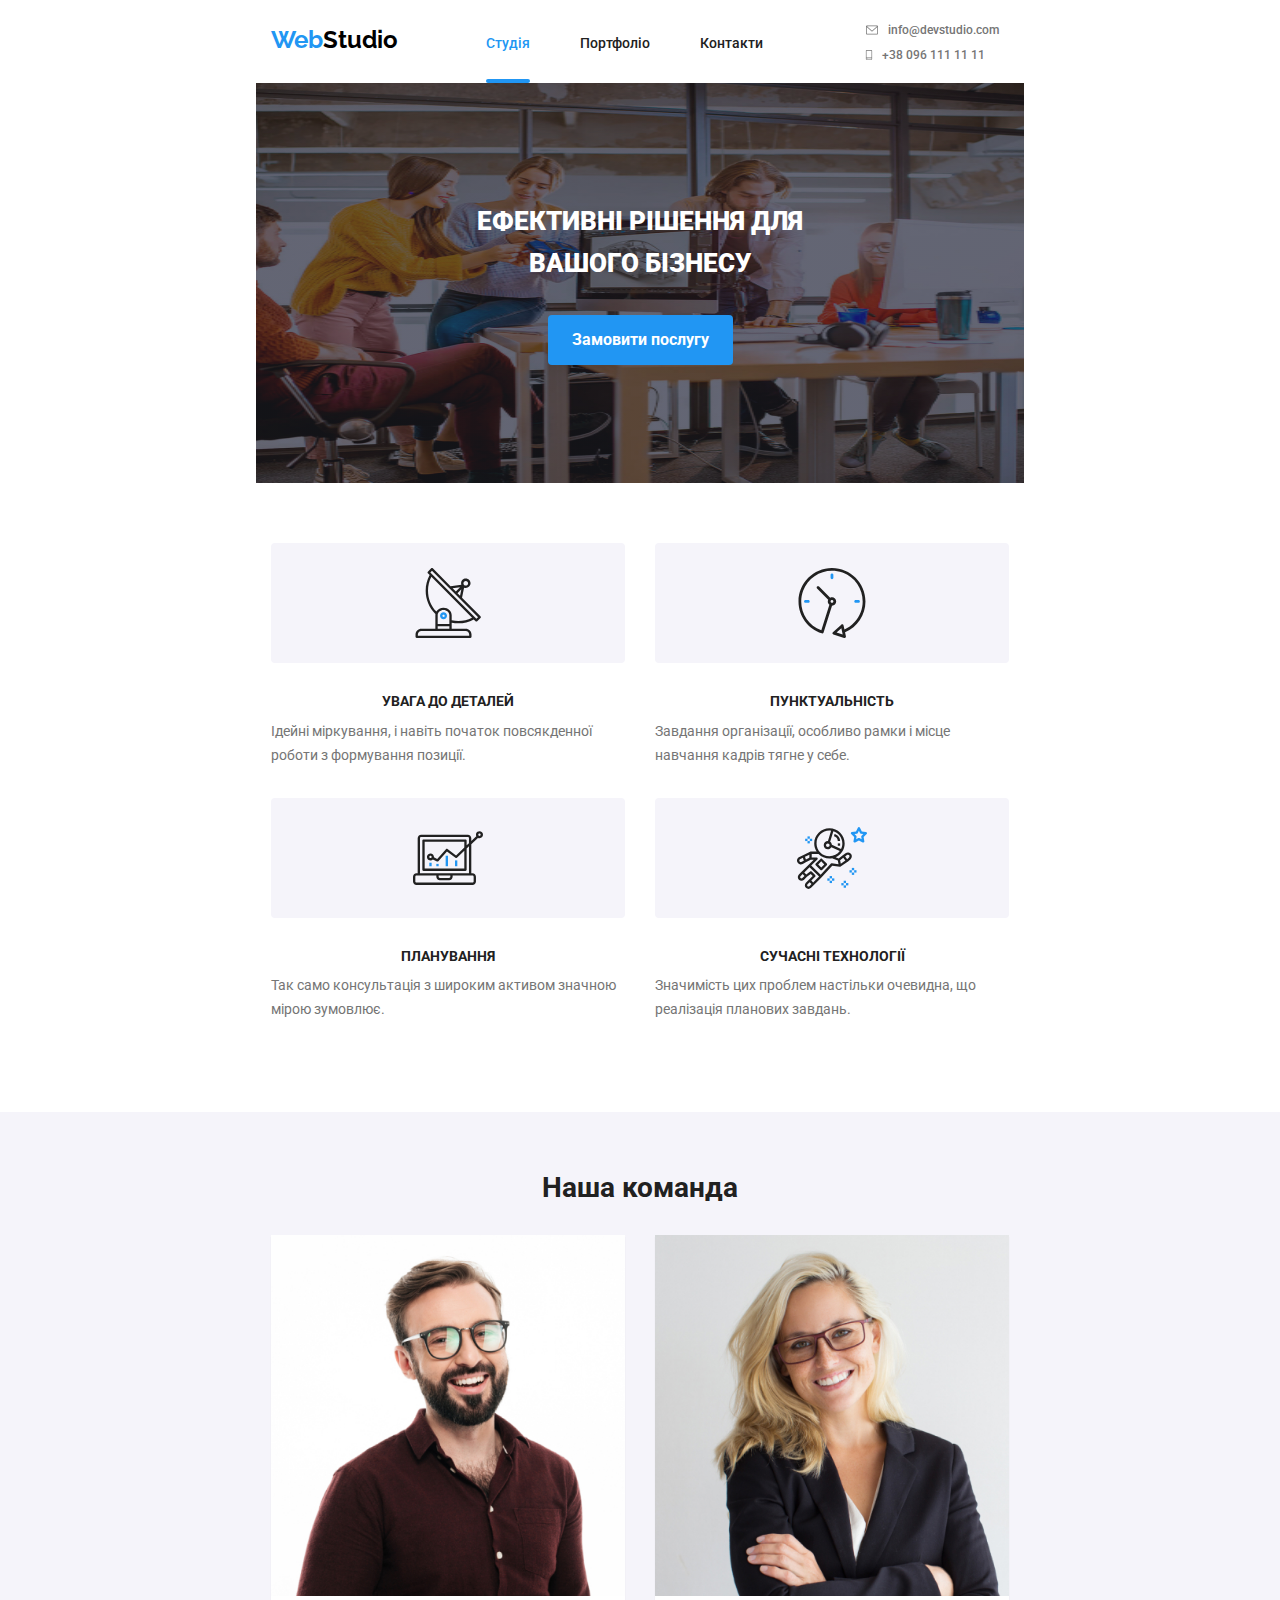
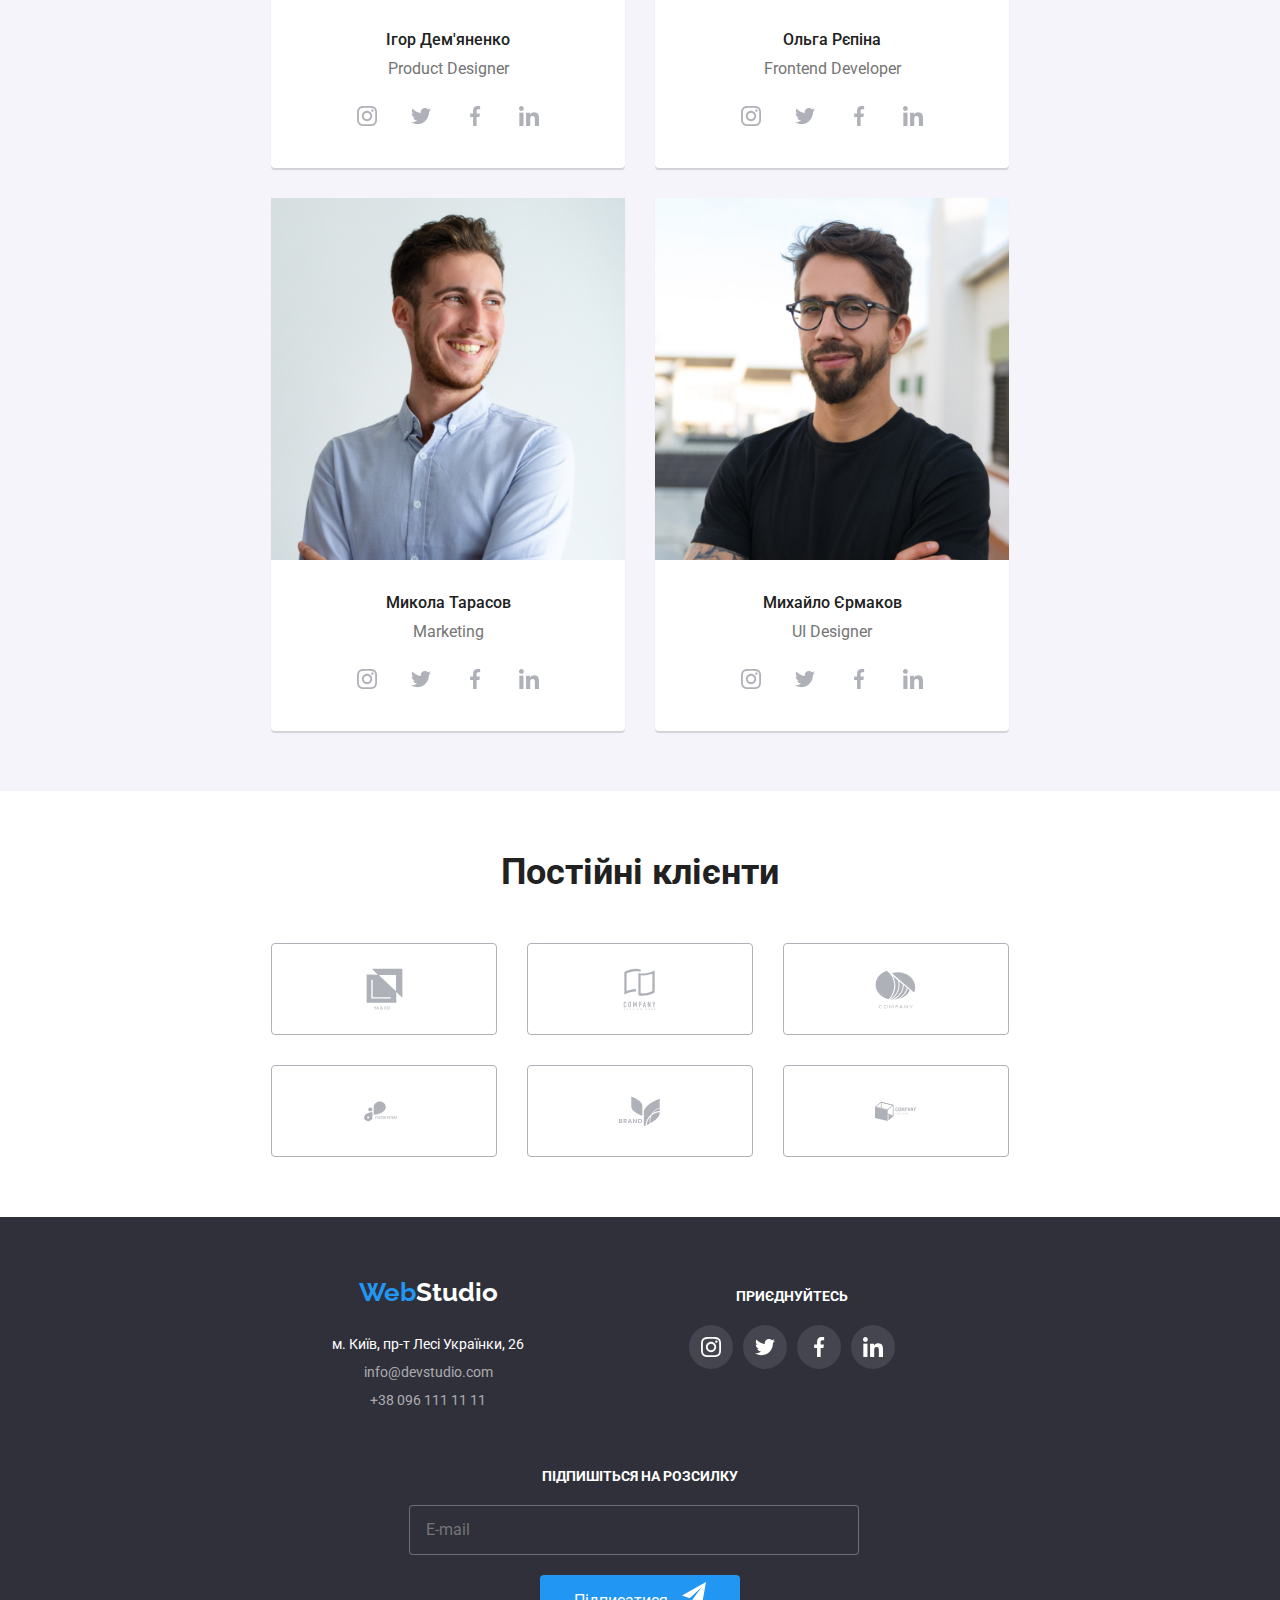
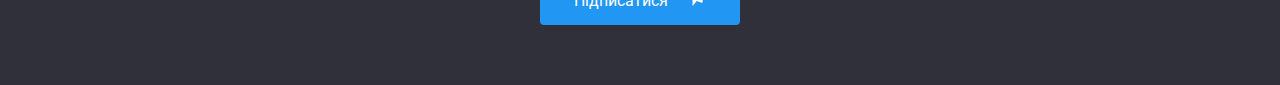
==== index.html @ 212a0424 "draft5" ====
<!DOCTYPE html>
<html lang="uk">
<head>
    <meta charset="UTF-8">
    <meta name="viewport" content="width=device-width, initial-scale=1.0">
    <title>Document</title>
    <link rel="preconnect" href="https://fonts.googleapis.com">
    <link rel="preconnect" href="https://fonts.gstatic.com" crossorigin>
    <link href="https://fonts.googleapis.com/css2?family=Raleway:wght@700&family=Roboto:wght@400;500;700;900&display=swap" rel="stylesheet">
    <link rel="stylesheet" href="https://cdnjs.cloudflare.com/ajax/libs/modern-normalize/2.0.0/modern-normalize.min.css">
    <link rel="stylesheet" href="./css/main.min.css">
</head>
<body>
    <header>
        <div class="container aside">
            <a href="" class="logo"><span class="logo__web">Web</span>Studio</a>
            
            <div class="menu-container is-open" data-menu>
                <nav>
                    <ul class="nav list">
                        <li class="nav__item">
                            <a href="" class="nav__link nav__link--current">Студія</a>
                        </li>
                        <li class="nav__item">
                            <a href="./portfolio.html" class="nav__link">Портфоліо</a>
                        </li>
                        <li class="nav__item">
                            <a href="" class="nav__link">Контакти</a>
                        </li>
                    </ul>
                    </nav>
                    <ul class="contact list">
                        <li class="contact__item">
                            <a href="mailto:info@devstudio.com" class="contact__link">
                                <svg class="contact__link-icon" width="16px" height="12px" >
                                    <use href="./images/symbol-defs.svg#icon-envelope"></use>
                                </svg>
                                info@devstudio.com
                            </a>
                        </li>
                        <li class="contact__item">
                            <a href="tel:+380961111111" class="contact__tel">
                                <svg class="contact__tel-icon" width="10px" height="16px">
                                    <use href="./images/symbol-defs.svg#icon-smartphone"></use>
                                </svg>
                                +38 096 111 11 11
                            </a>
                        </li>
                    </ul>

                    <ul class="nav-social list">
                        <li class="nav-social__item">
                            <a class="nav-social__link" href="">Instagram</a>
                        </li>
                        <li class="nav-social__item">
                            <a class="nav-social__link" href="">Twitter</a>
                        </li>
                        <li class="nav-social__item">
                            <a class="nav-social__link" href="">Facebook</a>
                        </li>
                        <li class="nav-social__item">
                            <a class="nav-social__link" href="">LinkedIn</a>
                        </li>
                    </ul>
            </div>

            <button type="button" class="menu-button is-open" data-menu-button>
                <svg  
                    width="40px" 
                    height="40px"
                    aria-label="Переключатель меню"
                    aria-expanded="false">
                    <use class="icon-menu" href="./images/mobile.svg#icon-menu_mob"></use>
                    <use class="icon-cross" href="./images/mobile.svg#icon-close_mob"></use>
                </svg>
            </button>
            
        </div>
        
    </header>
        
    <main>
        <section class="main ">
            <div class="container">
                <h1 class="main__banner">ЕФЕКТИВНІ РІШЕННЯ ДЛЯ ВАШОГО БІЗНЕСУ</h1>
                <button data-modal-open type="button" class="main__btn">Замовити послугу</button>
            </div>
            
        </section>

        <section class="section">
            <div class="container">
                <h2 class="visually-hidden">Особливості</h2>
                <ul class="feature list icon-list">
                    <li class="feature__item feature__item--size">
                        <div class="feature__icon-bg">
                            <svg  width="70px" height="70px">
                                <use href="./images/symbol-defs.svg#icon-internet"></use>
                            </svg>
                        </div>
                        <h3 class="feature__subtitle">УВАГА ДО ДЕТАЛЕЙ</h3>
                        <p>Ідейні міркування, і навіть початок повсякденної роботи з формування позиції.</p>
                    </li>
                    <li class="feature__item feature__item--size">
                        <div class="feature__icon-bg">
                            <svg width="70px" height="70px">
                                <use href="./images/symbol-defs.svg#icon-clock"></use>
                            </svg>
                        </div>
                        <h3 class="feature__subtitle">ПУНКТУАЛЬНІСТЬ</h3>
                        <p>Завдання організації, особливо рамки і місце навчання кадрів тягне у себе.</p>
                    </li>
                    <li class="feature__item feature__item--size">
                        <div class="feature__icon-bg">
                            <svg width="70px" height="70px">
                                <use href="./images/symbol-defs.svg#icon-diagram"></use>
                            </svg>
                        </div>
                        <h3 class="feature__subtitle">ПЛАНУВАННЯ</h3>
                        <p>Так само консультація з широким активом значною мірою зумовлює.</p>
                    </li>
                    <li class="feature__item feature__item--size">
                        <div class="feature__icon-bg">
                            <svg width="70px" height="70px">
                                <use href="./images/symbol-defs.svg#icon-astronaut"></use>
                            </svg>
                        </div>
                        <h3 class="feature__subtitle">СУЧАСНІ ТЕХНОЛОГІЇ</h3>
                        <p>Значимість цих проблем настільки очевидна, що реалізація планових завдань.</p>
                    </li>
                </ul>
            </div>
            
        </section>

        <section class="section works">
            <div class="container">
                <h2 class="works__title">Чим ми займаємося</h2>
                <ul class="works-card list">
                    <li class="works-card__item">
                        <img src="./images/imgbox1.jpg" alt="Програмування" width="370" height="294">
                        <p class="works-card__description">ДЕСКТОПНІ ДОДАТКИ</p>
                    </li>
                    <li class="works-card__item">
                        <img src="./images/imgbox2.jpg" alt="Розпробка мобільних додатків" width="370" height="294">
                        <p class="works-card__description">МОБІЛЬНІ ДОДАТКИ</p>
                    </li>
                    <li class="works-card__item">
                        <img src="./images/imgbox3.jpg" alt="Дизайн" width="370" height="294">
                        <p class="works-card__description">ДИЗАЙНЕРСЬКІ РІШЕННЯ</p>
                    </li>
                </ul>
            </div>
            
        </section>

        <section class="team section">
            <div class="container">
                <h2 class="team__title">Наша команда</h2>
                <ul class="team-card list">
                    <li class="team-card__item">
                        <img 
                        srcset="./images/product-designer.jpg 1x, ./images/product-designer@2x.jpg 2x"
                        src="./images/product-designer.jpg" alt="Product Designer" >
                        <div class="person-descriptions">
                            <h3 class="person-descriptions__subtitle">Ігор Дем'яненко</h3>
                            <p>Product Designer</p>
                            <ul class="social list">
                                <li class="social__item">
                                    <a href="" class="social__link">
                                    <svg class="social__el" width="20px" height="20px">
                                        <use href="./images/symbol-defs.svg#icon-instagram"></use>
                                    </svg>
                                    </a>
                                </li>
                                <li class="social__item">
                                    <a href="" class="social__link">
                                    <svg class="social__el" width="20px" height="20px">
                                        <use href="./images/symbol-defs.svg#icon-twitter"></use>
                                    </svg>
                                    </a>
                                </li>
                                <li class="social__item">
                                    <a href="" class="social__link">
                                    <svg class="social__el" width="20px" height="20px">
                                        <use href="./images/symbol-defs.svg#icon-facebook"></use>
                                    </svg>
                                    </a>
                                </li>
                                <li class="social__item">
                                    <a href="" class="social__link">
                                    <svg class="social__el" width="20px" height="20px">
                                        <use href="./images/symbol-defs.svg#icon-linkedin"></use>
                                    </svg>
                                    </a>
                                </li>
                            </ul>      
                        </div>
                    </li>
                    <li class="team-card__item">
                        <img 
                            srcset="./images/frontend-developer.jpg 1x, ./images/frontend-developer@2x.jpg 2x" 
                            src="./images/frontend-developer.jpg" alt="Frontend Developer" >
                        <div class="person-descriptions">
                            <h3 class="person-descriptions__subtitle">Ольга Рєпіна</h3>
                            <p>Frontend Developer</p>
                            <ul class="social">
                                <li class="social__item">
                                    <a href="" class="social__link">
                                    <svg class="social__el" width="20px" height="20px">
                                        <use href="./images/symbol-defs.svg#icon-instagram"></use>
                                    </svg>
                                    </a>
                                </li>
                                <li class="social__item">
                                    <a href="" class="social__link">
                                    <svg class="social__el" width="20px" height="20px">
                                        <use href="./images/symbol-defs.svg#icon-twitter"></use>
                                    </svg>
                                    </a>
                                </li>
                                <li class="social__item">
                                    <a href="" class="social__link">
                                    <svg class="social__el" width="20px" height="20px">
                                        <use href="./images/symbol-defs.svg#icon-facebook"></use>
                                    </svg>
                                    </a>
                                </li>
                                <li class="social__item">
                                    <a href="" class="social__link">
                                    <svg class="social__el" width="20px" height="20px">
                                        <use href="./images/symbol-defs.svg#icon-linkedin"></use>
                                    </svg>
                                    </a>
                                </li>
                            </ul>
                        </div>
                    </li>
                    <li class="team-card__item">
                        <img 
                            srcset="./images/marketing.jpg 1x, ./images/marketing@2x.jpg 2x"
                            src="./images/marketing.jpg" alt="Marketing" ">
                        <div class="person-descriptions">
                            <h3 class="person-descriptions__subtitle">Микола Тарасов</h3>
                            <p>Marketing</p>
                            <ul class="social">
                                <li class="social__item">
                                    <a href="" class="social__link">
                                    <svg class="social__el" width="20px" height="20px">
                                        <use href="./images/symbol-defs.svg#icon-instagram"></use>
                                    </svg>
                                    </a>
                                </li>
                                <li class="social__item">
                                    <a href="" class="social__link">
                                    <svg class="social__el" width="20px" height="20px">
                                        <use href="./images/symbol-defs.svg#icon-twitter"></use>
                                    </svg>
                                    </a>
                                </li>
                                <li class="social__item">
                                    <a href="" class="social__link">
                                    <svg class="social__el" width="20px" height="20px">
                                        <use href="./images/symbol-defs.svg#icon-facebook"></use>
                                    </svg>
                                    </a>
                                </li>
                                <li class="social__item">
                                    <a href="" class="social__link">
                                    <svg class="social__el" width="20px" height="20px">
                                        <use href="./images/symbol-defs.svg#icon-linkedin"></use>
                                    </svg>
                                    </a>
                                </li>
                            </ul>
                        </div>
                    </li>
                    <li class="team-card__item">
                        <img 
                            srcset="./images/ui-designer.jpg 1x, ./images/ui-designer@2x.jpg 2x"
                            src="./images/ui-designer.jpg" alt="UI Designer" >
                        <div class="person-descriptions">
                            <h3 class="person-descriptions__subtitle">Михайло Єрмаков</h3>
                            <p>UI Designer</p>
                            <ul class="social">
                                <li class="social__item">
                                    <a href="" class="social__link">
                                    <svg class="social__el" width="20px" height="20px">
                                        <use href="./images/symbol-defs.svg#icon-instagram"></use>
                                    </svg>
                                    </a>
                                </li>
                                <li class="social__item">
                                    <a href="" class="social__link">
                                    <svg class="social__el" width="20px" height="20px">
                                        <use href="./images/symbol-defs.svg#icon-twitter"></use>
                                    </svg>
                                    </a>
                                </li>
                                <li class="social__item">
                                    <a href="" class="social__link">
                                    <svg class="social__el" width="20px" height="20px">
                                        <use href="./images/symbol-defs.svg#icon-facebook"></use>
                                    </svg>
                                    </a>
                                </li>
                                <li class="social__item">
                                    <a href="" class="social__link">
                                    <svg class="social__el" width="20px" height="20px">
                                        <use href="./images/symbol-defs.svg#icon-linkedin"></use>
                                    </svg>
                                    </a>
                                </li>
                            </ul>
                        </div>
                    </li>
                </ul>
            </div>
            
        </section>

        <section class="section wrap">
            <div class="container">
                <h2 class="section__title">Постійні клієнти</h2>
                <ul class="client list">
                    <li class="client__item">
                        <a href="" class="client__link">
                            <svg class="client__el" width="41px" height="46.7px">
                                <use href="./images/symbol-defs.svg#icon-yaco"></use>
                            </svg> 
                        </a>
                    </li>
                    <li class="client__item">
                        <a href="" class="client__link">
                            <svg class="client__el" width="41px" height="46.7px">
                                <use href="./images/symbol-defs.svg#icon-tagline"></use>
                            </svg> 
                        </a>
                    </li>
                    <li class="client__item">
                        <a href="" class="client__link">
                            <svg class="client__el" width="41px" height="46.7px">
                                <use href="./images/symbol-defs.svg#icon-company"></use>
                            </svg> 
                        </a>
                    </li>
                    <li class="client__item">
                        <a href="" class="client__link">
                            <svg class="client__el" width="41px" height="46.7px">
                                <use href="./images/symbol-defs.svg#icon-fosterpeters"></use>
                            </svg> 
                        </a>
                    </li>
                    <li class="client__item">
                        <a href="" class="client__link">
                            <svg class="client__el" width="41px" height="46.7px">
                                <use href="./images/symbol-defs.svg#icon-brand"></use>
                            </svg> 
                        </a>
                    </li>
                    <li class="client__item">
                        <a href="" class="client__link">
                            <svg class="client__el" width="41px" height="46.7px">
                                <use href="./images/symbol-defs.svg#icon-tagline2"></use>
                            </svg> 
                        </a>
                    </li>
                </ul>
            </div>
        </section>
    </main>

    <footer>
        <div class="footer container">
            <div class="wrap">
                <div class="info">
                    <a href="" class="info__logo"><span class="info__web">Web</span>Studio</a>
                    <address class="info__address">
                        м. Київ, пр-т Лесі Українки, 26
                        <ul class="footer-list list">
                            <li class="footer-list__item"><a href="mailto:info@devstudio.com" class="footer-list__link">info@devstudio.com</a></li>
                            <li class="footer-list__item"><a href="tel:+380961111111" class="footer-list__tel">+38 096 111 11 11</a></li>
                        </ul>
                    </address>
                </div>
               
                <div class="communication">
                    <h2 class="communication__title">ПРИЄДНУЙТЕСЬ</h2>
                    <ul class="communication-list list">
                        <li class="communication-list__item">
                            <a href="" class="communication-list__link">
                                <svg class="communication-list__el" width="20px" height="20px">
                                    <use href="./images/symbol-defs.svg#icon-instagram"></use>
                                </svg>
                            </a>
                        </li>
                        <li class="communication-list__item">
                            <a href="" class="communication-list__link">
                                <svg class="social-el" width="20px" height="20px">
                                    <use href="./images/symbol-defs.svg#icon-twitter"></use>
                                </svg>
                            </a>
                        </li>
                        <li class="communication-list__item">
                            <a href="" class="communication-list__link">
                            <svg class="communication-list__el" width="20px" height="20px">
                                <use href="./images/symbol-defs.svg#icon-facebook"></use>
                            </svg>
                            </a>
                        </li>
                        <li class="communication-list__item">
                            <a href="" class="communication-list__link">
                                <svg class="communication-list__el" width="20px" height="20px">
                                    <use href="./images/symbol-defs.svg#icon-linkedin"></use>
                                </svg>
                            </a>
                        </li>
                           
                    </ul>
                </div>
            </div>
            
            <div class="sub">
                <h2 class="sub__title">ПІДПИШІТЬСЯ НА РОЗСИЛКУ</h2>
                <form class="form">               
                    <input class="form__text" type="email" name="mail" placeholder="E-mail">
                           
                    <button class="form__btn" type="submit">
                        Підписатися
                        <svg class="form__el" width="24px" height="24px">
                            <use href="./images/icons form.svg#icon-send"></use>
                        </svg>
                    </button>
                </form>
            </div>
        </div>
        

    </footer>
    
    <div class="backdrop is-hidden" data-modal>
        <div class="modal">
            <button class="close-btn" data-modal-close>
                <svg class="close-btn__icon" width="18px" height="18px">
                    <use href="./images/icon.svg#icon-close-black"></use>
                </svg>               
            </button>
            <h2 class="modal__title">Залиште свої дані, ми вам передзвонимо</h2>
            <form class="form-bg">
                <div class="form-el">
                    <label for="name">Ім'я</label>
                    <input class="form-el__content" type="text" name="use-name" id="name">    
                        <svg class="form-el__icon" width="18px" height="18px">
                            <use href="./images/icon.svg#icon-person-black"></use>
                        </svg>
                </div>
                <div class="form-el">
                    <label for="phone">Телефон</label>
                    <input class="form-el__content" type="text" name="user-tel" id="phone">
                        <svg class="form-el__icon" width="18px" height="18px">
                            <use href="./images/icon.svg#icon-phone-black"></use>
                        </svg>
                </div>
                <div class="form-el">
                    <label for="mail">Пошта</label>
                    <input class="form-el__content" type="email" name="user-mail" id="mail">
                        <svg class="form-el__icon" width="18px" height="18px">
                            <use href="./images/icon.svg#icon-email-black"></use>
                        </svg>
                </div>
                <div class="form-el form-el--size">
                    <label>Коментар</label>
                    <textarea class="form-el__area" name="comment" cols="30" rows="10" placeholder="Введіть текст"></textarea>                    
                </div>
                <div class="form-box">
                    <label class="label">
                        <input class="label__checkbox" type="checkbox" name="user-mail">
                        <span class="label__check-icon"></span>
                        Погоджуюся з розсилкою та приймаю <span><a href="" class="label__check-link">Умови договору</a></span>
                    </label>
                </div>
                <button class="send-btn" type="submit">Відправити</button>

            </form>

        </div>
    </div>

    <script src="./js/modal.js"></script>
    <script src="./js/mobile-menu.js"></script>
</body>
</html>
---- css/main.min.css ----
.communication-list__link,.client__link,.social__link,.form-el__icon,.form-el__content,.close-btn,.modal,.backdrop{transition-duration:250ms;transition-timing-function:cubic-bezier(0.4, 0, 0.2, 1)}body{background-color:#fff;color:#757575;font-family:"Roboto",sans-serif}.container{width:450px;margin-left:auto;margin-right:auto}@media screen and (min-width: 768px){.container{width:738px;margin-left:auto;margin-right:auto}}.list{padding:0;margin:0;list-style:none}.visually-hidden{position:absolute;width:1px;height:1px;margin:-1px;border:0;padding:0;white-space:nowrap;-webkit-clip-path:inset(100%);clip-path:inset(100%);clip:rect(0 0 0 0);overflow:hidden}.section{padding-top:60px;padding-bottom:60px}img{max-width:100%;max-height:100%}header{position:relative}header .container{display:flex}.logo{margin-top:16px;margin-bottom:16px;color:#000;font-family:"Raleway",sans-serif;font-size:24px;line-height:1.17;font-weight:700;text-decoration:none}@media screen and (min-width: 768px){.logo{margin:26px 88px 26px 0}}.logo__web{color:#2196f3}@media screen and (max-width: 767px){.menu-container{display:none;position:absolute;top:0;left:0;width:480px}.menu-container.is-open{display:flex;flex-direction:column;padding-top:48px;padding-bottom:48px;padding-left:40px;background-color:#fff}.menu-button{display:inline-flex;margin-top:10px;margin-bottom:10px;margin-left:auto;padding:0;border:none;background-color:rgba(0,0,0,0)}.menu-button .icon-cross{display:none}.menu-button.is-open .icon-cross{display:block}.menu-button.is-open .icon-menu{display:none}.nav__link{font-size:40px;line-height:1.17;color:#212121;text-decoration:none}.nav__item:not(:last-child){margin-bottom:32px}.nav__link:focus,.nav__link:hover{color:#2196f3}.nav{margin-bottom:306px}.contact{display:flex;flex-direction:column-reverse;margin-bottom:64px}.contact__item:last-child{margin-bottom:32px}.contact__tel{margin-bottom:32px;color:#2196f3;font-size:34px;line-height:1.17;font-weight:500;text-decoration:none;transition-property:color}.contact__link{color:#757575;font-size:24px;line-height:1.17;font-weight:500;text-decoration:none;transition-property:color}.contact__link:focus,.contact__link:hover,.contact__tel:focus,.contact__tel:hover{color:#2196f3}.contact__tel-icon,.contact__link-icon{display:none}.nav__link--current{color:#2196f3}.nav-social{display:flex}.nav-social__item{border-right:1px solid rgba(33,33,33,.2);margin-right:10px}.nav-social__item:last-child{border-right:none}.nav-social__item:not(:last-child)::after{content:"";margin-right:10px}.nav-social__link{text-decoration:none;font-size:18px;line-height:1.22;font-weight:500;color:#2196f3}}@media screen and (min-width: 768px){header .container{align-items:baseline}.menu-button{display:none}.nav-social{display:none}.menu-container{display:flex;align-items:center}.nav{display:flex;margin-right:101px;font-size:14px;line-height:1.17;font-weight:500}.nav__item:not(:last-child){margin-right:50px}.nav__item{position:relative}.nav__link{display:block;padding-top:32px;padding-bottom:32px;color:#212121;text-decoration:none}.nav__link:focus,.nav__link:hover{color:#2196f3}.contact{display:flex;flex-direction:column;margin-right:0}.contact__item:not(:last-child){margin-bottom:10px}.contact__link,.contact__tel{display:flex;align-items:center;color:#757575;font-size:12px;line-height:1.17;font-weight:500;text-decoration:none}.contact__link:focus,.contact__link:hover,.contact__tel:focus,.contact__tel:hover{color:#2196f3}.contact__tel-icon{margin-right:8px;fill:currentColor}.contact__link-icon{margin-right:8px;fill:currentColor}.nav__link--current{color:#2196f3}.nav__link--current::after{content:"";position:absolute;bottom:0;display:block;width:100%;height:4px;border-radius:2px;background-color:#2196f3}}@media screen and (min-width: 480px){.main{max-width:480px;height:400px;margin-left:auto;margin-right:auto;padding-top:118px;padding-bottom:118px;background-color:#c4c4c4;background-image:linear-gradient(to right, rgba(47, 48, 58, 0.4), rgba(47, 48, 58, 0.4)),url(../images/Header.jpg);background-size:480px 400px}}@media screen and (min-width: 480px)and (min-device-pixel-ratio: 2),screen and (min-width: 480px)and (-webkit-min-device-pixel-ratio: 2),screen and (min-width: 480px)and (min-resolution: 192dpi),screen and (min-width: 480px)and (min-resolution: 2dppx){.main .box{background-image:url("Header@2x.jpg")}}@media screen and (min-width: 768px){.main{max-width:768px;height:400px;margin-left:auto;margin-right:auto;padding-top:118px;padding-bottom:118px;background-color:#c4c4c4;background-image:linear-gradient(to right, rgba(47, 48, 58, 0.4), rgba(47, 48, 58, 0.4)),url(../images/Header.jpg);background-size:768px 400px}}@media screen and (min-width: 768px)and (min-device-pixel-ratio: 2),screen and (min-width: 768px)and (-webkit-min-device-pixel-ratio: 2),screen and (min-width: 768px)and (min-resolution: 192dpi),screen and (min-width: 768px)and (min-resolution: 2dppx){.main .box{background-image:url("Header@2x.jpg")}}.main__banner{width:360px;margin-top:0;margin-bottom:0;margin-left:auto;margin-right:auto;text-align:center;color:#fff;font-size:26px;line-height:1.61;font-weight:900}.main__btn{display:block;margin-top:30px;margin-left:auto;margin-right:auto;padding:10px 24px;border-radius:4px;border:none;background-color:#2196f3;color:#fff;font-size:16px;line-height:1.87;font-weight:700;cursor:pointer}.backdrop{position:fixed;top:0;left:0;transition-property:opacity,visibility;width:100%;height:100%;background-color:rgba(0,0,0,.2)}.is-hidden{opacity:0;pointer-events:none;visibility:hidden}.modal{position:absolute;top:50%;left:50%;width:528px;height:581px;border-radius:4px;padding:40px;background-color:#fff;box-shadow:0px 2px 1px 0px rgba(0,0,0,.2);transition-property:transform;transform:translate(-50%, -50%) scale(1)}.backdrop.is-hidden .modal{transform:scale(0.2)}.close-btn{position:absolute;top:8px;right:8px;display:flex;padding:6px;border:1px solid rgba(0,0,0,.1);border-radius:50%;background-color:#fff;transition-property:fill;cursor:pointer}.close-btn:hover,.close-btn:focus{fill:#2196f3}.modal__title{display:flex;justify-content:center;margin-top:0;margin-bottom:12px;font-size:20px;line-height:1.17;color:#212121}.form-el{position:relative}.form-el label{display:block;margin-bottom:4px;font-size:12px;line-height:1.17}.form-el:not(:first-child){margin-top:10px}.form-el__content{width:448px;height:40px;border:1px solid rgba(33,33,33,.2);border-radius:4px;margin:0;padding-top:12px;padding-bottom:12px;padding-left:42px;outline:none;cursor:pointer;transition-property:border-color}.form-el__content:focus{border-color:#2196f3}.form-el__content:focus+.form-el_icon{border-color:#2196f3}.form-el__icon{position:absolute;top:50%;left:12px;transition-property:fill}.form-el--size{height:138px}.form-el__area{width:448px;height:120px;resize:none;border:1px solid rgba(33,33,33,.2);border-radius:4px;outline:none;margin:0;padding:12px 16px}.form-el__area::-moz-placeholder{font-size:12px;line-height:1.17}.form-el__area::placeholder{font-size:12px;line-height:1.17}.form-el__area:focus{border-color:#2196f3}.form-box{margin:20px 12px 0 13px}.label{display:flex;align-items:center;font-size:14px;font-weight:400;line-height:1.71}.label__checkbox{-webkit-appearance:none;-moz-appearance:none;appearance:none;position:absolute}.label__checkbox:focus+.label__check-icon{border:2px solid #2196f3}.label__check-icon{display:inline-block;width:16px;height:15px;margin-right:4px;border:2px solid #212121;border-radius:2px}.label__check-icon:focus{border:2px solid #2196f3}.label__checkbox:checked+.label__check-icon{border-color:rgba(0,0,0,0);background-color:#2196f3;background-image:url("../images/SVG/icon check.svg");background-size:contain;background-origin:border-box}.label__check-link{margin-left:4px;color:#2196f3}.send-btn{display:block;width:200px;height:50px;border-color:rgba(0,0,0,0);border-radius:4px;margin-top:30px;margin-left:auto;margin-right:auto;padding:0;background-color:#2196f3;color:#fff;cursor:pointer;font-size:16px;font-weight:700;line-height:1.86;box-shadow:0px 4px 4px 0px rgba(0,0,0,.15)}@media screen and (min-width: 480px){.feature__item--size{width:450px}}@media screen and (min-width: 768px){.feature__item--size{width:354px}}.feature__item:not(:last-child){margin-bottom:30px}@media screen and (min-width: 768px){.feature{display:flex;flex-wrap:wrap}}@media screen and (min-width: 768px){.feature__item:nth-child(2n+1){margin-right:30px}}.feature__icon-bg{display:flex;height:120px;margin-bottom:30px;justify-content:center;align-items:center;border-radius:4px;background-color:#f5f4fa}.feature__subtitle{margin-top:30px;margin-bottom:0;color:#212121;font-size:14px;line-height:1.17;text-align:center}.feature p{margin-top:10px;margin-bottom:0;font-size:14px;line-height:1.71}.works{display:none}.team{background-color:#f5f4fa}.team__title{margin-top:0;margin-bottom:30px;text-align:center;color:#212121;font-size:28px;line-height:1.17}@media screen and (min-width: 768px){.team-card{display:flex;flex-wrap:wrap}}.team-card__item{border-radius:0 0 4px 4px;background-color:#fff;box-shadow:0px 2px 1px 0px rgba(0,0,0,.14)}@media screen and (min-width: 480px){.team-card__item{width:450px}}@media screen and (min-width: 768px){.team-card__item{width:354px}}.team-card__item:not(:last-child){margin-bottom:30px}.team-card__item:nth-child(2n+1){margin-right:30px}.team-card__item:nth-last-child(2){margin-bottom:0}.person-descriptions{padding-top:30px;padding-bottom:30px}.person-descriptions__subtitle{margin-top:0;margin-bottom:10px;text-align:center;color:#212121;font-size:16px;line-height:1.17;font-weight:500}.team-card p{margin:0 0 16px 0;text-align:center}.social{display:flex;padding:0;justify-content:center;list-style:none}.social__link{display:flex;width:44px;height:44px;justify-content:center;align-items:center;border-radius:50%;fill:#afb1b8;transition-property:border-radius,background-color,fill}.social__link:hover,.social__link:focus{border-radius:50%;background-color:#2196f3;fill:#fff}.social__item:not(:last-child){margin-right:10px}.client{display:flex;flex-wrap:wrap}.section__title{margin-top:0;margin-bottom:50px;margin-left:auto;margin-right:auto;text-align:center;color:#212121;font-size:36px;line-height:1.17}@media screen and (min-width: 480px)and (max-width: 767px){.client__item{width:calc((100% - 30px)/2);margin-right:30px;margin-bottom:30px}.client__item:nth-child(2n){margin-right:0}.client__item:nth-last-child(-n+2){margin-bottom:0}}@media screen and (min-width: 768px){.client__item{width:calc((100% - 60px)/3);margin-right:30px;margin-bottom:30px}.client__item:nth-child(3n){margin-right:0}.client__item:nth-last-child(-n+3){margin-bottom:0}}.client__link{display:flex;justify-content:center;align-items:center;border:1px solid #afb1b8;border-radius:4px;fill:#afb1b8;transition-property:fill,border}.client__link:hover,.client__link:focus{fill:#2196f3;border:1px solid #2196f3}@media screen and (min-width: 480px){.client__link{width:210px;height:92px}}@media screen and (min-width: 768px){.client__link{width:226px;height:92px}}footer{padding-top:60px;padding-bottom:60px;text-align:center;background-color:#2f303a}@media screen and (min-width: 768px){.wrap{display:flex;align-items:baseline}}.info{display:flex;flex-direction:column}@media screen and (min-width: 480px)and (max-width: 768px){.info{margin-left:auto;margin-right:auto}}@media screen and (min-width: 768px){.info{margin-left:61px}}.info__logo{margin-bottom:28px;color:#fff;font-family:"Raleway",sans-serif;font-size:26px;line-height:1.17;font-weight:700;text-decoration:none}.info__web{color:#2196f3}.info__address{margin-bottom:60px;color:#fff;font-size:14px;font-style:normal}.footer-list{margin-top:12px}.footer-list__item:not(:first-child){margin-top:12px}.footer-list__link,.footer-list__tel{color:rgba(255,255,255,.6);font-weight:400;text-decoration:none}@media screen and (min-width: 480px)and (max-width: 768px){.communication{margin-bottom:60px}}@media screen and (min-width: 768px){.communication{margin-left:165px}}.communication__title{margin-top:0;margin-bottom:20px;color:#fff;font-size:14px;font-weight:700;line-height:1.17}.communication-list{display:flex;justify-content:center}.communication-list__item:not(:last-child){margin-right:10px}.communication-list__link{display:flex;width:44px;height:44px;justify-content:center;align-items:center;border-radius:50%;background-color:rgba(255,255,255,.1);fill:#fff;transition-property:background-color}.communication-list__link:hover,.communication-list__link:focus{background-color:#2196f3}.sub{margin-right:0}.sub__title{margin:0 auto 20px auto;color:#fff;font-size:14px;font-weight:700;line-height:1.17}@media screen and (min-width: 768px){.form{display:flex;flex-direction:column;align-items:center}}.form__text{width:358px;height:50px;margin-bottom:20px;border:1px solid rgba(255,255,255,.3);border-radius:4px;margin-right:12px;padding-top:15px;padding-bottom:15px;padding-left:16px;background-color:#2f303a;color:rgba(255,255,255,.6)}.form__text:focus{border-color:#2196f3}@media screen and (min-width: 768px){.form__text{width:450px;height:50px}}.form__btn{width:200px;height:50px;border-radius:4px;padding-left:28px;padding-right:28px;background-color:#2196f3;border-color:rgba(0,0,0,0);cursor:pointer;font-size:16px;line-height:1.88;color:#fff}.form__el{margin-left:10px;fill:#fff}/*# sourceMappingURL=main.min.css.map */
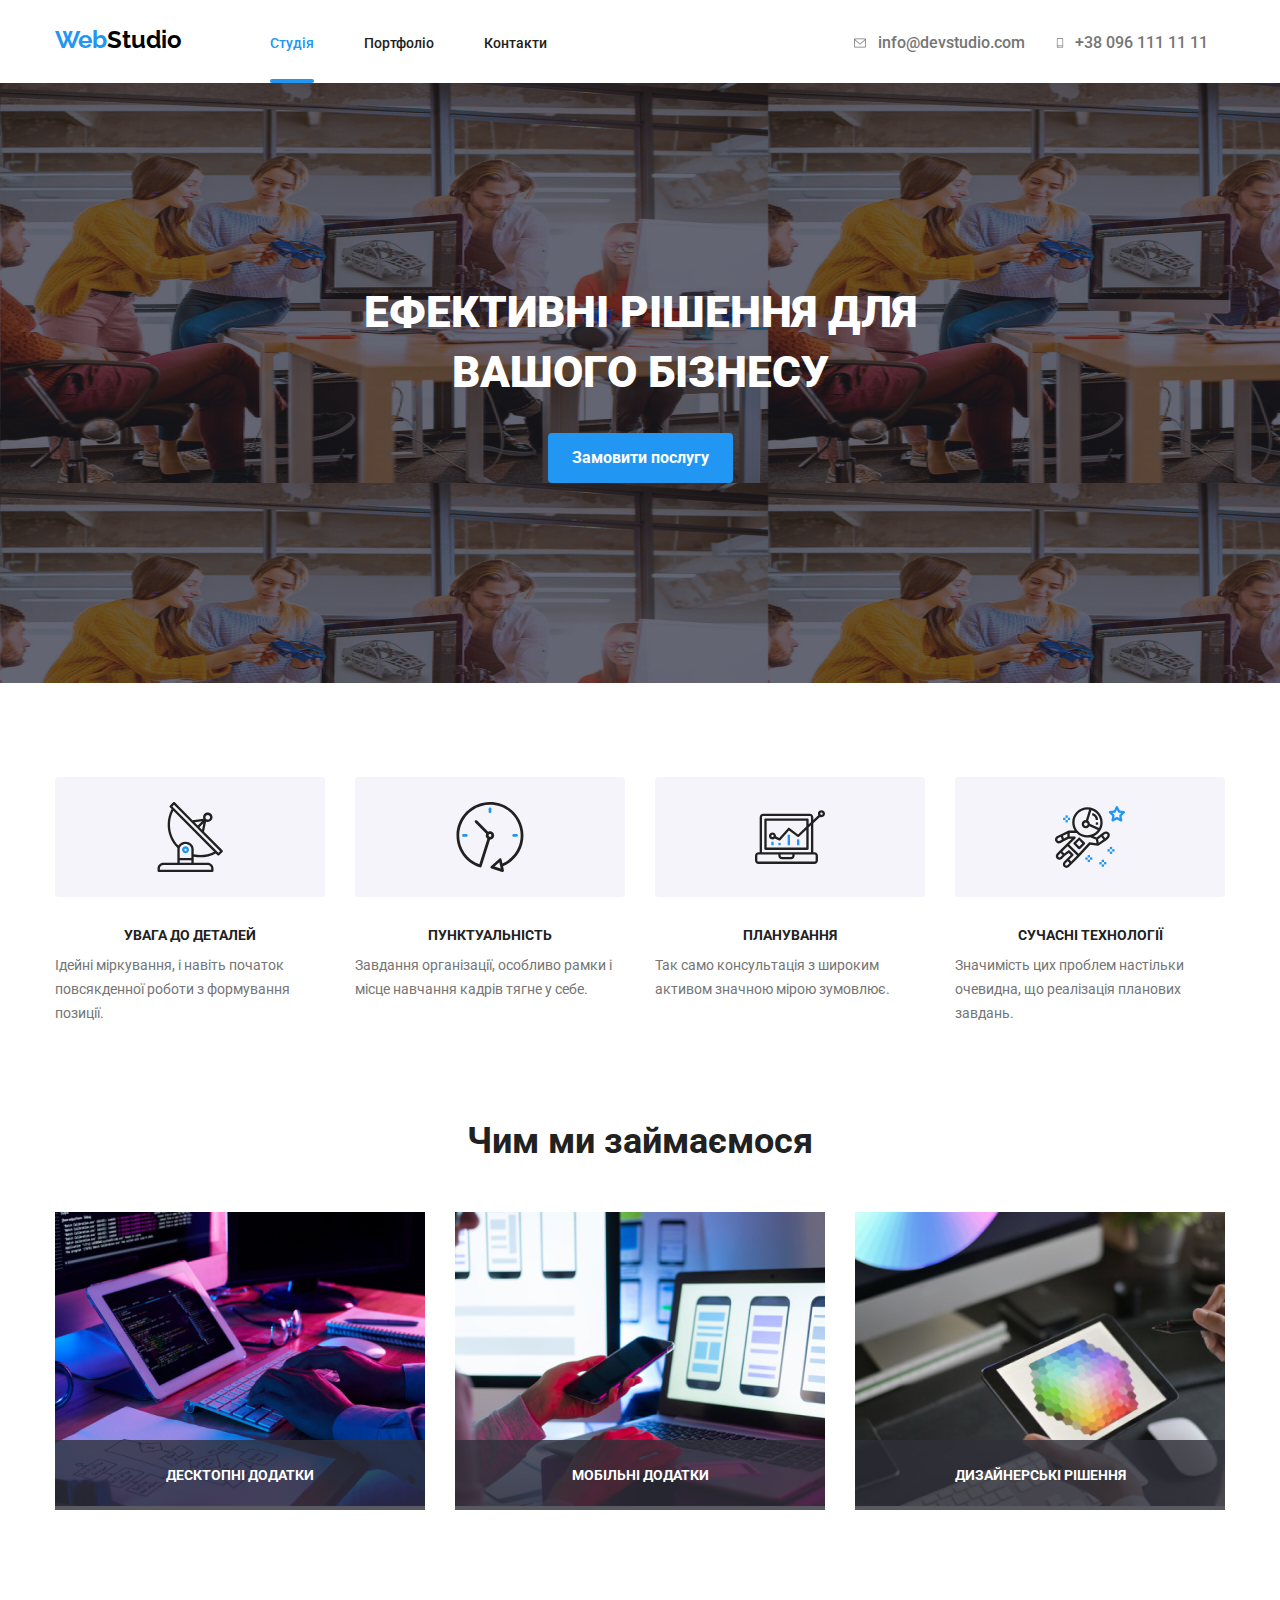
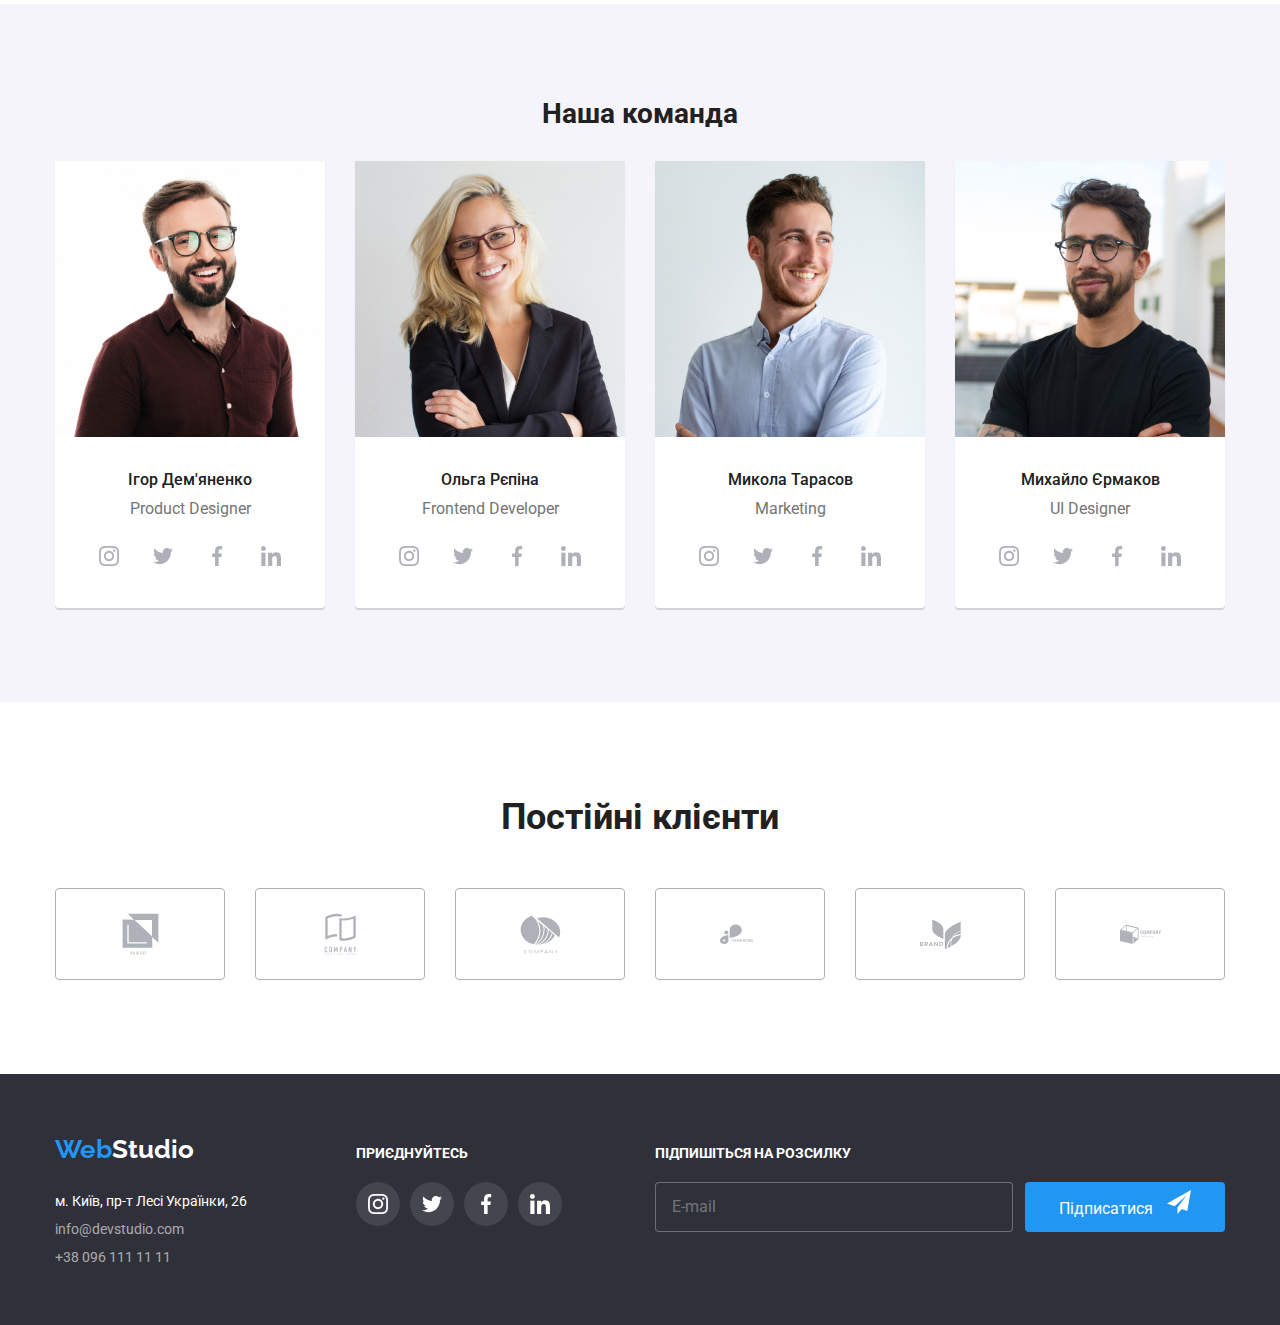
==== commit 04fcdbac: "21/12" ====
--- a/index.html
+++ b/index.html
@@ -62,6 +62,7 @@
                             <a class="nav-social__link" href="">LinkedIn</a>
                         </li>
                     </ul>
+
             </div>
 
             <button type="button" class="menu-button is-open" data-menu-button>
--- a/css/main.min.css
+++ b/css/main.min.css
@@ -1 +1 @@
-.communication-list__link,.client__link,.social__link,.form-el__icon,.form-el__content,.close-btn,.modal,.backdrop{transition-duration:250ms;transition-timing-function:cubic-bezier(0.4, 0, 0.2, 1)}body{background-color:#fff;color:#757575;font-family:"Roboto",sans-serif}.container{width:450px;margin-left:auto;margin-right:auto}@media screen and (min-width: 768px){.container{width:738px;margin-left:auto;margin-right:auto}}.list{padding:0;margin:0;list-style:none}.visually-hidden{position:absolute;width:1px;height:1px;margin:-1px;border:0;padding:0;white-space:nowrap;-webkit-clip-path:inset(100%);clip-path:inset(100%);clip:rect(0 0 0 0);overflow:hidden}.section{padding-top:60px;padding-bottom:60px}img{max-width:100%;max-height:100%}header{position:relative}header .container{display:flex}.logo{margin-top:16px;margin-bottom:16px;color:#000;font-family:"Raleway",sans-serif;font-size:24px;line-height:1.17;font-weight:700;text-decoration:none}@media screen and (min-width: 768px){.logo{margin:26px 88px 26px 0}}.logo__web{color:#2196f3}@media screen and (max-width: 767px){.menu-container{display:none;position:absolute;top:0;left:0;width:480px}.menu-container.is-open{display:flex;flex-direction:column;padding-top:48px;padding-bottom:48px;padding-left:40px;background-color:#fff}.menu-button{display:inline-flex;margin-top:10px;margin-bottom:10px;margin-left:auto;padding:0;border:none;background-color:rgba(0,0,0,0)}.menu-button .icon-cross{display:none}.menu-button.is-open .icon-cross{display:block}.menu-button.is-open .icon-menu{display:none}.nav__link{font-size:40px;line-height:1.17;color:#212121;text-decoration:none}.nav__item:not(:last-child){margin-bottom:32px}.nav__link:focus,.nav__link:hover{color:#2196f3}.nav{margin-bottom:306px}.contact{display:flex;flex-direction:column-reverse;margin-bottom:64px}.contact__item:last-child{margin-bottom:32px}.contact__tel{margin-bottom:32px;color:#2196f3;font-size:34px;line-height:1.17;font-weight:500;text-decoration:none;transition-property:color}.contact__link{color:#757575;font-size:24px;line-height:1.17;font-weight:500;text-decoration:none;transition-property:color}.contact__link:focus,.contact__link:hover,.contact__tel:focus,.contact__tel:hover{color:#2196f3}.contact__tel-icon,.contact__link-icon{display:none}.nav__link--current{color:#2196f3}.nav-social{display:flex}.nav-social__item{border-right:1px solid rgba(33,33,33,.2);margin-right:10px}.nav-social__item:last-child{border-right:none}.nav-social__item:not(:last-child)::after{content:"";margin-right:10px}.nav-social__link{text-decoration:none;font-size:18px;line-height:1.22;font-weight:500;color:#2196f3}}@media screen and (min-width: 768px){header .container{align-items:baseline}.menu-button{display:none}.nav-social{display:none}.menu-container{display:flex;align-items:center}.nav{display:flex;margin-right:101px;font-size:14px;line-height:1.17;font-weight:500}.nav__item:not(:last-child){margin-right:50px}.nav__item{position:relative}.nav__link{display:block;padding-top:32px;padding-bottom:32px;color:#212121;text-decoration:none}.nav__link:focus,.nav__link:hover{color:#2196f3}.contact{display:flex;flex-direction:column;margin-right:0}.contact__item:not(:last-child){margin-bottom:10px}.contact__link,.contact__tel{display:flex;align-items:center;color:#757575;font-size:12px;line-height:1.17;font-weight:500;text-decoration:none}.contact__link:focus,.contact__link:hover,.contact__tel:focus,.contact__tel:hover{color:#2196f3}.contact__tel-icon{margin-right:8px;fill:currentColor}.contact__link-icon{margin-right:8px;fill:currentColor}.nav__link--current{color:#2196f3}.nav__link--current::after{content:"";position:absolute;bottom:0;display:block;width:100%;height:4px;border-radius:2px;background-color:#2196f3}}@media screen and (min-width: 480px){.main{max-width:480px;height:400px;margin-left:auto;margin-right:auto;padding-top:118px;padding-bottom:118px;background-color:#c4c4c4;background-image:linear-gradient(to right, rgba(47, 48, 58, 0.4), rgba(47, 48, 58, 0.4)),url(../images/Header.jpg);background-size:480px 400px}}@media screen and (min-width: 480px)and (min-device-pixel-ratio: 2),screen and (min-width: 480px)and (-webkit-min-device-pixel-ratio: 2),screen and (min-width: 480px)and (min-resolution: 192dpi),screen and (min-width: 480px)and (min-resolution: 2dppx){.main .box{background-image:url("Header@2x.jpg")}}@media screen and (min-width: 768px){.main{max-width:768px;height:400px;margin-left:auto;margin-right:auto;padding-top:118px;padding-bottom:118px;background-color:#c4c4c4;background-image:linear-gradient(to right, rgba(47, 48, 58, 0.4), rgba(47, 48, 58, 0.4)),url(../images/Header.jpg);background-size:768px 400px}}@media screen and (min-width: 768px)and (min-device-pixel-ratio: 2),screen and (min-width: 768px)and (-webkit-min-device-pixel-ratio: 2),screen and (min-width: 768px)and (min-resolution: 192dpi),screen and (min-width: 768px)and (min-resolution: 2dppx){.main .box{background-image:url("Header@2x.jpg")}}.main__banner{width:360px;margin-top:0;margin-bottom:0;margin-left:auto;margin-right:auto;text-align:center;color:#fff;font-size:26px;line-height:1.61;font-weight:900}.main__btn{display:block;margin-top:30px;margin-left:auto;margin-right:auto;padding:10px 24px;border-radius:4px;border:none;background-color:#2196f3;color:#fff;font-size:16px;line-height:1.87;font-weight:700;cursor:pointer}.backdrop{position:fixed;top:0;left:0;transition-property:opacity,visibility;width:100%;height:100%;background-color:rgba(0,0,0,.2)}.is-hidden{opacity:0;pointer-events:none;visibility:hidden}.modal{position:absolute;top:50%;left:50%;width:528px;height:581px;border-radius:4px;padding:40px;background-color:#fff;box-shadow:0px 2px 1px 0px rgba(0,0,0,.2);transition-property:transform;transform:translate(-50%, -50%) scale(1)}.backdrop.is-hidden .modal{transform:scale(0.2)}.close-btn{position:absolute;top:8px;right:8px;display:flex;padding:6px;border:1px solid rgba(0,0,0,.1);border-radius:50%;background-color:#fff;transition-property:fill;cursor:pointer}.close-btn:hover,.close-btn:focus{fill:#2196f3}.modal__title{display:flex;justify-content:center;margin-top:0;margin-bottom:12px;font-size:20px;line-height:1.17;color:#212121}.form-el{position:relative}.form-el label{display:block;margin-bottom:4px;font-size:12px;line-height:1.17}.form-el:not(:first-child){margin-top:10px}.form-el__content{width:448px;height:40px;border:1px solid rgba(33,33,33,.2);border-radius:4px;margin:0;padding-top:12px;padding-bottom:12px;padding-left:42px;outline:none;cursor:pointer;transition-property:border-color}.form-el__content:focus{border-color:#2196f3}.form-el__content:focus+.form-el_icon{border-color:#2196f3}.form-el__icon{position:absolute;top:50%;left:12px;transition-property:fill}.form-el--size{height:138px}.form-el__area{width:448px;height:120px;resize:none;border:1px solid rgba(33,33,33,.2);border-radius:4px;outline:none;margin:0;padding:12px 16px}.form-el__area::-moz-placeholder{font-size:12px;line-height:1.17}.form-el__area::placeholder{font-size:12px;line-height:1.17}.form-el__area:focus{border-color:#2196f3}.form-box{margin:20px 12px 0 13px}.label{display:flex;align-items:center;font-size:14px;font-weight:400;line-height:1.71}.label__checkbox{-webkit-appearance:none;-moz-appearance:none;appearance:none;position:absolute}.label__checkbox:focus+.label__check-icon{border:2px solid #2196f3}.label__check-icon{display:inline-block;width:16px;height:15px;margin-right:4px;border:2px solid #212121;border-radius:2px}.label__check-icon:focus{border:2px solid #2196f3}.label__checkbox:checked+.label__check-icon{border-color:rgba(0,0,0,0);background-color:#2196f3;background-image:url("../images/SVG/icon check.svg");background-size:contain;background-origin:border-box}.label__check-link{margin-left:4px;color:#2196f3}.send-btn{display:block;width:200px;height:50px;border-color:rgba(0,0,0,0);border-radius:4px;margin-top:30px;margin-left:auto;margin-right:auto;padding:0;background-color:#2196f3;color:#fff;cursor:pointer;font-size:16px;font-weight:700;line-height:1.86;box-shadow:0px 4px 4px 0px rgba(0,0,0,.15)}@media screen and (min-width: 480px){.feature__item--size{width:450px}}@media screen and (min-width: 768px){.feature__item--size{width:354px}}.feature__item:not(:last-child){margin-bottom:30px}@media screen and (min-width: 768px){.feature{display:flex;flex-wrap:wrap}}@media screen and (min-width: 768px){.feature__item:nth-child(2n+1){margin-right:30px}}.feature__icon-bg{display:flex;height:120px;margin-bottom:30px;justify-content:center;align-items:center;border-radius:4px;background-color:#f5f4fa}.feature__subtitle{margin-top:30px;margin-bottom:0;color:#212121;font-size:14px;line-height:1.17;text-align:center}.feature p{margin-top:10px;margin-bottom:0;font-size:14px;line-height:1.71}.works{display:none}.team{background-color:#f5f4fa}.team__title{margin-top:0;margin-bottom:30px;text-align:center;color:#212121;font-size:28px;line-height:1.17}@media screen and (min-width: 768px){.team-card{display:flex;flex-wrap:wrap}}.team-card__item{border-radius:0 0 4px 4px;background-color:#fff;box-shadow:0px 2px 1px 0px rgba(0,0,0,.14)}@media screen and (min-width: 480px){.team-card__item{width:450px}}@media screen and (min-width: 768px){.team-card__item{width:354px}}.team-card__item:not(:last-child){margin-bottom:30px}.team-card__item:nth-child(2n+1){margin-right:30px}.team-card__item:nth-last-child(2){margin-bottom:0}.person-descriptions{padding-top:30px;padding-bottom:30px}.person-descriptions__subtitle{margin-top:0;margin-bottom:10px;text-align:center;color:#212121;font-size:16px;line-height:1.17;font-weight:500}.team-card p{margin:0 0 16px 0;text-align:center}.social{display:flex;padding:0;justify-content:center;list-style:none}.social__link{display:flex;width:44px;height:44px;justify-content:center;align-items:center;border-radius:50%;fill:#afb1b8;transition-property:border-radius,background-color,fill}.social__link:hover,.social__link:focus{border-radius:50%;background-color:#2196f3;fill:#fff}.social__item:not(:last-child){margin-right:10px}.client{display:flex;flex-wrap:wrap}.section__title{margin-top:0;margin-bottom:50px;margin-left:auto;margin-right:auto;text-align:center;color:#212121;font-size:36px;line-height:1.17}@media screen and (min-width: 480px)and (max-width: 767px){.client__item{width:calc((100% - 30px)/2);margin-right:30px;margin-bottom:30px}.client__item:nth-child(2n){margin-right:0}.client__item:nth-last-child(-n+2){margin-bottom:0}}@media screen and (min-width: 768px){.client__item{width:calc((100% - 60px)/3);margin-right:30px;margin-bottom:30px}.client__item:nth-child(3n){margin-right:0}.client__item:nth-last-child(-n+3){margin-bottom:0}}.client__link{display:flex;justify-content:center;align-items:center;border:1px solid #afb1b8;border-radius:4px;fill:#afb1b8;transition-property:fill,border}.client__link:hover,.client__link:focus{fill:#2196f3;border:1px solid #2196f3}@media screen and (min-width: 480px){.client__link{width:210px;height:92px}}@media screen and (min-width: 768px){.client__link{width:226px;height:92px}}footer{padding-top:60px;padding-bottom:60px;text-align:center;background-color:#2f303a}@media screen and (min-width: 768px){.wrap{display:flex;align-items:baseline}}.info{display:flex;flex-direction:column}@media screen and (min-width: 480px)and (max-width: 768px){.info{margin-left:auto;margin-right:auto}}@media screen and (min-width: 768px){.info{margin-left:61px}}.info__logo{margin-bottom:28px;color:#fff;font-family:"Raleway",sans-serif;font-size:26px;line-height:1.17;font-weight:700;text-decoration:none}.info__web{color:#2196f3}.info__address{margin-bottom:60px;color:#fff;font-size:14px;font-style:normal}.footer-list{margin-top:12px}.footer-list__item:not(:first-child){margin-top:12px}.footer-list__link,.footer-list__tel{color:rgba(255,255,255,.6);font-weight:400;text-decoration:none}@media screen and (min-width: 480px)and (max-width: 768px){.communication{margin-bottom:60px}}@media screen and (min-width: 768px){.communication{margin-left:165px}}.communication__title{margin-top:0;margin-bottom:20px;color:#fff;font-size:14px;font-weight:700;line-height:1.17}.communication-list{display:flex;justify-content:center}.communication-list__item:not(:last-child){margin-right:10px}.communication-list__link{display:flex;width:44px;height:44px;justify-content:center;align-items:center;border-radius:50%;background-color:rgba(255,255,255,.1);fill:#fff;transition-property:background-color}.communication-list__link:hover,.communication-list__link:focus{background-color:#2196f3}.sub{margin-right:0}.sub__title{margin:0 auto 20px auto;color:#fff;font-size:14px;font-weight:700;line-height:1.17}@media screen and (min-width: 768px){.form{display:flex;flex-direction:column;align-items:center}}.form__text{width:358px;height:50px;margin-bottom:20px;border:1px solid rgba(255,255,255,.3);border-radius:4px;margin-right:12px;padding-top:15px;padding-bottom:15px;padding-left:16px;background-color:#2f303a;color:rgba(255,255,255,.6)}.form__text:focus{border-color:#2196f3}@media screen and (min-width: 768px){.form__text{width:450px;height:50px}}.form__btn{width:200px;height:50px;border-radius:4px;padding-left:28px;padding-right:28px;background-color:#2196f3;border-color:rgba(0,0,0,0);cursor:pointer;font-size:16px;line-height:1.88;color:#fff}.form__el{margin-left:10px;fill:#fff}/*# sourceMappingURL=main.min.css.map */+.communication-list__link,.client__link,.social__link,.form-el__icon,.form-el__content,.close-btn,.modal,.backdrop{transition-duration:250ms;transition-timing-function:cubic-bezier(0.4, 0, 0.2, 1)}body{background-color:#fff;color:#757575;font-family:"Roboto",sans-serif}.container{width:450px;margin-left:auto;margin-right:auto}@media screen and (min-width: 768px){.container{width:738px}}@media screen and (min-width: 1200px){.container{width:1200px;padding-left:15px;padding-right:15px}}@media screen and (min-width: 1200px){.aside{display:flex;align-items:center}}@media screen and (min-width: 480px){.section{padding-top:60px;padding-bottom:60px}}@media screen and (min-width: 1200px){.section{padding-top:94px;padding-bottom:94px}}.list{padding:0;margin:0;list-style:none}.visually-hidden{position:absolute;width:1px;height:1px;margin:-1px;border:0;padding:0;white-space:nowrap;-webkit-clip-path:inset(100%);clip-path:inset(100%);clip:rect(0 0 0 0);overflow:hidden}img{max-width:100%;max-height:100%}header{position:relative}header .container{display:flex}.logo{margin-top:16px;margin-bottom:16px;color:#000;font-family:"Raleway",sans-serif;font-size:24px;line-height:1.17;font-weight:700;text-decoration:none}@media screen and (min-width: 768px){.logo{margin:26px 88px 26px 0}}.logo__web{color:#2196f3}@media screen and (min-width: 480px)and (max-width: 767px){.menu-container{display:none;position:absolute;top:0;left:0;max-width:480px}.menu-container.is-open{display:flex;flex-direction:column;padding-top:48px;padding-bottom:48px;padding-left:40px;background-color:#fff}.menu-button{display:inline-flex;margin-top:10px;margin-bottom:10px;margin-left:auto;padding:0;border:none;background-color:rgba(0,0,0,0)}.menu-button .icon-cross{display:none}.menu-button.is-open .icon-cross{display:block;position:absolute}.menu-button.is-open .icon-menu{display:none}.nav__item:not(:last-child){margin-bottom:32px}.nav__link{font-size:40px;line-height:1.17;color:#212121;text-decoration:none}.nav__link:focus,.nav__link:hover{color:#2196f3}.contact{display:flex;flex-direction:column-reverse;margin-bottom:64px}.contact__item:last-child{margin-bottom:32px}.contact__tel{margin-bottom:32px;color:#2196f3;font-size:34px;line-height:1.17;font-weight:500;text-decoration:none;transition-property:color}.contact__link{color:#757575;font-size:24px;line-height:1.17;font-weight:500;text-decoration:none;transition-property:color}.contact__link:focus,.contact__link:hover,.contact__tel:focus,.contact__tel:hover{color:#2196f3}.contact__tel-icon,.contact__link-icon{display:none}.nav__link--current{color:#2196f3}.nav-social{display:flex}.nav-social__item{border-right:1px solid rgba(33,33,33,.2);margin-right:10px}.nav-social__item:last-child{border-right:none}.nav-social__item:not(:last-child)::after{content:"";margin-right:10px}.nav-social__link{text-decoration:none;font-size:18px;line-height:1.22;font-weight:500;color:#2196f3}}@media screen and (min-width: 768px){header .container{align-items:baseline}.menu-button{display:none}.nav-social{display:none}.menu-container{display:flex;align-items:center}.nav__item:not(:last-child){margin-right:50px}.nav__item{position:relative}.nav__link{display:block;padding-top:32px;padding-bottom:32px;color:#212121;text-decoration:none}.nav__link:focus,.nav__link:hover{color:#2196f3}.nav__link--current{color:#2196f3}.nav__link--current::after{content:"";position:absolute;bottom:0;display:block;width:100%;height:4px;border-radius:2px;background-color:#2196f3}}.nav{font-size:14px;line-height:1.17;font-weight:500}@media screen and (max-width: 767px){.nav{margin-bottom:306px}}@media screen and (min-width: 768px){.nav{display:flex}}@media screen and (min-width: 768px)and (max-width: 1199px){.nav{margin-right:101px}}@media screen and (min-width: 768px){.contact{display:flex}}@media screen and (min-width: 768px)and (max-width: 1199px){.contact{flex-direction:column;margin-right:0}}@media screen and (min-width: 1200px){.contact{margin-left:305px}}@media screen and (min-width: 768px)and (max-width: 1199px){.contact__item:not(:last-child){margin-bottom:10px}}@media screen and (min-width: 1200px){.contact__item:not(:last-child){margin-right:30px}}@media screen and (min-width: 768px){.contact__link,.contact__tel{display:flex;align-items:center;color:#757575;font-weight:500;text-decoration:none}.contact__link:focus,.contact__link:hover,.contact__tel:focus,.contact__tel:hover{color:#2196f3}}@media screen and (min-width: 768px)and (max-width: 1199px){.contact__link,.contact__tel{font-size:12px;line-height:1.17}}@media screen and (min-width: 768px){.contact__tel-icon{fill:currentColor;margin-right:8px}}@media screen and (min-width: 1200px){.contact__tel-icon{margin-right:10px}}@media screen and (min-width: 768px){.contact__link-icon{fill:currentColor;margin-right:8px}}@media screen and (min-width: 1200px){.contact__link-icon{margin-right:10px}}@media screen and (min-width: 480px){.main{max-width:480px;height:400px;margin-left:auto;margin-right:auto;padding-top:118px;padding-bottom:118px;background-color:#c4c4c4;background-image:linear-gradient(to right, rgba(47, 48, 58, 0.4), rgba(47, 48, 58, 0.4)),url(../images/Header.jpg);background-size:480px 400px}}@media screen and (min-width: 480px)and (min-device-pixel-ratio: 2),screen and (min-width: 480px)and (-webkit-min-device-pixel-ratio: 2),screen and (min-width: 480px)and (min-resolution: 192dpi),screen and (min-width: 480px)and (min-resolution: 2dppx){.main .box{background-image:url("Header@2x.jpg")}}@media screen and (min-width: 768px){.main{max-width:768px;height:400px;margin-left:auto;margin-right:auto;padding-top:118px;padding-bottom:118px;background-color:#c4c4c4;background-image:linear-gradient(to right, rgba(47, 48, 58, 0.4), rgba(47, 48, 58, 0.4)),url(../images/Header.jpg);background-size:768px 400px}}@media screen and (min-width: 768px)and (min-device-pixel-ratio: 2),screen and (min-width: 768px)and (-webkit-min-device-pixel-ratio: 2),screen and (min-width: 768px)and (min-resolution: 192dpi),screen and (min-width: 768px)and (min-resolution: 2dppx){.main .box{background-image:url("Header@2x.jpg")}}@media screen and (min-width: 1200px){.main{max-width:1600px;height:600px;margin-left:auto;margin-right:auto;padding-top:200px;padding-bottom:200px;background-color:#c4c4c4;background-image:linear-gradient(to right, rgba(47, 48, 58, 0.4), rgba(47, 48, 58, 0.4)),url(../images/Header.jpg);background-size:768px 400px}}@media screen and (min-width: 1200px)and (min-device-pixel-ratio: 2),screen and (min-width: 1200px)and (-webkit-min-device-pixel-ratio: 2),screen and (min-width: 1200px)and (min-resolution: 192dpi),screen and (min-width: 1200px)and (min-resolution: 2dppx){.main .box{background-image:url("Header@2x.jpg")}}.main{background-color:#2f303a}.main .container{display:block}.main__banner{margin-top:0;margin-bottom:0;margin-left:auto;margin-right:auto;text-align:center;color:#fff}@media screen and (min-width: 480px){.main__banner{width:360px;font-size:26px;line-height:1.61;font-weight:900}}@media screen and (min-width: 1200px){.main__banner{width:696px;font-size:44px;line-height:1.36;font-weight:900}}.main__btn{display:block;margin-top:30px;margin-left:auto;margin-right:auto;padding:10px 24px;border-radius:4px;border:none;background-color:#2196f3;color:#fff;font-size:16px;line-height:1.87;font-weight:700;cursor:pointer}.backdrop{position:fixed;top:0;left:0;transition-property:opacity,visibility;width:100%;height:100%;background-color:rgba(0,0,0,.2)}.is-hidden{opacity:0;pointer-events:none;visibility:hidden}.modal{position:absolute;top:50%;left:50%;border-radius:4px;padding:40px;background-color:#fff;box-shadow:0px 2px 1px 0px rgba(0,0,0,.2);transition-property:transform;transform:translate(-50%, -50%) scale(1)}@media screen and (min-width: 480px)and (max-width: 1199px){.modal{width:450px;height:609px}}.backdrop.is-hidden .modal{transform:scale(0.2)}.close-btn{position:absolute;top:8px;right:8px;display:flex;padding:6px;border:1px solid rgba(0,0,0,.1);border-radius:50%;background-color:#fff;transition-property:fill;cursor:pointer}.close-btn:hover,.close-btn:focus{fill:#2196f3}.modal__title{display:flex;text-align:center;margin-top:0;margin-bottom:12px;font-size:20px;line-height:1.17;color:#212121;font-family:Roboto;letter-spacing:.03em}.form-el{position:relative}.form-el label{display:block;margin-bottom:4px;font-size:12px;line-height:1.17}.form-el:not(:first-child){margin-top:10px}.form-el__content{height:40px;border:1px solid rgba(33,33,33,.2);border-radius:4px;margin:0;padding-top:12px;padding-bottom:12px;padding-left:42px;outline:none;cursor:pointer;transition-property:border-color}.form-el__content:focus{border-color:#2196f3}.form-el__content:focus+.form-el_icon{border-color:#2196f3}@media screen and (min-width: 480px){.form-el__content{width:370px}}@media screen and (min-width: 1200px){.form-el__content{width:448px}}.form-el__icon{position:absolute;top:50%;left:12px;transition-property:fill}.form-el--size{height:138px}.form-el__area{width:448px;height:120px;resize:none;border:1px solid rgba(33,33,33,.2);border-radius:4px;outline:none;margin:0;padding:12px 16px}.form-el__area::-moz-placeholder{font-size:12px;line-height:1.17}.form-el__area::placeholder{font-size:12px;line-height:1.17}.form-el__area:focus{border-color:#2196f3}@media screen and (min-width: 480px){.form-el__area{width:370px}}@media screen and (min-width: 1200px){.form-el__area{width:448px}}.form-box{margin:20px 12px 0 13px}.label{display:flex;align-items:center;font-size:14px;font-weight:400;line-height:1.71}@media screen and (min-width: 480px){.label{font-size:12px;line-height:1.17}}@media screen and (min-width: 1200px){.label{font-size:14px;line-height:1.71}}.label__checkbox{-webkit-appearance:none;-moz-appearance:none;appearance:none;position:absolute}.label__checkbox:focus+.label__check-icon{border:2px solid #2196f3}.label__check-icon{display:inline-block;width:16px;height:15px;margin-right:4px;border:2px solid #212121;border-radius:2px}.label__check-icon:focus{border:2px solid #2196f3}.label__checkbox:checked+.label__check-icon{border-color:rgba(0,0,0,0);background-color:#2196f3;background-image:url("../images/SVG/icon check.svg");background-size:contain;background-origin:border-box}.label__check-link{margin-left:4px;color:#2196f3}.send-btn{display:block;width:200px;height:50px;border-color:rgba(0,0,0,0);border-radius:4px;margin-top:30px;margin-left:auto;margin-right:auto;padding:0;background-color:#2196f3;color:#fff;cursor:pointer;font-size:16px;font-weight:700;line-height:1.86;box-shadow:0px 4px 4px 0px rgba(0,0,0,.15)}@media screen and (min-width: 768px){.feature{display:flex;flex-wrap:wrap}}@media screen and (min-width: 1200px){.feature{display:flex}}@media screen and (min-width: 480px){.feature__item--size{width:450px}}@media screen and (min-width: 768px){.feature__item--size{width:354px}}@media screen and (min-width: 1200px){.feature__item--size{width:270px}}@media screen and (min-width: 480px)and (max-width: 1199px){.feature__item:not(:last-child){margin-bottom:30px}}@media screen and (min-width: 768px)and (max-width: 1199px){.feature__item:nth-child(2n+1){margin-right:30px}.feature__item:nth-last-child(2){margin-bottom:0}}@media screen and (min-width: 1200px){.feature__item:not(:last-child){margin-right:30px}}.feature__icon-bg{display:flex;height:120px;margin-bottom:30px;justify-content:center;align-items:center;border-radius:4px;background-color:#f5f4fa}.feature__subtitle{margin-top:30px;margin-bottom:0;color:#212121;font-size:14px;line-height:1.17;text-align:center}.feature p{margin-top:10px;margin-bottom:0;font-size:14px;line-height:1.71}@media screen and (max-width: 1199px){.works{display:none}}@media screen and (min-width: 1200px){.works{padding-top:0}}@media screen and (min-width: 1200px){.works__title{margin-top:0;margin-bottom:50px;margin-left:auto;margin-right:auto;text-align:center;color:#212121;font-size:36px;line-height:1.17}.works-card{display:flex}.works-card__item{position:relative}.works-card__item:not(:last-child){margin-right:30px}.works-card__description{position:absolute;bottom:0;display:flex;width:370px;height:70px;margin:0;justify-content:center;align-items:center;font-weight:700;font-size:14px;line-height:1.17;color:#fff;background-color:rgba(47,48,58,.8)}}@media screen and (min-width: 1200px){.team .container{flex-wrap:wrap}}.team{background-color:#f5f4fa}.team__title{margin-top:0;margin-bottom:30px;text-align:center;color:#212121;font-size:28px;line-height:1.17}@media screen and (min-width: 768px){.team-card{display:flex;flex-wrap:wrap}}@media screen and (min-width: 1200px){.team-card{display:flex}}.team-card__item{border-radius:0 0 4px 4px;background-color:#fff;box-shadow:0px 2px 1px 0px rgba(0,0,0,.14)}@media screen and (min-width: 480px){.team-card__item{width:450px}.team-card__item:not(:last-child){margin-bottom:30px}}@media screen and (min-width: 768px)and (max-width: 1199px){.team-card__item{width:354px}.team-card__item:nth-child(2n+1){margin-right:30px}.team-card__item:nth-last-child(2){margin-bottom:0}}@media screen and (min-width: 1200px){.team-card__item{width:270px}.team-card__item:not(:last-child){margin-bottom:0;margin-right:30px}}.person-descriptions{padding-top:30px;padding-bottom:30px}.person-descriptions__subtitle{margin-top:0;margin-bottom:10px;text-align:center;color:#212121;font-size:16px;line-height:1.17;font-weight:500}.team-card p{margin:0 0 16px 0;text-align:center}.social{display:flex;padding:0;justify-content:center;list-style:none}.social__link{display:flex;width:44px;height:44px;justify-content:center;align-items:center;border-radius:50%;fill:#afb1b8;transition-property:border-radius,background-color,fill}.social__link:hover,.social__link:focus{border-radius:50%;background-color:#2196f3;fill:#fff}.social__item:not(:last-child){margin-right:10px}.client{display:flex;flex-wrap:wrap}.section__title{margin-top:0;margin-bottom:50px;margin-left:auto;margin-right:auto;text-align:center;color:#212121;font-size:36px;line-height:1.17}@media screen and (min-width: 480px)and (max-width: 767px){.client__item{width:calc((100% - 30px)/2);margin-right:30px;margin-bottom:30px}.client__item:nth-child(2n){margin-right:0}.client__item:nth-last-child(-n+2){margin-bottom:0}}@media screen and (min-width: 768px)and (max-width: 1199px){.client__item{width:calc((100% - 60px)/3);margin-right:30px;margin-bottom:30px}.client__item:nth-child(3n){margin-right:0}.client__item:nth-last-child(-n+3){margin-bottom:0}}@media screen and (min-width: 1200px){.client__item:not(:last-child){margin-right:30px}}.client__link{display:flex;justify-content:center;align-items:center;border:1px solid #afb1b8;border-radius:4px;fill:#afb1b8;transition-property:fill,border}.client__link:hover,.client__link:focus{fill:#2196f3;border:1px solid #2196f3}@media screen and (min-width: 480px){.client__link{width:210px;height:92px}}@media screen and (min-width: 768px){.client__link{width:226px;height:92px}}@media screen and (min-width: 1200px){.client__link{width:170px;height:92px}}footer{padding-top:60px;padding-bottom:60px;background-color:#2f303a}@media screen and (min-width: 480px)and (max-width: 1199px){footer{text-align:center}}@media screen and (min-width: 768px){.wrap{display:flex;align-items:baseline}}@media screen and (min-width: 1200px){.footer{display:flex;align-items:baseline}}@media screen and (min-width: 480px)and (max-width: 767px){.info{display:flex;flex-direction:column}}@media screen and (min-width: 768px)and (max-width: 1199px){.info{margin-left:61px}}@media screen and (min-width: 1200px){.info{width:231px;margin-right:70px}}.info__logo{color:#fff;font-family:"Raleway",sans-serif;font-size:26px;line-height:1.17;font-weight:700;text-decoration:none}@media screen and (min-width: 480px)and (max-width: 1199px){.info__logo{display:block;margin-bottom:28px}}@media screen and (min-width: 1200px){.info__logo{margin-right:auto}}.info__web{color:#2196f3}.info__address{color:#fff;font-size:14px;font-style:normal}@media screen and (min-width: 480px)and (max-width: 1199px){.info__address{margin-bottom:60px}}@media screen and (min-width: 1200px){.info__address{margin-top:28px;margin-right:auto}}.footer-list{margin-top:12px}.footer-list__item:not(:first-child){margin-top:12px}.footer-list__link,.footer-list__tel{color:rgba(255,255,255,.6);font-weight:400;text-decoration:none}@media screen and (min-width: 480px)and (max-width: 767px){.communication{margin-bottom:60px}}@media screen and (min-width: 768px)and (max-width: 1199px){.communication{margin-left:165px}}@media screen and (min-width: 1200px){.communication{margin-right:93px}}.communication__title{color:#fff;font-size:14px;font-weight:700;line-height:1.17}@media screen and (min-width: 480px)and (max-width: 1199px){.communication__title{margin-top:0;margin-bottom:20px}}@media screen and (min-width: 1200px){.communication__title{margin:0 90px 20px 0}}.communication-list{display:flex}@media screen and (min-width: 480px)and (max-width: 767px){.communication-list{justify-content:center}}.communication-list__item:not(:last-child){margin-right:10px}.communication-list__link{display:flex;width:44px;height:44px;justify-content:center;align-items:center;border-radius:50%;background-color:rgba(255,255,255,.1);fill:#fff;transition-property:background-color}.communication-list__link:hover,.communication-list__link:focus{background-color:#2196f3}.sub{margin-right:0}@media screen and (min-width: 1200px){.sub{width:570px;height:86px}}.sub__title{margin:0 auto 20px auto;color:#fff;font-size:14px;font-weight:700;line-height:1.17}@media screen and (min-width: 480px)and (max-width: 1199px){.sub__title{margin:0 auto 20px auto}}@media screen and (min-width: 1200px){.sub__title{margin:0}}@media screen and (min-width: 768px){.form{display:flex}}@media screen and (min-width: 768px)and (max-width: 1199px){.form{flex-direction:column;align-items:center}}@media screen and (min-width: 1200px){.form{margin-top:20px}}.form__text{height:50px;border:1px solid rgba(255,255,255,.3);border-radius:4px;margin-right:12px;padding-top:15px;padding-bottom:15px;padding-left:16px;background-color:#2f303a;color:rgba(255,255,255,.6)}.form__text:focus{border-color:#2196f3}@media screen and (min-width: 480px)and (max-width: 1199px){.form__text{width:450px;margin-bottom:20px}}@media screen and (min-width: 1200px){.form__text{width:358px}}.form__btn{width:200px;height:50px;border-radius:4px;padding-left:28px;padding-right:28px;background-color:#2196f3;border-color:rgba(0,0,0,0);cursor:pointer;font-size:16px;line-height:1.88;color:#fff}.form__el{margin-left:10px;fill:#fff}/*# sourceMappingURL=main.min.css.map */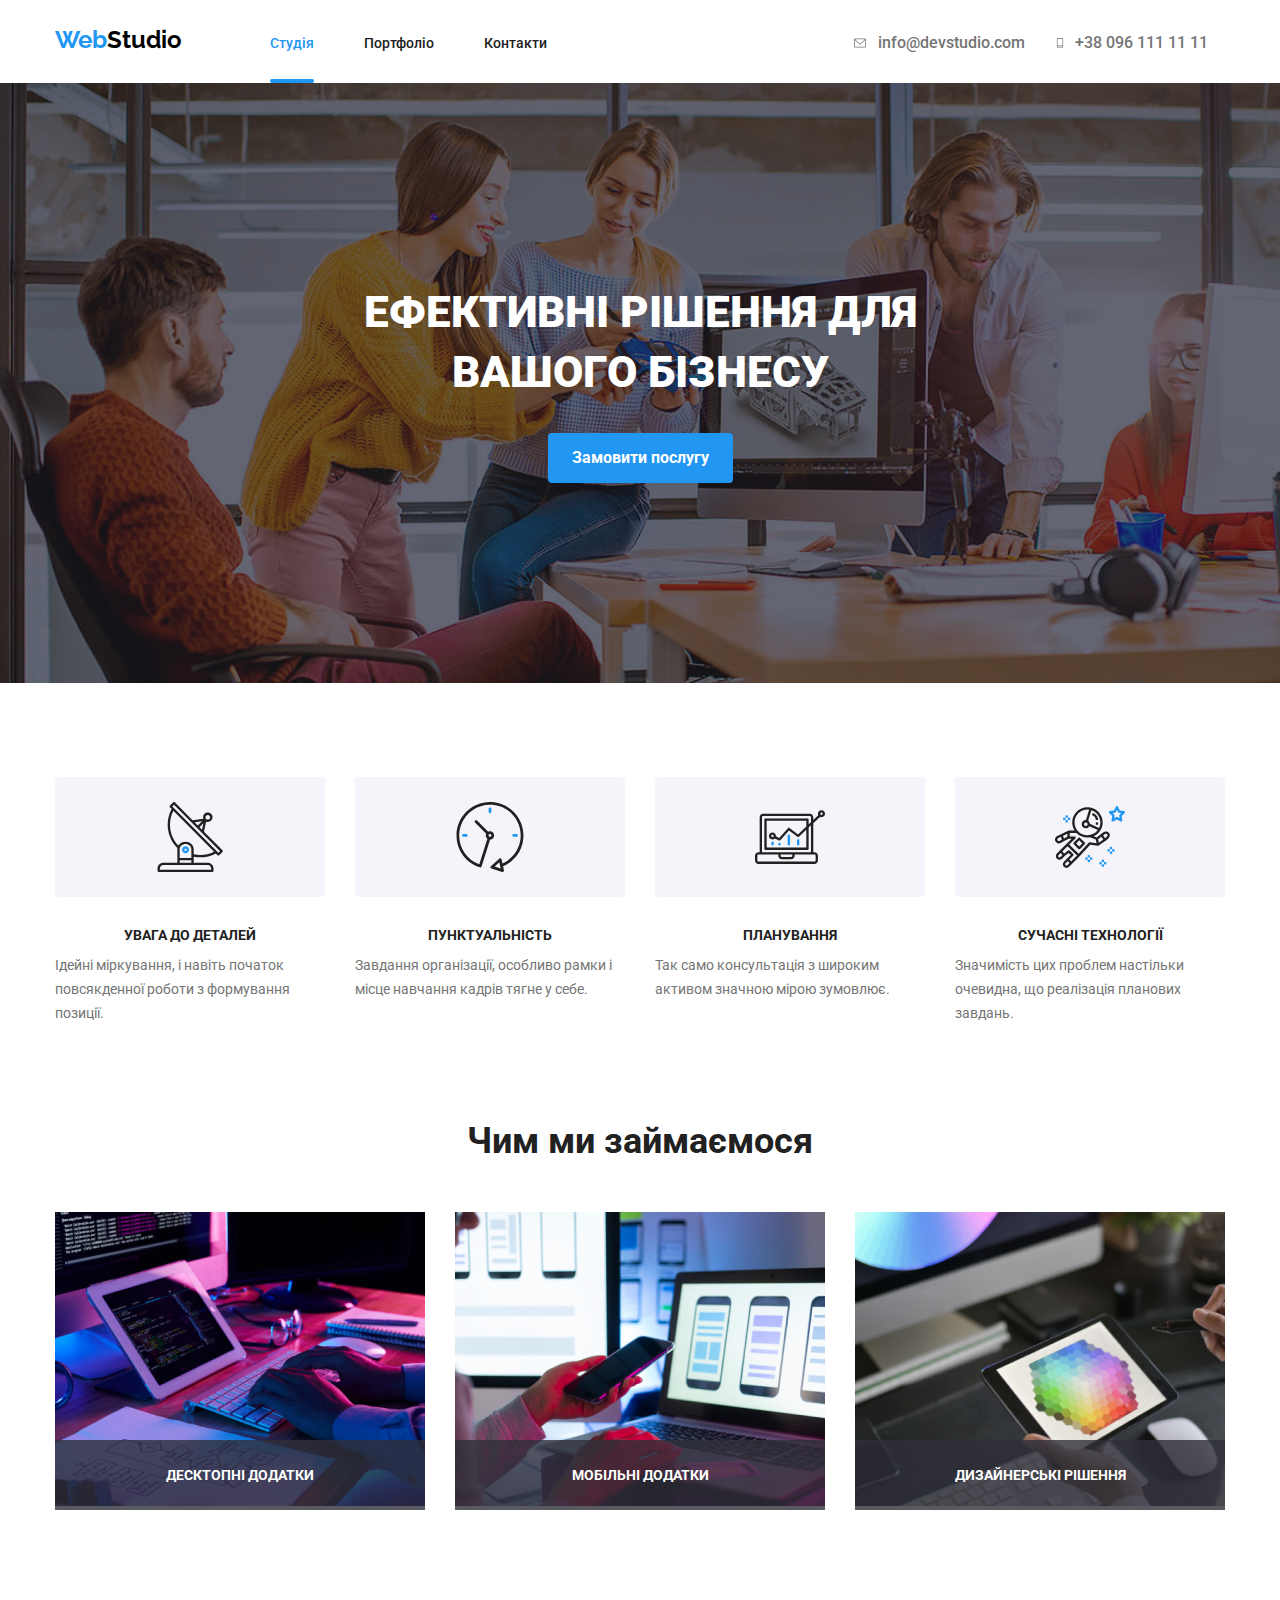
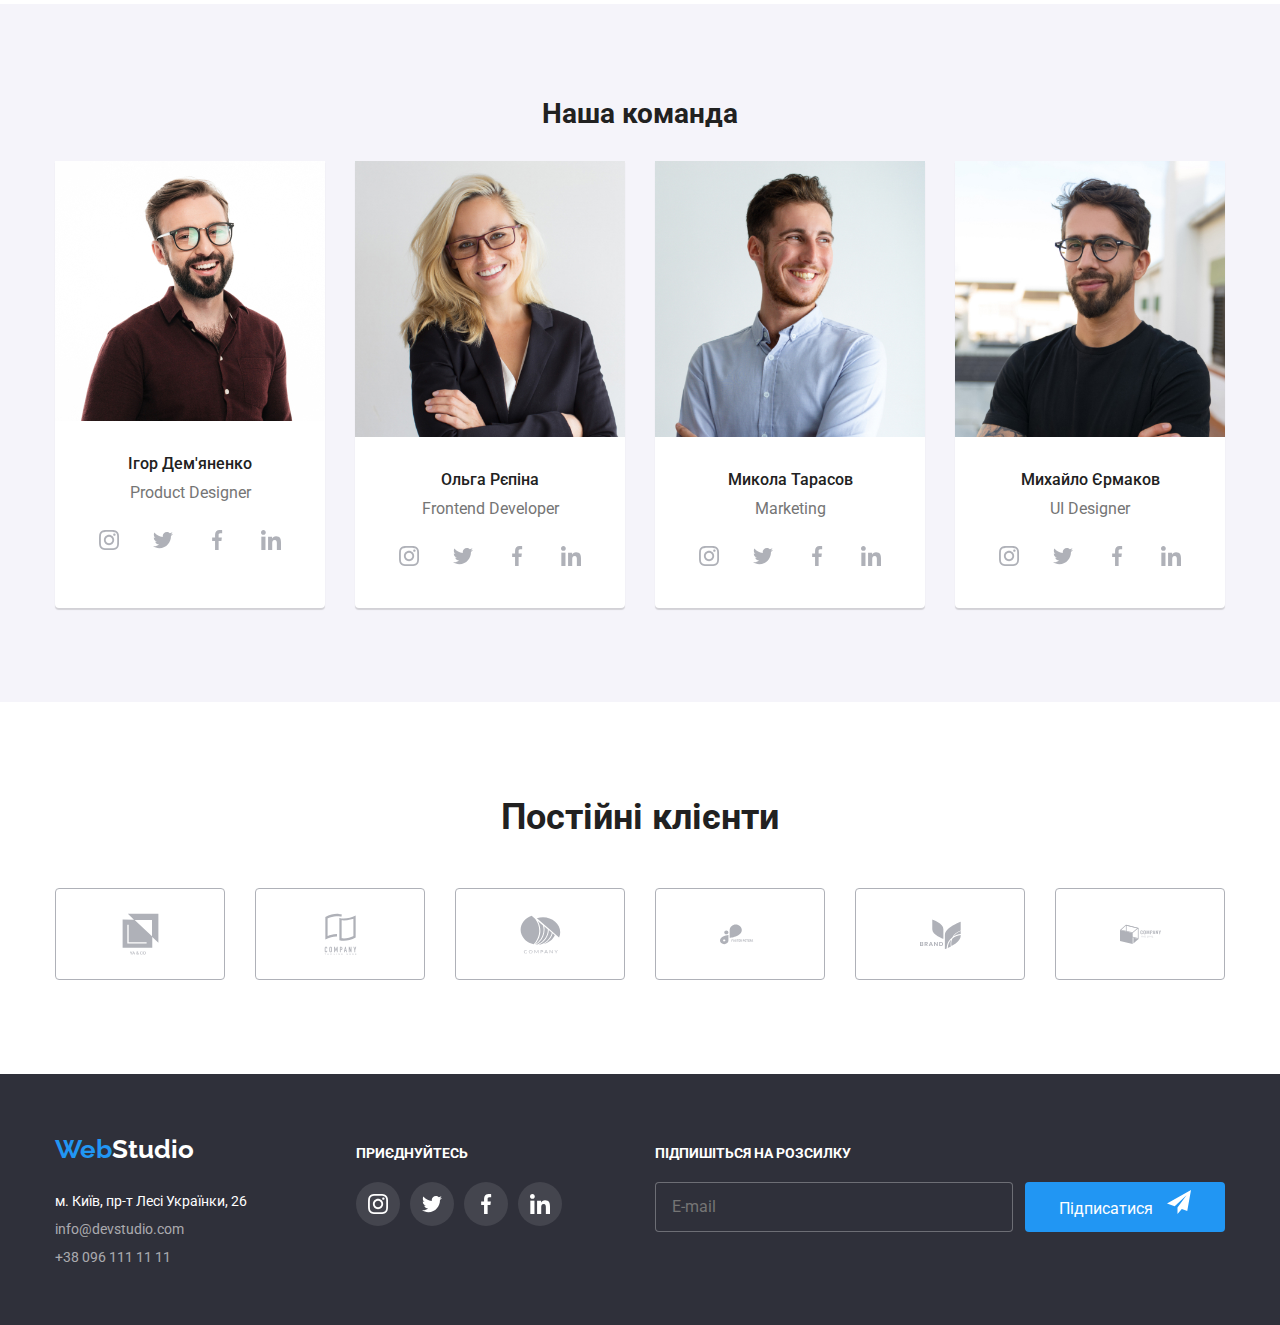
==== commit e715ff6b: "27-12" ====
--- a/index.html
+++ b/index.html
@@ -161,8 +161,12 @@
                 <ul class="team-card list">
                     <li class="team-card__item">
                         <img 
-                        srcset="./images/product-designer.jpg 1x, ./images/product-designer@2x.jpg 2x"
-                        src="./images/product-designer.jpg" alt="Product Designer" >
+                        srcset="
+                        ./images/p-designer480.jpg 480w, 
+                        ./images/p-designer768.jpg 768w,
+                        ./images/p-designer1200.jpg 1200w"
+                        src="./images/p-designer480.jpg" alt="Product Designer" 
+                        sizes="(max-width:767px) 480px, (max-width:1199px) 768px, (min-width:1200px) 1200px ">
                         <div class="person-descriptions">
                             <h3 class="person-descriptions__subtitle">Ігор Дем'яненко</h3>
                             <p>Product Designer</p>
--- a/css/main.min.css
+++ b/css/main.min.css
@@ -1 +1 @@
-.communication-list__link,.client__link,.social__link,.form-el__icon,.form-el__content,.close-btn,.modal,.backdrop{transition-duration:250ms;transition-timing-function:cubic-bezier(0.4, 0, 0.2, 1)}body{background-color:#fff;color:#757575;font-family:"Roboto",sans-serif}.container{width:450px;margin-left:auto;margin-right:auto}@media screen and (min-width: 768px){.container{width:738px}}@media screen and (min-width: 1200px){.container{width:1200px;padding-left:15px;padding-right:15px}}@media screen and (min-width: 1200px){.aside{display:flex;align-items:center}}@media screen and (min-width: 480px){.section{padding-top:60px;padding-bottom:60px}}@media screen and (min-width: 1200px){.section{padding-top:94px;padding-bottom:94px}}.list{padding:0;margin:0;list-style:none}.visually-hidden{position:absolute;width:1px;height:1px;margin:-1px;border:0;padding:0;white-space:nowrap;-webkit-clip-path:inset(100%);clip-path:inset(100%);clip:rect(0 0 0 0);overflow:hidden}img{max-width:100%;max-height:100%}header{position:relative}header .container{display:flex}.logo{margin-top:16px;margin-bottom:16px;color:#000;font-family:"Raleway",sans-serif;font-size:24px;line-height:1.17;font-weight:700;text-decoration:none}@media screen and (min-width: 768px){.logo{margin:26px 88px 26px 0}}.logo__web{color:#2196f3}@media screen and (min-width: 480px)and (max-width: 767px){.menu-container{display:none;position:absolute;top:0;left:0;max-width:480px}.menu-container.is-open{display:flex;flex-direction:column;padding-top:48px;padding-bottom:48px;padding-left:40px;background-color:#fff}.menu-button{display:inline-flex;margin-top:10px;margin-bottom:10px;margin-left:auto;padding:0;border:none;background-color:rgba(0,0,0,0)}.menu-button .icon-cross{display:none}.menu-button.is-open .icon-cross{display:block;position:absolute}.menu-button.is-open .icon-menu{display:none}.nav__item:not(:last-child){margin-bottom:32px}.nav__link{font-size:40px;line-height:1.17;color:#212121;text-decoration:none}.nav__link:focus,.nav__link:hover{color:#2196f3}.contact{display:flex;flex-direction:column-reverse;margin-bottom:64px}.contact__item:last-child{margin-bottom:32px}.contact__tel{margin-bottom:32px;color:#2196f3;font-size:34px;line-height:1.17;font-weight:500;text-decoration:none;transition-property:color}.contact__link{color:#757575;font-size:24px;line-height:1.17;font-weight:500;text-decoration:none;transition-property:color}.contact__link:focus,.contact__link:hover,.contact__tel:focus,.contact__tel:hover{color:#2196f3}.contact__tel-icon,.contact__link-icon{display:none}.nav__link--current{color:#2196f3}.nav-social{display:flex}.nav-social__item{border-right:1px solid rgba(33,33,33,.2);margin-right:10px}.nav-social__item:last-child{border-right:none}.nav-social__item:not(:last-child)::after{content:"";margin-right:10px}.nav-social__link{text-decoration:none;font-size:18px;line-height:1.22;font-weight:500;color:#2196f3}}@media screen and (min-width: 768px){header .container{align-items:baseline}.menu-button{display:none}.nav-social{display:none}.menu-container{display:flex;align-items:center}.nav__item:not(:last-child){margin-right:50px}.nav__item{position:relative}.nav__link{display:block;padding-top:32px;padding-bottom:32px;color:#212121;text-decoration:none}.nav__link:focus,.nav__link:hover{color:#2196f3}.nav__link--current{color:#2196f3}.nav__link--current::after{content:"";position:absolute;bottom:0;display:block;width:100%;height:4px;border-radius:2px;background-color:#2196f3}}.nav{font-size:14px;line-height:1.17;font-weight:500}@media screen and (max-width: 767px){.nav{margin-bottom:306px}}@media screen and (min-width: 768px){.nav{display:flex}}@media screen and (min-width: 768px)and (max-width: 1199px){.nav{margin-right:101px}}@media screen and (min-width: 768px){.contact{display:flex}}@media screen and (min-width: 768px)and (max-width: 1199px){.contact{flex-direction:column;margin-right:0}}@media screen and (min-width: 1200px){.contact{margin-left:305px}}@media screen and (min-width: 768px)and (max-width: 1199px){.contact__item:not(:last-child){margin-bottom:10px}}@media screen and (min-width: 1200px){.contact__item:not(:last-child){margin-right:30px}}@media screen and (min-width: 768px){.contact__link,.contact__tel{display:flex;align-items:center;color:#757575;font-weight:500;text-decoration:none}.contact__link:focus,.contact__link:hover,.contact__tel:focus,.contact__tel:hover{color:#2196f3}}@media screen and (min-width: 768px)and (max-width: 1199px){.contact__link,.contact__tel{font-size:12px;line-height:1.17}}@media screen and (min-width: 768px){.contact__tel-icon{fill:currentColor;margin-right:8px}}@media screen and (min-width: 1200px){.contact__tel-icon{margin-right:10px}}@media screen and (min-width: 768px){.contact__link-icon{fill:currentColor;margin-right:8px}}@media screen and (min-width: 1200px){.contact__link-icon{margin-right:10px}}@media screen and (min-width: 480px){.main{max-width:480px;height:400px;margin-left:auto;margin-right:auto;padding-top:118px;padding-bottom:118px;background-color:#c4c4c4;background-image:linear-gradient(to right, rgba(47, 48, 58, 0.4), rgba(47, 48, 58, 0.4)),url(../images/Header.jpg);background-size:480px 400px}}@media screen and (min-width: 480px)and (min-device-pixel-ratio: 2),screen and (min-width: 480px)and (-webkit-min-device-pixel-ratio: 2),screen and (min-width: 480px)and (min-resolution: 192dpi),screen and (min-width: 480px)and (min-resolution: 2dppx){.main .box{background-image:url("Header@2x.jpg")}}@media screen and (min-width: 768px){.main{max-width:768px;height:400px;margin-left:auto;margin-right:auto;padding-top:118px;padding-bottom:118px;background-color:#c4c4c4;background-image:linear-gradient(to right, rgba(47, 48, 58, 0.4), rgba(47, 48, 58, 0.4)),url(../images/Header.jpg);background-size:768px 400px}}@media screen and (min-width: 768px)and (min-device-pixel-ratio: 2),screen and (min-width: 768px)and (-webkit-min-device-pixel-ratio: 2),screen and (min-width: 768px)and (min-resolution: 192dpi),screen and (min-width: 768px)and (min-resolution: 2dppx){.main .box{background-image:url("Header@2x.jpg")}}@media screen and (min-width: 1200px){.main{max-width:1600px;height:600px;margin-left:auto;margin-right:auto;padding-top:200px;padding-bottom:200px;background-color:#c4c4c4;background-image:linear-gradient(to right, rgba(47, 48, 58, 0.4), rgba(47, 48, 58, 0.4)),url(../images/Header.jpg);background-size:768px 400px}}@media screen and (min-width: 1200px)and (min-device-pixel-ratio: 2),screen and (min-width: 1200px)and (-webkit-min-device-pixel-ratio: 2),screen and (min-width: 1200px)and (min-resolution: 192dpi),screen and (min-width: 1200px)and (min-resolution: 2dppx){.main .box{background-image:url("Header@2x.jpg")}}.main{background-color:#2f303a}.main .container{display:block}.main__banner{margin-top:0;margin-bottom:0;margin-left:auto;margin-right:auto;text-align:center;color:#fff}@media screen and (min-width: 480px){.main__banner{width:360px;font-size:26px;line-height:1.61;font-weight:900}}@media screen and (min-width: 1200px){.main__banner{width:696px;font-size:44px;line-height:1.36;font-weight:900}}.main__btn{display:block;margin-top:30px;margin-left:auto;margin-right:auto;padding:10px 24px;border-radius:4px;border:none;background-color:#2196f3;color:#fff;font-size:16px;line-height:1.87;font-weight:700;cursor:pointer}.backdrop{position:fixed;top:0;left:0;transition-property:opacity,visibility;width:100%;height:100%;background-color:rgba(0,0,0,.2)}.is-hidden{opacity:0;pointer-events:none;visibility:hidden}.modal{position:absolute;top:50%;left:50%;border-radius:4px;padding:40px;background-color:#fff;box-shadow:0px 2px 1px 0px rgba(0,0,0,.2);transition-property:transform;transform:translate(-50%, -50%) scale(1)}@media screen and (min-width: 480px)and (max-width: 1199px){.modal{width:450px;height:609px}}.backdrop.is-hidden .modal{transform:scale(0.2)}.close-btn{position:absolute;top:8px;right:8px;display:flex;padding:6px;border:1px solid rgba(0,0,0,.1);border-radius:50%;background-color:#fff;transition-property:fill;cursor:pointer}.close-btn:hover,.close-btn:focus{fill:#2196f3}.modal__title{display:flex;text-align:center;margin-top:0;margin-bottom:12px;font-size:20px;line-height:1.17;color:#212121;font-family:Roboto;letter-spacing:.03em}.form-el{position:relative}.form-el label{display:block;margin-bottom:4px;font-size:12px;line-height:1.17}.form-el:not(:first-child){margin-top:10px}.form-el__content{height:40px;border:1px solid rgba(33,33,33,.2);border-radius:4px;margin:0;padding-top:12px;padding-bottom:12px;padding-left:42px;outline:none;cursor:pointer;transition-property:border-color}.form-el__content:focus{border-color:#2196f3}.form-el__content:focus+.form-el_icon{border-color:#2196f3}@media screen and (min-width: 480px){.form-el__content{width:370px}}@media screen and (min-width: 1200px){.form-el__content{width:448px}}.form-el__icon{position:absolute;top:50%;left:12px;transition-property:fill}.form-el--size{height:138px}.form-el__area{width:448px;height:120px;resize:none;border:1px solid rgba(33,33,33,.2);border-radius:4px;outline:none;margin:0;padding:12px 16px}.form-el__area::-moz-placeholder{font-size:12px;line-height:1.17}.form-el__area::placeholder{font-size:12px;line-height:1.17}.form-el__area:focus{border-color:#2196f3}@media screen and (min-width: 480px){.form-el__area{width:370px}}@media screen and (min-width: 1200px){.form-el__area{width:448px}}.form-box{margin:20px 12px 0 13px}.label{display:flex;align-items:center;font-size:14px;font-weight:400;line-height:1.71}@media screen and (min-width: 480px){.label{font-size:12px;line-height:1.17}}@media screen and (min-width: 1200px){.label{font-size:14px;line-height:1.71}}.label__checkbox{-webkit-appearance:none;-moz-appearance:none;appearance:none;position:absolute}.label__checkbox:focus+.label__check-icon{border:2px solid #2196f3}.label__check-icon{display:inline-block;width:16px;height:15px;margin-right:4px;border:2px solid #212121;border-radius:2px}.label__check-icon:focus{border:2px solid #2196f3}.label__checkbox:checked+.label__check-icon{border-color:rgba(0,0,0,0);background-color:#2196f3;background-image:url("../images/SVG/icon check.svg");background-size:contain;background-origin:border-box}.label__check-link{margin-left:4px;color:#2196f3}.send-btn{display:block;width:200px;height:50px;border-color:rgba(0,0,0,0);border-radius:4px;margin-top:30px;margin-left:auto;margin-right:auto;padding:0;background-color:#2196f3;color:#fff;cursor:pointer;font-size:16px;font-weight:700;line-height:1.86;box-shadow:0px 4px 4px 0px rgba(0,0,0,.15)}@media screen and (min-width: 768px){.feature{display:flex;flex-wrap:wrap}}@media screen and (min-width: 1200px){.feature{display:flex}}@media screen and (min-width: 480px){.feature__item--size{width:450px}}@media screen and (min-width: 768px){.feature__item--size{width:354px}}@media screen and (min-width: 1200px){.feature__item--size{width:270px}}@media screen and (min-width: 480px)and (max-width: 1199px){.feature__item:not(:last-child){margin-bottom:30px}}@media screen and (min-width: 768px)and (max-width: 1199px){.feature__item:nth-child(2n+1){margin-right:30px}.feature__item:nth-last-child(2){margin-bottom:0}}@media screen and (min-width: 1200px){.feature__item:not(:last-child){margin-right:30px}}.feature__icon-bg{display:flex;height:120px;margin-bottom:30px;justify-content:center;align-items:center;border-radius:4px;background-color:#f5f4fa}.feature__subtitle{margin-top:30px;margin-bottom:0;color:#212121;font-size:14px;line-height:1.17;text-align:center}.feature p{margin-top:10px;margin-bottom:0;font-size:14px;line-height:1.71}@media screen and (max-width: 1199px){.works{display:none}}@media screen and (min-width: 1200px){.works{padding-top:0}}@media screen and (min-width: 1200px){.works__title{margin-top:0;margin-bottom:50px;margin-left:auto;margin-right:auto;text-align:center;color:#212121;font-size:36px;line-height:1.17}.works-card{display:flex}.works-card__item{position:relative}.works-card__item:not(:last-child){margin-right:30px}.works-card__description{position:absolute;bottom:0;display:flex;width:370px;height:70px;margin:0;justify-content:center;align-items:center;font-weight:700;font-size:14px;line-height:1.17;color:#fff;background-color:rgba(47,48,58,.8)}}@media screen and (min-width: 1200px){.team .container{flex-wrap:wrap}}.team{background-color:#f5f4fa}.team__title{margin-top:0;margin-bottom:30px;text-align:center;color:#212121;font-size:28px;line-height:1.17}@media screen and (min-width: 768px){.team-card{display:flex;flex-wrap:wrap}}@media screen and (min-width: 1200px){.team-card{display:flex}}.team-card__item{border-radius:0 0 4px 4px;background-color:#fff;box-shadow:0px 2px 1px 0px rgba(0,0,0,.14)}@media screen and (min-width: 480px){.team-card__item{width:450px}.team-card__item:not(:last-child){margin-bottom:30px}}@media screen and (min-width: 768px)and (max-width: 1199px){.team-card__item{width:354px}.team-card__item:nth-child(2n+1){margin-right:30px}.team-card__item:nth-last-child(2){margin-bottom:0}}@media screen and (min-width: 1200px){.team-card__item{width:270px}.team-card__item:not(:last-child){margin-bottom:0;margin-right:30px}}.person-descriptions{padding-top:30px;padding-bottom:30px}.person-descriptions__subtitle{margin-top:0;margin-bottom:10px;text-align:center;color:#212121;font-size:16px;line-height:1.17;font-weight:500}.team-card p{margin:0 0 16px 0;text-align:center}.social{display:flex;padding:0;justify-content:center;list-style:none}.social__link{display:flex;width:44px;height:44px;justify-content:center;align-items:center;border-radius:50%;fill:#afb1b8;transition-property:border-radius,background-color,fill}.social__link:hover,.social__link:focus{border-radius:50%;background-color:#2196f3;fill:#fff}.social__item:not(:last-child){margin-right:10px}.client{display:flex;flex-wrap:wrap}.section__title{margin-top:0;margin-bottom:50px;margin-left:auto;margin-right:auto;text-align:center;color:#212121;font-size:36px;line-height:1.17}@media screen and (min-width: 480px)and (max-width: 767px){.client__item{width:calc((100% - 30px)/2);margin-right:30px;margin-bottom:30px}.client__item:nth-child(2n){margin-right:0}.client__item:nth-last-child(-n+2){margin-bottom:0}}@media screen and (min-width: 768px)and (max-width: 1199px){.client__item{width:calc((100% - 60px)/3);margin-right:30px;margin-bottom:30px}.client__item:nth-child(3n){margin-right:0}.client__item:nth-last-child(-n+3){margin-bottom:0}}@media screen and (min-width: 1200px){.client__item:not(:last-child){margin-right:30px}}.client__link{display:flex;justify-content:center;align-items:center;border:1px solid #afb1b8;border-radius:4px;fill:#afb1b8;transition-property:fill,border}.client__link:hover,.client__link:focus{fill:#2196f3;border:1px solid #2196f3}@media screen and (min-width: 480px){.client__link{width:210px;height:92px}}@media screen and (min-width: 768px){.client__link{width:226px;height:92px}}@media screen and (min-width: 1200px){.client__link{width:170px;height:92px}}footer{padding-top:60px;padding-bottom:60px;background-color:#2f303a}@media screen and (min-width: 480px)and (max-width: 1199px){footer{text-align:center}}@media screen and (min-width: 768px){.wrap{display:flex;align-items:baseline}}@media screen and (min-width: 1200px){.footer{display:flex;align-items:baseline}}@media screen and (min-width: 480px)and (max-width: 767px){.info{display:flex;flex-direction:column}}@media screen and (min-width: 768px)and (max-width: 1199px){.info{margin-left:61px}}@media screen and (min-width: 1200px){.info{width:231px;margin-right:70px}}.info__logo{color:#fff;font-family:"Raleway",sans-serif;font-size:26px;line-height:1.17;font-weight:700;text-decoration:none}@media screen and (min-width: 480px)and (max-width: 1199px){.info__logo{display:block;margin-bottom:28px}}@media screen and (min-width: 1200px){.info__logo{margin-right:auto}}.info__web{color:#2196f3}.info__address{color:#fff;font-size:14px;font-style:normal}@media screen and (min-width: 480px)and (max-width: 1199px){.info__address{margin-bottom:60px}}@media screen and (min-width: 1200px){.info__address{margin-top:28px;margin-right:auto}}.footer-list{margin-top:12px}.footer-list__item:not(:first-child){margin-top:12px}.footer-list__link,.footer-list__tel{color:rgba(255,255,255,.6);font-weight:400;text-decoration:none}@media screen and (min-width: 480px)and (max-width: 767px){.communication{margin-bottom:60px}}@media screen and (min-width: 768px)and (max-width: 1199px){.communication{margin-left:165px}}@media screen and (min-width: 1200px){.communication{margin-right:93px}}.communication__title{color:#fff;font-size:14px;font-weight:700;line-height:1.17}@media screen and (min-width: 480px)and (max-width: 1199px){.communication__title{margin-top:0;margin-bottom:20px}}@media screen and (min-width: 1200px){.communication__title{margin:0 90px 20px 0}}.communication-list{display:flex}@media screen and (min-width: 480px)and (max-width: 767px){.communication-list{justify-content:center}}.communication-list__item:not(:last-child){margin-right:10px}.communication-list__link{display:flex;width:44px;height:44px;justify-content:center;align-items:center;border-radius:50%;background-color:rgba(255,255,255,.1);fill:#fff;transition-property:background-color}.communication-list__link:hover,.communication-list__link:focus{background-color:#2196f3}.sub{margin-right:0}@media screen and (min-width: 1200px){.sub{width:570px;height:86px}}.sub__title{margin:0 auto 20px auto;color:#fff;font-size:14px;font-weight:700;line-height:1.17}@media screen and (min-width: 480px)and (max-width: 1199px){.sub__title{margin:0 auto 20px auto}}@media screen and (min-width: 1200px){.sub__title{margin:0}}@media screen and (min-width: 768px){.form{display:flex}}@media screen and (min-width: 768px)and (max-width: 1199px){.form{flex-direction:column;align-items:center}}@media screen and (min-width: 1200px){.form{margin-top:20px}}.form__text{height:50px;border:1px solid rgba(255,255,255,.3);border-radius:4px;margin-right:12px;padding-top:15px;padding-bottom:15px;padding-left:16px;background-color:#2f303a;color:rgba(255,255,255,.6)}.form__text:focus{border-color:#2196f3}@media screen and (min-width: 480px)and (max-width: 1199px){.form__text{width:450px;margin-bottom:20px}}@media screen and (min-width: 1200px){.form__text{width:358px}}.form__btn{width:200px;height:50px;border-radius:4px;padding-left:28px;padding-right:28px;background-color:#2196f3;border-color:rgba(0,0,0,0);cursor:pointer;font-size:16px;line-height:1.88;color:#fff}.form__el{margin-left:10px;fill:#fff}/*# sourceMappingURL=main.min.css.map */+.communication-list__link,.client__link,.social__link,.form-el__icon,.form-el__content,.close-btn,.modal,.backdrop{transition-duration:250ms;transition-timing-function:cubic-bezier(0.4, 0, 0.2, 1)}body{background-color:#fff;color:#757575;font-family:"Roboto",sans-serif}.container{width:450px;margin-left:auto;margin-right:auto}@media screen and (min-width: 768px){.container{width:738px}}@media screen and (min-width: 1200px){.container{width:1200px;padding-left:15px;padding-right:15px}}@media screen and (min-width: 1200px){.aside{display:flex;align-items:center}}@media screen and (max-width: 1199px){.section{padding-top:60px;padding-bottom:60px}}@media screen and (min-width: 1200px){.section{padding-top:94px;padding-bottom:94px}}.list{padding:0;margin:0;list-style:none}.visually-hidden{position:absolute;width:1px;height:1px;margin:-1px;border:0;padding:0;white-space:nowrap;-webkit-clip-path:inset(100%);clip-path:inset(100%);clip:rect(0 0 0 0);overflow:hidden}img{width:100%;max-height:100%}header{position:relative}header .container{display:flex}.logo{margin-top:16px;margin-bottom:16px;color:#000;font-family:"Raleway",sans-serif;font-size:24px;line-height:1.17;font-weight:700;text-decoration:none}@media screen and (min-width: 768px){.logo{margin:26px 88px 26px 0}}.logo__web{color:#2196f3}@media screen and (max-width: 767px){.menu-container{display:none;position:absolute;top:0;left:0;max-width:480px}.menu-container.is-open{display:flex;flex-direction:column;padding-top:48px;padding-bottom:48px;padding-left:40px;background-color:#fff}.menu-button{display:inline-flex;margin-top:10px;margin-bottom:10px;margin-left:auto;padding:0;border:none;background-color:rgba(0,0,0,0)}.menu-button .icon-cross{display:none}.menu-button.is-open .icon-cross{display:block;position:absolute}.menu-button.is-open .icon-menu{display:none}.nav__item:not(:last-child){margin-bottom:32px}.nav__link{font-size:40px;line-height:1.17;color:#212121;text-decoration:none}.nav__link:focus,.nav__link:hover{color:#2196f3}.contact{display:flex;flex-direction:column-reverse;margin-bottom:64px}.contact__item:last-child{margin-bottom:32px}.contact__tel{margin-bottom:32px;color:#2196f3;font-size:34px;line-height:1.17;font-weight:500;text-decoration:none;transition-property:color}.contact__link{color:#757575;font-size:24px;line-height:1.17;font-weight:500;text-decoration:none;transition-property:color}.contact__link:focus,.contact__link:hover,.contact__tel:focus,.contact__tel:hover{color:#2196f3}.contact__tel-icon,.contact__link-icon{display:none}.nav__link--current{color:#2196f3}.nav-social{display:flex}.nav-social__item{border-right:1px solid rgba(33,33,33,.2);margin-right:10px}.nav-social__item:last-child{border-right:none}.nav-social__item:not(:last-child)::after{content:"";margin-right:10px}.nav-social__link{text-decoration:none;font-size:18px;line-height:1.22;font-weight:500;color:#2196f3}}@media screen and (min-width: 768px){header .container{align-items:baseline}.menu-button{display:none}.nav-social{display:none}.menu-container{display:flex;align-items:center}.nav__item:not(:last-child){margin-right:50px}.nav__item{position:relative}.nav__link{display:block;padding-top:32px;padding-bottom:32px;color:#212121;text-decoration:none}.nav__link:focus,.nav__link:hover{color:#2196f3}.nav__link--current{color:#2196f3}.nav__link--current::after{content:"";position:absolute;bottom:0;display:block;width:100%;height:4px;border-radius:2px;background-color:#2196f3}}.nav{font-size:14px;line-height:1.17;font-weight:500}@media screen and (max-width: 767px){.nav{margin-bottom:306px}}@media screen and (min-width: 768px){.nav{display:flex}}@media screen and (min-width: 768px)and (max-width: 1199px){.nav{margin-right:101px}}@media screen and (min-width: 768px){.contact{display:flex}}@media screen and (min-width: 768px)and (max-width: 1199px){.contact{flex-direction:column;margin-right:0}}@media screen and (min-width: 1200px){.contact{margin-left:305px}}@media screen and (min-width: 768px)and (max-width: 1199px){.contact__item:not(:last-child){margin-bottom:10px}}@media screen and (min-width: 1200px){.contact__item:not(:last-child){margin-right:30px}}@media screen and (min-width: 768px){.contact__link,.contact__tel{display:flex;align-items:center;color:#757575;font-weight:500;text-decoration:none}.contact__link:focus,.contact__link:hover,.contact__tel:focus,.contact__tel:hover{color:#2196f3}}@media screen and (min-width: 768px)and (max-width: 1199px){.contact__link,.contact__tel{font-size:12px;line-height:1.17}}@media screen and (min-width: 768px){.contact__tel-icon{fill:currentColor;margin-right:8px}}@media screen and (min-width: 1200px){.contact__tel-icon{margin-right:10px}}@media screen and (min-width: 768px){.contact__link-icon{fill:currentColor;margin-right:8px}}@media screen and (min-width: 1200px){.contact__link-icon{margin-right:10px}}@media screen and (max-width: 767px){.main{max-width:480px;height:400px;margin-left:auto;margin-right:auto;padding-top:118px;padding-bottom:118px;background-color:#c4c4c4;background-image:linear-gradient(to right, rgba(47, 48, 58, 0.4), rgba(47, 48, 58, 0.4)),url(../images/Header480.jpg);background-size:cover}}@media screen and (max-width: 767px)and (min-device-pixel-ratio: 2),screen and (max-width: 767px)and (-webkit-min-device-pixel-ratio: 2),screen and (max-width: 767px)and (min-resolution: 192dpi),screen and (max-width: 767px)and (min-resolution: 2dppx){.main .box{background-image:url("Header480@2x.jpg")}}@media screen and (min-width: 768px){.main{max-width:768px;height:400px;margin-left:auto;margin-right:auto;padding-top:118px;padding-bottom:118px;background-color:#c4c4c4;background-image:linear-gradient(to right, rgba(47, 48, 58, 0.4), rgba(47, 48, 58, 0.4)),url(../images/Header768.jpg);background-size:cover}}@media screen and (min-width: 768px)and (min-device-pixel-ratio: 2),screen and (min-width: 768px)and (-webkit-min-device-pixel-ratio: 2),screen and (min-width: 768px)and (min-resolution: 192dpi),screen and (min-width: 768px)and (min-resolution: 2dppx){.main .box{background-image:url("Header768@2x.jpg")}}@media screen and (min-width: 1200px){.main{max-width:1600px;height:600px;margin-left:auto;margin-right:auto;padding-top:200px;padding-bottom:200px;background-color:#c4c4c4;background-image:linear-gradient(to right, rgba(47, 48, 58, 0.4), rgba(47, 48, 58, 0.4)),url(../images/Header1200.jpg);background-size:cover}}@media screen and (min-width: 1200px)and (min-device-pixel-ratio: 2),screen and (min-width: 1200px)and (-webkit-min-device-pixel-ratio: 2),screen and (min-width: 1200px)and (min-resolution: 192dpi),screen and (min-width: 1200px)and (min-resolution: 2dppx){.main .box{background-image:url("Header1200@2x.jpg")}}.main{background-color:#2f303a}.main .container{display:block}.main__banner{margin-top:0;margin-bottom:0;margin-left:auto;margin-right:auto;text-align:center;color:#fff}@media screen and (max-width: 1199px){.main__banner{width:360px;font-size:26px;line-height:1.61;font-weight:900}}@media screen and (min-width: 1200px){.main__banner{width:696px;font-size:44px;line-height:1.36;font-weight:900}}.main__btn{display:block;margin-top:30px;margin-left:auto;margin-right:auto;padding:10px 24px;border-radius:4px;border:none;background-color:#2196f3;color:#fff;font-size:16px;line-height:1.87;font-weight:700;cursor:pointer}.backdrop{position:fixed;top:0;left:0;transition-property:opacity,visibility;width:100%;height:100%;background-color:rgba(0,0,0,.2)}.is-hidden{opacity:0;pointer-events:none;visibility:hidden}.modal{position:absolute;top:50%;left:50%;border-radius:4px;padding:40px;background-color:#fff;box-shadow:0px 2px 1px 0px rgba(0,0,0,.2);transition-property:transform;transform:translate(-50%, -50%) scale(1)}@media screen and (max-width: 1199px){.modal{width:450px;height:609px}}.backdrop.is-hidden .modal{transform:scale(0.2)}.close-btn{position:absolute;top:8px;right:8px;display:flex;padding:6px;border:1px solid rgba(0,0,0,.1);border-radius:50%;background-color:#fff;transition-property:fill;cursor:pointer}.close-btn:hover,.close-btn:focus{fill:#2196f3}.modal__title{display:flex;text-align:center;margin-top:0;margin-bottom:12px;font-size:20px;line-height:1.17;color:#212121;font-family:Roboto;letter-spacing:.03em}.form-el{position:relative}.form-el label{display:block;margin-bottom:4px;font-size:12px;line-height:1.17}.form-el:not(:first-child){margin-top:10px}.form-el__content{height:40px;border:1px solid rgba(33,33,33,.2);border-radius:4px;margin:0;padding-top:12px;padding-bottom:12px;padding-left:42px;outline:none;cursor:pointer;transition-property:border-color}.form-el__content:focus{border-color:#2196f3}.form-el__content:focus+.form-el_icon{border-color:#2196f3}@media screen and (max-width: 1199px){.form-el__content{width:370px}}@media screen and (min-width: 1200px){.form-el__content{width:448px}}.form-el__icon{position:absolute;top:50%;left:12px;transition-property:fill}.form-el--size{height:138px}.form-el__area{width:448px;height:120px;resize:none;border:1px solid rgba(33,33,33,.2);border-radius:4px;outline:none;margin:0;padding:12px 16px}.form-el__area::-moz-placeholder{font-size:12px;line-height:1.17}.form-el__area::placeholder{font-size:12px;line-height:1.17}.form-el__area:focus{border-color:#2196f3}@media screen and (max-width: 1199px){.form-el__area{width:370px}}@media screen and (min-width: 1200px){.form-el__area{width:448px}}.form-box{margin:20px 12px 0 13px}.label{display:flex;align-items:center;font-size:14px;font-weight:400}@media screen and (max-width: 1199px){.label{font-size:12px;line-height:1.17}}@media screen and (min-width: 1200px){.label{font-size:14px;line-height:1.71}}.label__checkbox{-webkit-appearance:none;-moz-appearance:none;appearance:none;position:absolute}.label__checkbox:focus+.label__check-icon{border:2px solid #2196f3}.label__check-icon{display:inline-block;width:16px;height:15px;margin-right:4px;border:2px solid #212121;border-radius:2px}.label__check-icon:focus{border:2px solid #2196f3}.label__checkbox:checked+.label__check-icon{border-color:rgba(0,0,0,0);background-color:#2196f3;background-image:url("../images/SVG/icon check.svg");background-size:contain;background-origin:border-box}.label__check-link{margin-left:4px;color:#2196f3}.send-btn{display:block;width:200px;height:50px;border-color:rgba(0,0,0,0);border-radius:4px;margin-top:30px;margin-left:auto;margin-right:auto;padding:0;background-color:#2196f3;color:#fff;cursor:pointer;font-size:16px;font-weight:700;line-height:1.86;box-shadow:0px 4px 4px 0px rgba(0,0,0,.15)}@media screen and (min-width: 768px){.feature{display:flex;flex-wrap:wrap}}@media screen and (min-width: 1200px){.feature{display:flex}}@media screen and (max-width: 767px){.feature__item--size{width:450px}}@media screen and (min-width: 768px){.feature__item--size{width:354px}}@media screen and (min-width: 1200px){.feature__item--size{width:270px}}@media screen and (max-width: 1199px){.feature__item:not(:last-child){margin-bottom:30px}}@media screen and (min-width: 768px)and (max-width: 1199px){.feature__item:nth-child(2n+1){margin-right:30px}.feature__item:nth-last-child(2){margin-bottom:0}}@media screen and (min-width: 1200px){.feature__item:not(:last-child){margin-right:30px}}.feature__icon-bg{display:flex;height:120px;margin-bottom:30px;justify-content:center;align-items:center;border-radius:4px;background-color:#f5f4fa}.feature__subtitle{margin-top:30px;margin-bottom:0;color:#212121;font-size:14px;line-height:1.17;text-align:center}.feature p{margin-top:10px;margin-bottom:0;font-size:14px;line-height:1.71}@media screen and (max-width: 1199px){.works{display:none}}@media screen and (min-width: 1200px){.works{padding-top:0}}@media screen and (min-width: 1200px){.works__title{margin-top:0;margin-bottom:50px;margin-left:auto;margin-right:auto;text-align:center;color:#212121;font-size:36px;line-height:1.17}.works-card{display:flex}.works-card__item{position:relative}.works-card__item:not(:last-child){margin-right:30px}.works-card__description{position:absolute;bottom:0;display:flex;width:370px;height:70px;margin:0;justify-content:center;align-items:center;font-weight:700;font-size:14px;line-height:1.17;color:#fff;background-color:rgba(47,48,58,.8)}}@media screen and (min-width: 1200px){.team .container{flex-wrap:wrap}}.team{background-color:#f5f4fa}.team__title{margin-top:0;margin-bottom:30px;text-align:center;color:#212121;font-size:28px;line-height:1.17}@media screen and (min-width: 768px){.team-card{display:flex;flex-wrap:wrap}}@media screen and (min-width: 1200px){.team-card{display:flex}}.team-card__item{border-radius:0 0 4px 4px;background-color:#fff;box-shadow:0px 2px 1px 0px rgba(0,0,0,.14)}@media screen and (max-width: 1199px){.team-card__item{width:450px}.team-card__item:not(:last-child){margin-bottom:30px}}@media screen and (min-width: 768px)and (max-width: 1199px){.team-card__item{width:354px}.team-card__item:nth-child(2n+1){margin-right:30px}.team-card__item:nth-last-child(2){margin-bottom:0}}@media screen and (min-width: 1200px){.team-card__item{width:270px}.team-card__item:not(:last-child){margin-bottom:0;margin-right:30px}}.person-descriptions{padding-top:30px;padding-bottom:30px}.person-descriptions__subtitle{margin-top:0;margin-bottom:10px;text-align:center;color:#212121;font-size:16px;line-height:1.17;font-weight:500}.team-card p{margin:0 0 16px 0;text-align:center}.social{display:flex;padding:0;justify-content:center;list-style:none}.social__link{display:flex;width:44px;height:44px;justify-content:center;align-items:center;border-radius:50%;fill:#afb1b8;transition-property:border-radius,background-color,fill}.social__link:hover,.social__link:focus{border-radius:50%;background-color:#2196f3;fill:#fff}.social__item:not(:last-child){margin-right:10px}.client{display:flex;flex-wrap:wrap}.section__title{margin-top:0;margin-bottom:50px;margin-left:auto;margin-right:auto;text-align:center;color:#212121;font-size:36px;line-height:1.17}@media screen and (max-width: 767px){.client__item{width:calc((100% - 30px)/2);margin-right:30px;margin-bottom:30px}.client__item:nth-child(2n){margin-right:0}.client__item:nth-last-child(-n+2){margin-bottom:0}}@media screen and (min-width: 768px)and (max-width: 1199px){.client__item{width:calc((100% - 60px)/3);margin-right:30px;margin-bottom:30px}.client__item:nth-child(3n){margin-right:0}.client__item:nth-last-child(-n+3){margin-bottom:0}}@media screen and (min-width: 1200px){.client__item:not(:last-child){margin-right:30px}}.client__link{display:flex;justify-content:center;align-items:center;border:1px solid #afb1b8;border-radius:4px;height:92px;fill:#afb1b8;transition-property:fill,border}.client__link:hover,.client__link:focus{fill:#2196f3;border:1px solid #2196f3}@media screen and (max-width: 767px){.client__link{width:210px}}@media screen and (min-width: 768px){.client__link{width:226px}}@media screen and (min-width: 1200px){.client__link{width:170px}}footer{padding-top:60px;padding-bottom:60px;background-color:#2f303a}@media screen and (max-width: 1199px){footer{text-align:center}}@media screen and (min-width: 768px){.wrap{display:flex;align-items:baseline}}@media screen and (min-width: 1200px){.footer{display:flex;align-items:baseline}}@media screen and (max-width: 767px){.info{display:flex;flex-direction:column}}@media screen and (min-width: 768px)and (max-width: 1199px){.info{margin-left:61px}}@media screen and (min-width: 1200px){.info{width:231px;margin-right:70px}}.info__logo{color:#fff;font-family:"Raleway",sans-serif;font-size:26px;line-height:1.17;font-weight:700;text-decoration:none}@media screen and (max-width: 1199px){.info__logo{display:block;margin-bottom:28px}}@media screen and (min-width: 1200px){.info__logo{margin-right:auto}}.info__web{color:#2196f3}.info__address{color:#fff;font-size:14px;font-style:normal}@media screen and (max-width: 1199px){.info__address{margin-bottom:60px}}@media screen and (min-width: 1200px){.info__address{margin-top:28px;margin-right:auto}}.footer-list{margin-top:12px}.footer-list__item:not(:first-child){margin-top:12px}.footer-list__link,.footer-list__tel{color:rgba(255,255,255,.6);font-weight:400;text-decoration:none}@media screen and (max-width: 767px){.communication{margin-bottom:60px}}@media screen and (min-width: 768px)and (max-width: 1199px){.communication{margin-left:165px}}@media screen and (min-width: 1200px){.communication{margin-right:93px}}.communication__title{color:#fff;font-size:14px;font-weight:700;line-height:1.17}@media screen and (max-width: 1199px){.communication__title{margin-top:0;margin-bottom:20px}}@media screen and (min-width: 1200px){.communication__title{margin:0 90px 20px 0}}.communication-list{display:flex}@media screen and (max-width: 767px){.communication-list{justify-content:center}}.communication-list__item:not(:last-child){margin-right:10px}.communication-list__link{display:flex;width:44px;height:44px;justify-content:center;align-items:center;border-radius:50%;background-color:rgba(255,255,255,.1);fill:#fff;transition-property:background-color}.communication-list__link:hover,.communication-list__link:focus{background-color:#2196f3}.sub{margin-right:0}@media screen and (min-width: 1200px){.sub{width:570px;height:86px}}.sub__title{margin:0 auto 20px auto;color:#fff;font-size:14px;font-weight:700;line-height:1.17}@media screen and (max-width: 1199px){.sub__title{margin:0 auto 20px auto}}@media screen and (min-width: 1200px){.sub__title{margin:0}}@media screen and (min-width: 768px){.form{display:flex}}@media screen and (min-width: 768px)and (max-width: 1199px){.form{flex-direction:column;align-items:center}}@media screen and (min-width: 1200px){.form{margin-top:20px}}.form__text{height:50px;border:1px solid rgba(255,255,255,.3);border-radius:4px;margin-right:12px;padding-top:15px;padding-bottom:15px;padding-left:16px;background-color:#2f303a;color:rgba(255,255,255,.6)}.form__text:focus{border-color:#2196f3}@media screen and (max-width: 1199px){.form__text{width:450px;margin-bottom:20px}}@media screen and (min-width: 1200px){.form__text{width:358px}}.form__btn{width:200px;height:50px;border-radius:4px;padding-left:28px;padding-right:28px;background-color:#2196f3;border-color:rgba(0,0,0,0);cursor:pointer;font-size:16px;line-height:1.88;color:#fff}.form__el{margin-left:10px;fill:#fff}/*# sourceMappingURL=main.min.css.map */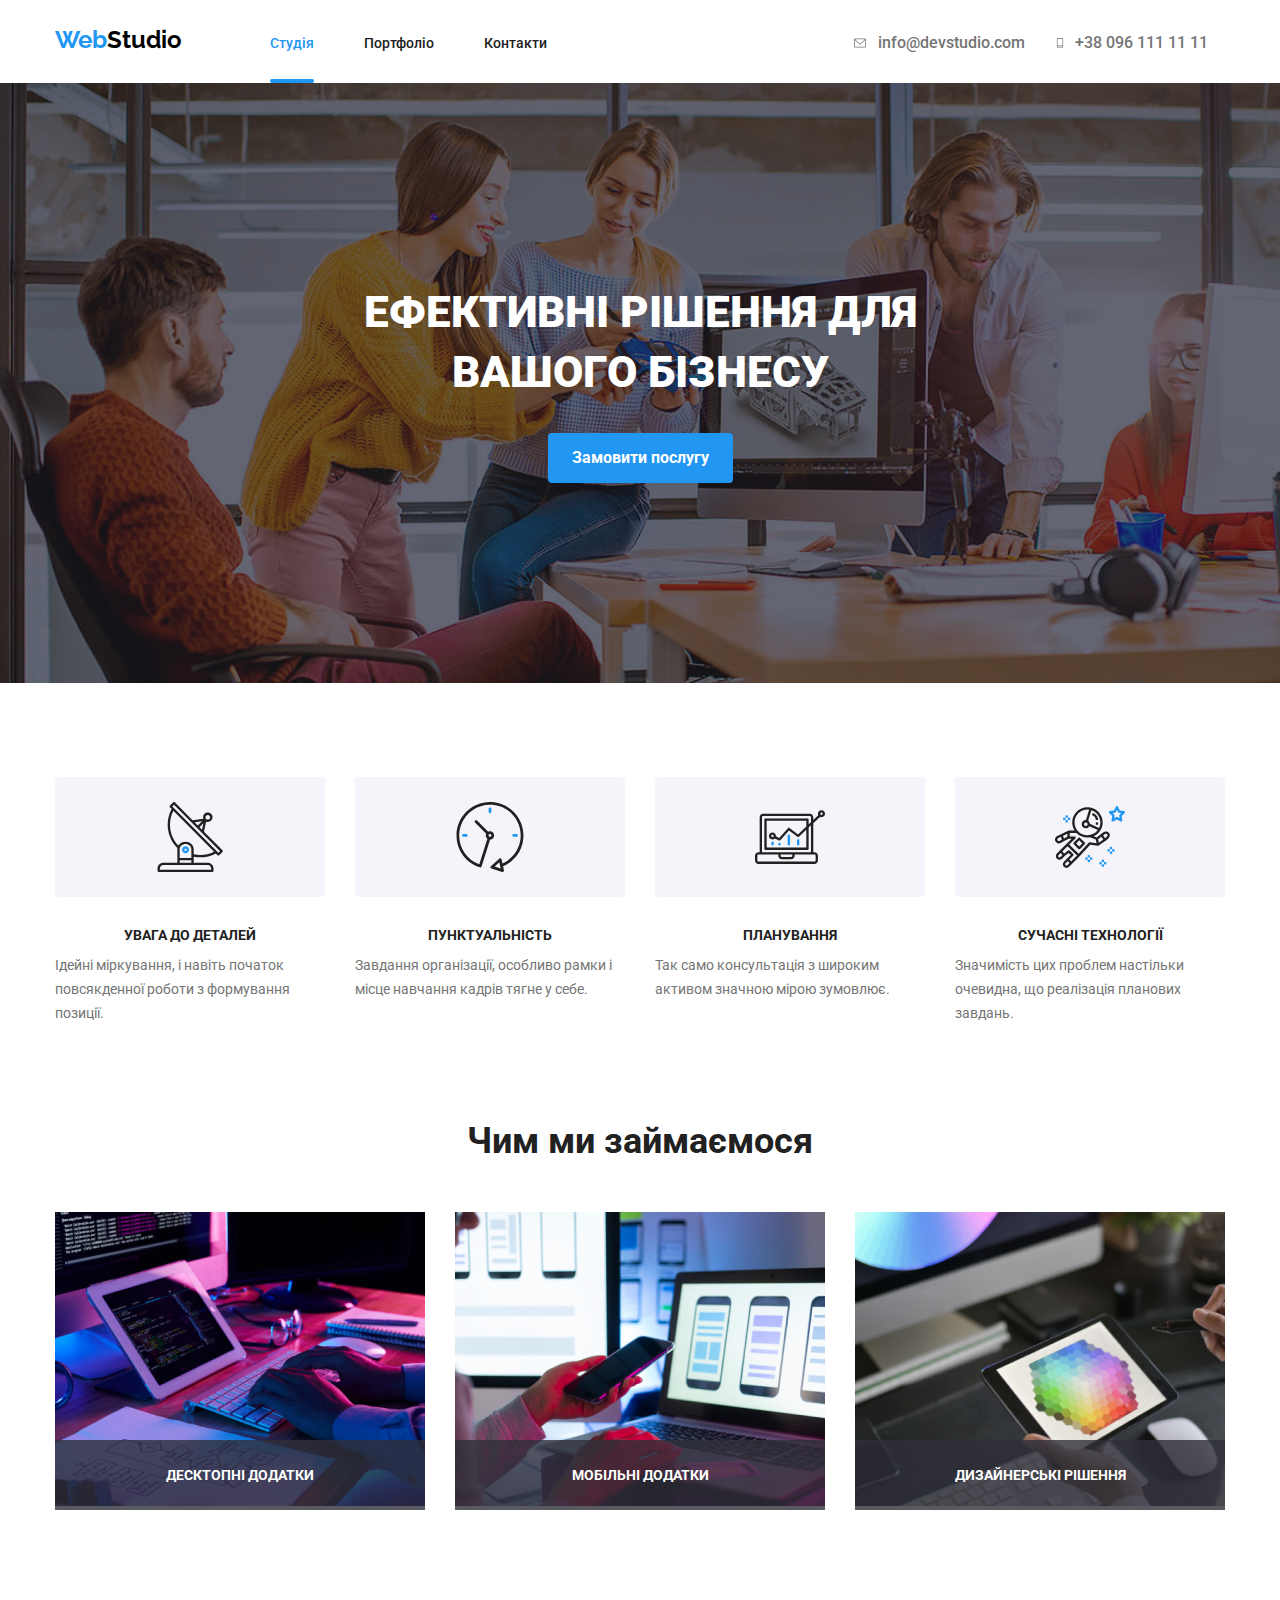
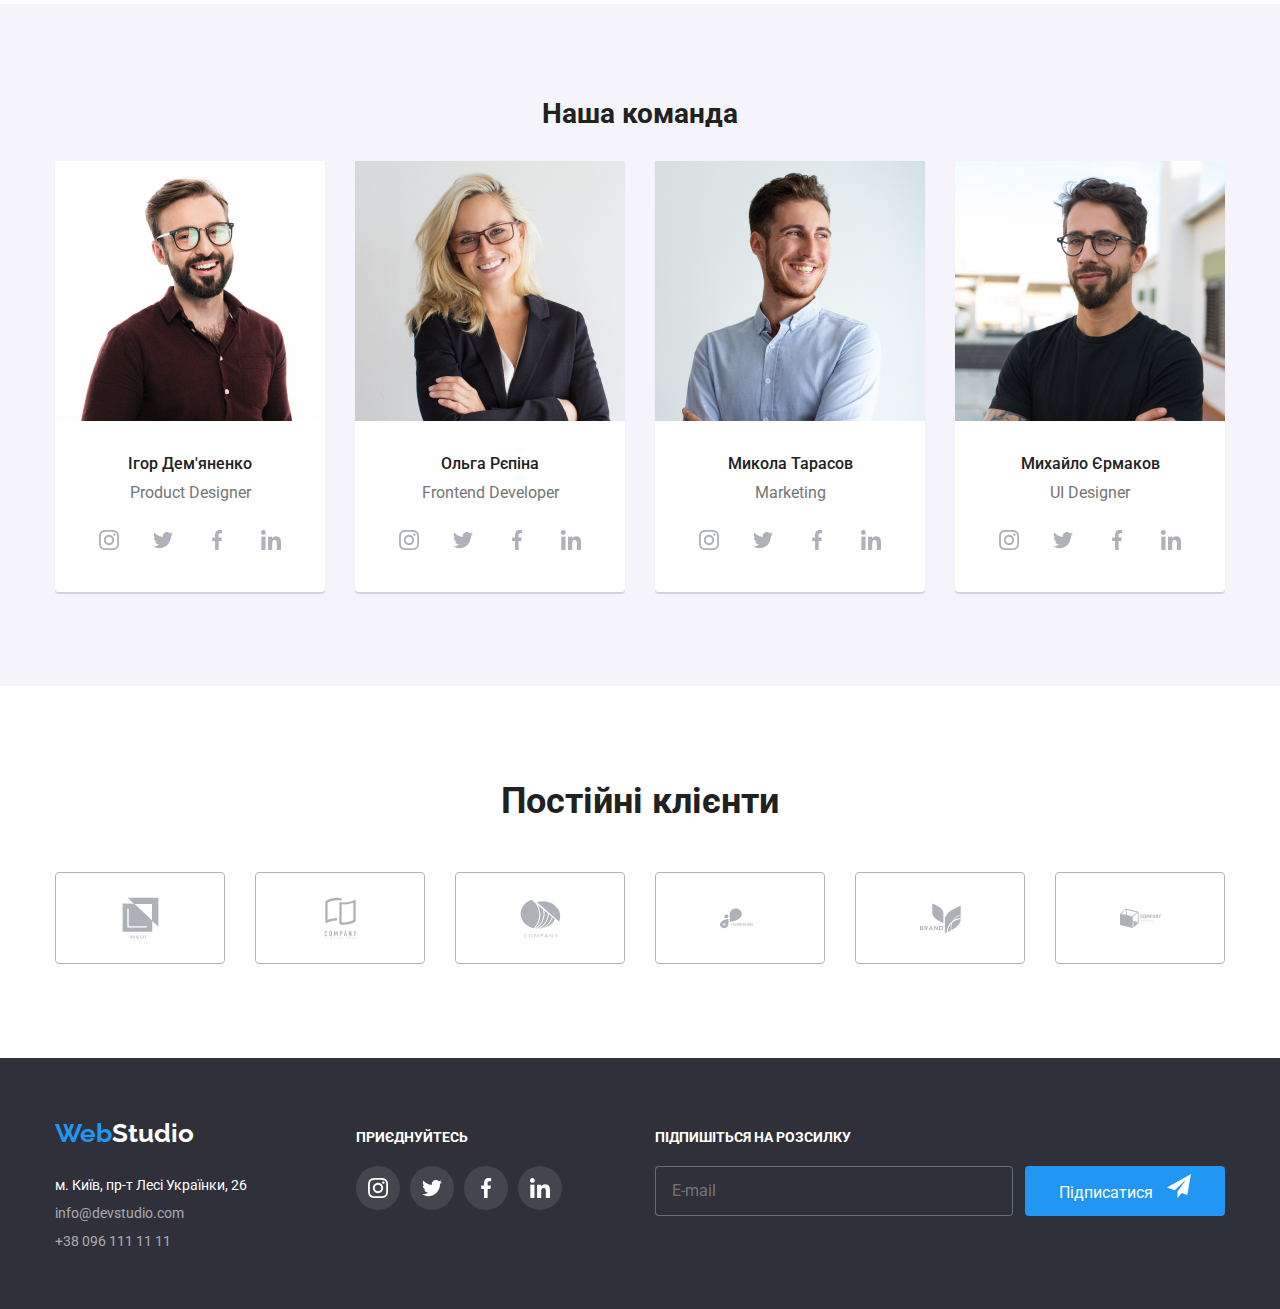
==== commit e5fce7a1: "28-12" ====
--- a/index.html
+++ b/index.html
@@ -69,6 +69,7 @@
                 <svg  
                     width="40px" 
                     height="40px"
+                    role="button"
                     aria-label="Переключатель меню"
                     aria-expanded="false">
                     <use class="icon-menu" href="./images/mobile.svg#icon-menu_mob"></use>
@@ -204,8 +205,12 @@
                     </li>
                     <li class="team-card__item">
                         <img 
-                            srcset="./images/frontend-developer.jpg 1x, ./images/frontend-developer@2x.jpg 2x" 
-                            src="./images/frontend-developer.jpg" alt="Frontend Developer" >
+                        srcset="
+                        ./images/f-designer480.jpg 480w, 
+                        ./images/f-designer768.jpg 768w,
+                        ./images/f-designer1200.jpg 1200w"
+                        src="./images/f-designer480.jpg" alt="Frontend Developer" 
+                        sizes="(max-width:767px) 480px, (max-width:1199px) 768px, (min-width:1200px) 1200px ">
                         <div class="person-descriptions">
                             <h3 class="person-descriptions__subtitle">Ольга Рєпіна</h3>
                             <p>Frontend Developer</p>
@@ -243,8 +248,12 @@
                     </li>
                     <li class="team-card__item">
                         <img 
-                            srcset="./images/marketing.jpg 1x, ./images/marketing@2x.jpg 2x"
-                            src="./images/marketing.jpg" alt="Marketing" ">
+                        srcset="
+                        ./images/marketing480.jpg 480w, 
+                        ./images/marketing768.jpg 768w,
+                        ./images/marketing1200.jpg 1200w"
+                        src="./images/marketing480.jpg" alt="Marketing" 
+                        sizes="(max-width:767px) 480px, (max-width:1199px) 768px, (min-width:1200px) 1200px ">
                         <div class="person-descriptions">
                             <h3 class="person-descriptions__subtitle">Микола Тарасов</h3>
                             <p>Marketing</p>
@@ -282,8 +291,12 @@
                     </li>
                     <li class="team-card__item">
                         <img 
-                            srcset="./images/ui-designer.jpg 1x, ./images/ui-designer@2x.jpg 2x"
-                            src="./images/ui-designer.jpg" alt="UI Designer" >
+                        srcset="
+                        ./images/ui480.jpg 480w, 
+                        ./images/ui768.jpg 768w,
+                        ./images/ui1200.jpg 1200w"
+                        src="./images/ui480.jpg" alt="UI Designer" 
+                        sizes="(max-width:767px) 480px, (max-width:1199px) 768px, (min-width:1200px) 1200px ">
                         <div class="person-descriptions">
                             <h3 class="person-descriptions__subtitle">Михайло Єрмаков</h3>
                             <p>UI Designer</p>
--- a/css/main.min.css
+++ b/css/main.min.css
@@ -1 +1 @@
-.communication-list__link,.client__link,.social__link,.form-el__icon,.form-el__content,.close-btn,.modal,.backdrop{transition-duration:250ms;transition-timing-function:cubic-bezier(0.4, 0, 0.2, 1)}body{background-color:#fff;color:#757575;font-family:"Roboto",sans-serif}.container{width:450px;margin-left:auto;margin-right:auto}@media screen and (min-width: 768px){.container{width:738px}}@media screen and (min-width: 1200px){.container{width:1200px;padding-left:15px;padding-right:15px}}@media screen and (min-width: 1200px){.aside{display:flex;align-items:center}}@media screen and (max-width: 1199px){.section{padding-top:60px;padding-bottom:60px}}@media screen and (min-width: 1200px){.section{padding-top:94px;padding-bottom:94px}}.list{padding:0;margin:0;list-style:none}.visually-hidden{position:absolute;width:1px;height:1px;margin:-1px;border:0;padding:0;white-space:nowrap;-webkit-clip-path:inset(100%);clip-path:inset(100%);clip:rect(0 0 0 0);overflow:hidden}img{width:100%;max-height:100%}header{position:relative}header .container{display:flex}.logo{margin-top:16px;margin-bottom:16px;color:#000;font-family:"Raleway",sans-serif;font-size:24px;line-height:1.17;font-weight:700;text-decoration:none}@media screen and (min-width: 768px){.logo{margin:26px 88px 26px 0}}.logo__web{color:#2196f3}@media screen and (max-width: 767px){.menu-container{display:none;position:absolute;top:0;left:0;max-width:480px}.menu-container.is-open{display:flex;flex-direction:column;padding-top:48px;padding-bottom:48px;padding-left:40px;background-color:#fff}.menu-button{display:inline-flex;margin-top:10px;margin-bottom:10px;margin-left:auto;padding:0;border:none;background-color:rgba(0,0,0,0)}.menu-button .icon-cross{display:none}.menu-button.is-open .icon-cross{display:block;position:absolute}.menu-button.is-open .icon-menu{display:none}.nav__item:not(:last-child){margin-bottom:32px}.nav__link{font-size:40px;line-height:1.17;color:#212121;text-decoration:none}.nav__link:focus,.nav__link:hover{color:#2196f3}.contact{display:flex;flex-direction:column-reverse;margin-bottom:64px}.contact__item:last-child{margin-bottom:32px}.contact__tel{margin-bottom:32px;color:#2196f3;font-size:34px;line-height:1.17;font-weight:500;text-decoration:none;transition-property:color}.contact__link{color:#757575;font-size:24px;line-height:1.17;font-weight:500;text-decoration:none;transition-property:color}.contact__link:focus,.contact__link:hover,.contact__tel:focus,.contact__tel:hover{color:#2196f3}.contact__tel-icon,.contact__link-icon{display:none}.nav__link--current{color:#2196f3}.nav-social{display:flex}.nav-social__item{border-right:1px solid rgba(33,33,33,.2);margin-right:10px}.nav-social__item:last-child{border-right:none}.nav-social__item:not(:last-child)::after{content:"";margin-right:10px}.nav-social__link{text-decoration:none;font-size:18px;line-height:1.22;font-weight:500;color:#2196f3}}@media screen and (min-width: 768px){header .container{align-items:baseline}.menu-button{display:none}.nav-social{display:none}.menu-container{display:flex;align-items:center}.nav__item:not(:last-child){margin-right:50px}.nav__item{position:relative}.nav__link{display:block;padding-top:32px;padding-bottom:32px;color:#212121;text-decoration:none}.nav__link:focus,.nav__link:hover{color:#2196f3}.nav__link--current{color:#2196f3}.nav__link--current::after{content:"";position:absolute;bottom:0;display:block;width:100%;height:4px;border-radius:2px;background-color:#2196f3}}.nav{font-size:14px;line-height:1.17;font-weight:500}@media screen and (max-width: 767px){.nav{margin-bottom:306px}}@media screen and (min-width: 768px){.nav{display:flex}}@media screen and (min-width: 768px)and (max-width: 1199px){.nav{margin-right:101px}}@media screen and (min-width: 768px){.contact{display:flex}}@media screen and (min-width: 768px)and (max-width: 1199px){.contact{flex-direction:column;margin-right:0}}@media screen and (min-width: 1200px){.contact{margin-left:305px}}@media screen and (min-width: 768px)and (max-width: 1199px){.contact__item:not(:last-child){margin-bottom:10px}}@media screen and (min-width: 1200px){.contact__item:not(:last-child){margin-right:30px}}@media screen and (min-width: 768px){.contact__link,.contact__tel{display:flex;align-items:center;color:#757575;font-weight:500;text-decoration:none}.contact__link:focus,.contact__link:hover,.contact__tel:focus,.contact__tel:hover{color:#2196f3}}@media screen and (min-width: 768px)and (max-width: 1199px){.contact__link,.contact__tel{font-size:12px;line-height:1.17}}@media screen and (min-width: 768px){.contact__tel-icon{fill:currentColor;margin-right:8px}}@media screen and (min-width: 1200px){.contact__tel-icon{margin-right:10px}}@media screen and (min-width: 768px){.contact__link-icon{fill:currentColor;margin-right:8px}}@media screen and (min-width: 1200px){.contact__link-icon{margin-right:10px}}@media screen and (max-width: 767px){.main{max-width:480px;height:400px;margin-left:auto;margin-right:auto;padding-top:118px;padding-bottom:118px;background-color:#c4c4c4;background-image:linear-gradient(to right, rgba(47, 48, 58, 0.4), rgba(47, 48, 58, 0.4)),url(../images/Header480.jpg);background-size:cover}}@media screen and (max-width: 767px)and (min-device-pixel-ratio: 2),screen and (max-width: 767px)and (-webkit-min-device-pixel-ratio: 2),screen and (max-width: 767px)and (min-resolution: 192dpi),screen and (max-width: 767px)and (min-resolution: 2dppx){.main .box{background-image:url("Header480@2x.jpg")}}@media screen and (min-width: 768px){.main{max-width:768px;height:400px;margin-left:auto;margin-right:auto;padding-top:118px;padding-bottom:118px;background-color:#c4c4c4;background-image:linear-gradient(to right, rgba(47, 48, 58, 0.4), rgba(47, 48, 58, 0.4)),url(../images/Header768.jpg);background-size:cover}}@media screen and (min-width: 768px)and (min-device-pixel-ratio: 2),screen and (min-width: 768px)and (-webkit-min-device-pixel-ratio: 2),screen and (min-width: 768px)and (min-resolution: 192dpi),screen and (min-width: 768px)and (min-resolution: 2dppx){.main .box{background-image:url("Header768@2x.jpg")}}@media screen and (min-width: 1200px){.main{max-width:1600px;height:600px;margin-left:auto;margin-right:auto;padding-top:200px;padding-bottom:200px;background-color:#c4c4c4;background-image:linear-gradient(to right, rgba(47, 48, 58, 0.4), rgba(47, 48, 58, 0.4)),url(../images/Header1200.jpg);background-size:cover}}@media screen and (min-width: 1200px)and (min-device-pixel-ratio: 2),screen and (min-width: 1200px)and (-webkit-min-device-pixel-ratio: 2),screen and (min-width: 1200px)and (min-resolution: 192dpi),screen and (min-width: 1200px)and (min-resolution: 2dppx){.main .box{background-image:url("Header1200@2x.jpg")}}.main{background-color:#2f303a}.main .container{display:block}.main__banner{margin-top:0;margin-bottom:0;margin-left:auto;margin-right:auto;text-align:center;color:#fff}@media screen and (max-width: 1199px){.main__banner{width:360px;font-size:26px;line-height:1.61;font-weight:900}}@media screen and (min-width: 1200px){.main__banner{width:696px;font-size:44px;line-height:1.36;font-weight:900}}.main__btn{display:block;margin-top:30px;margin-left:auto;margin-right:auto;padding:10px 24px;border-radius:4px;border:none;background-color:#2196f3;color:#fff;font-size:16px;line-height:1.87;font-weight:700;cursor:pointer}.backdrop{position:fixed;top:0;left:0;transition-property:opacity,visibility;width:100%;height:100%;background-color:rgba(0,0,0,.2)}.is-hidden{opacity:0;pointer-events:none;visibility:hidden}.modal{position:absolute;top:50%;left:50%;border-radius:4px;padding:40px;background-color:#fff;box-shadow:0px 2px 1px 0px rgba(0,0,0,.2);transition-property:transform;transform:translate(-50%, -50%) scale(1)}@media screen and (max-width: 1199px){.modal{width:450px;height:609px}}.backdrop.is-hidden .modal{transform:scale(0.2)}.close-btn{position:absolute;top:8px;right:8px;display:flex;padding:6px;border:1px solid rgba(0,0,0,.1);border-radius:50%;background-color:#fff;transition-property:fill;cursor:pointer}.close-btn:hover,.close-btn:focus{fill:#2196f3}.modal__title{display:flex;text-align:center;margin-top:0;margin-bottom:12px;font-size:20px;line-height:1.17;color:#212121;font-family:Roboto;letter-spacing:.03em}.form-el{position:relative}.form-el label{display:block;margin-bottom:4px;font-size:12px;line-height:1.17}.form-el:not(:first-child){margin-top:10px}.form-el__content{height:40px;border:1px solid rgba(33,33,33,.2);border-radius:4px;margin:0;padding-top:12px;padding-bottom:12px;padding-left:42px;outline:none;cursor:pointer;transition-property:border-color}.form-el__content:focus{border-color:#2196f3}.form-el__content:focus+.form-el_icon{border-color:#2196f3}@media screen and (max-width: 1199px){.form-el__content{width:370px}}@media screen and (min-width: 1200px){.form-el__content{width:448px}}.form-el__icon{position:absolute;top:50%;left:12px;transition-property:fill}.form-el--size{height:138px}.form-el__area{width:448px;height:120px;resize:none;border:1px solid rgba(33,33,33,.2);border-radius:4px;outline:none;margin:0;padding:12px 16px}.form-el__area::-moz-placeholder{font-size:12px;line-height:1.17}.form-el__area::placeholder{font-size:12px;line-height:1.17}.form-el__area:focus{border-color:#2196f3}@media screen and (max-width: 1199px){.form-el__area{width:370px}}@media screen and (min-width: 1200px){.form-el__area{width:448px}}.form-box{margin:20px 12px 0 13px}.label{display:flex;align-items:center;font-size:14px;font-weight:400}@media screen and (max-width: 1199px){.label{font-size:12px;line-height:1.17}}@media screen and (min-width: 1200px){.label{font-size:14px;line-height:1.71}}.label__checkbox{-webkit-appearance:none;-moz-appearance:none;appearance:none;position:absolute}.label__checkbox:focus+.label__check-icon{border:2px solid #2196f3}.label__check-icon{display:inline-block;width:16px;height:15px;margin-right:4px;border:2px solid #212121;border-radius:2px}.label__check-icon:focus{border:2px solid #2196f3}.label__checkbox:checked+.label__check-icon{border-color:rgba(0,0,0,0);background-color:#2196f3;background-image:url("../images/SVG/icon check.svg");background-size:contain;background-origin:border-box}.label__check-link{margin-left:4px;color:#2196f3}.send-btn{display:block;width:200px;height:50px;border-color:rgba(0,0,0,0);border-radius:4px;margin-top:30px;margin-left:auto;margin-right:auto;padding:0;background-color:#2196f3;color:#fff;cursor:pointer;font-size:16px;font-weight:700;line-height:1.86;box-shadow:0px 4px 4px 0px rgba(0,0,0,.15)}@media screen and (min-width: 768px){.feature{display:flex;flex-wrap:wrap}}@media screen and (min-width: 1200px){.feature{display:flex}}@media screen and (max-width: 767px){.feature__item--size{width:450px}}@media screen and (min-width: 768px){.feature__item--size{width:354px}}@media screen and (min-width: 1200px){.feature__item--size{width:270px}}@media screen and (max-width: 1199px){.feature__item:not(:last-child){margin-bottom:30px}}@media screen and (min-width: 768px)and (max-width: 1199px){.feature__item:nth-child(2n+1){margin-right:30px}.feature__item:nth-last-child(2){margin-bottom:0}}@media screen and (min-width: 1200px){.feature__item:not(:last-child){margin-right:30px}}.feature__icon-bg{display:flex;height:120px;margin-bottom:30px;justify-content:center;align-items:center;border-radius:4px;background-color:#f5f4fa}.feature__subtitle{margin-top:30px;margin-bottom:0;color:#212121;font-size:14px;line-height:1.17;text-align:center}.feature p{margin-top:10px;margin-bottom:0;font-size:14px;line-height:1.71}@media screen and (max-width: 1199px){.works{display:none}}@media screen and (min-width: 1200px){.works{padding-top:0}}@media screen and (min-width: 1200px){.works__title{margin-top:0;margin-bottom:50px;margin-left:auto;margin-right:auto;text-align:center;color:#212121;font-size:36px;line-height:1.17}.works-card{display:flex}.works-card__item{position:relative}.works-card__item:not(:last-child){margin-right:30px}.works-card__description{position:absolute;bottom:0;display:flex;width:370px;height:70px;margin:0;justify-content:center;align-items:center;font-weight:700;font-size:14px;line-height:1.17;color:#fff;background-color:rgba(47,48,58,.8)}}@media screen and (min-width: 1200px){.team .container{flex-wrap:wrap}}.team{background-color:#f5f4fa}.team__title{margin-top:0;margin-bottom:30px;text-align:center;color:#212121;font-size:28px;line-height:1.17}@media screen and (min-width: 768px){.team-card{display:flex;flex-wrap:wrap}}@media screen and (min-width: 1200px){.team-card{display:flex}}.team-card__item{border-radius:0 0 4px 4px;background-color:#fff;box-shadow:0px 2px 1px 0px rgba(0,0,0,.14)}@media screen and (max-width: 1199px){.team-card__item{width:450px}.team-card__item:not(:last-child){margin-bottom:30px}}@media screen and (min-width: 768px)and (max-width: 1199px){.team-card__item{width:354px}.team-card__item:nth-child(2n+1){margin-right:30px}.team-card__item:nth-last-child(2){margin-bottom:0}}@media screen and (min-width: 1200px){.team-card__item{width:270px}.team-card__item:not(:last-child){margin-bottom:0;margin-right:30px}}.person-descriptions{padding-top:30px;padding-bottom:30px}.person-descriptions__subtitle{margin-top:0;margin-bottom:10px;text-align:center;color:#212121;font-size:16px;line-height:1.17;font-weight:500}.team-card p{margin:0 0 16px 0;text-align:center}.social{display:flex;padding:0;justify-content:center;list-style:none}.social__link{display:flex;width:44px;height:44px;justify-content:center;align-items:center;border-radius:50%;fill:#afb1b8;transition-property:border-radius,background-color,fill}.social__link:hover,.social__link:focus{border-radius:50%;background-color:#2196f3;fill:#fff}.social__item:not(:last-child){margin-right:10px}.client{display:flex;flex-wrap:wrap}.section__title{margin-top:0;margin-bottom:50px;margin-left:auto;margin-right:auto;text-align:center;color:#212121;font-size:36px;line-height:1.17}@media screen and (max-width: 767px){.client__item{width:calc((100% - 30px)/2);margin-right:30px;margin-bottom:30px}.client__item:nth-child(2n){margin-right:0}.client__item:nth-last-child(-n+2){margin-bottom:0}}@media screen and (min-width: 768px)and (max-width: 1199px){.client__item{width:calc((100% - 60px)/3);margin-right:30px;margin-bottom:30px}.client__item:nth-child(3n){margin-right:0}.client__item:nth-last-child(-n+3){margin-bottom:0}}@media screen and (min-width: 1200px){.client__item:not(:last-child){margin-right:30px}}.client__link{display:flex;justify-content:center;align-items:center;border:1px solid #afb1b8;border-radius:4px;height:92px;fill:#afb1b8;transition-property:fill,border}.client__link:hover,.client__link:focus{fill:#2196f3;border:1px solid #2196f3}@media screen and (max-width: 767px){.client__link{width:210px}}@media screen and (min-width: 768px){.client__link{width:226px}}@media screen and (min-width: 1200px){.client__link{width:170px}}footer{padding-top:60px;padding-bottom:60px;background-color:#2f303a}@media screen and (max-width: 1199px){footer{text-align:center}}@media screen and (min-width: 768px){.wrap{display:flex;align-items:baseline}}@media screen and (min-width: 1200px){.footer{display:flex;align-items:baseline}}@media screen and (max-width: 767px){.info{display:flex;flex-direction:column}}@media screen and (min-width: 768px)and (max-width: 1199px){.info{margin-left:61px}}@media screen and (min-width: 1200px){.info{width:231px;margin-right:70px}}.info__logo{color:#fff;font-family:"Raleway",sans-serif;font-size:26px;line-height:1.17;font-weight:700;text-decoration:none}@media screen and (max-width: 1199px){.info__logo{display:block;margin-bottom:28px}}@media screen and (min-width: 1200px){.info__logo{margin-right:auto}}.info__web{color:#2196f3}.info__address{color:#fff;font-size:14px;font-style:normal}@media screen and (max-width: 1199px){.info__address{margin-bottom:60px}}@media screen and (min-width: 1200px){.info__address{margin-top:28px;margin-right:auto}}.footer-list{margin-top:12px}.footer-list__item:not(:first-child){margin-top:12px}.footer-list__link,.footer-list__tel{color:rgba(255,255,255,.6);font-weight:400;text-decoration:none}@media screen and (max-width: 767px){.communication{margin-bottom:60px}}@media screen and (min-width: 768px)and (max-width: 1199px){.communication{margin-left:165px}}@media screen and (min-width: 1200px){.communication{margin-right:93px}}.communication__title{color:#fff;font-size:14px;font-weight:700;line-height:1.17}@media screen and (max-width: 1199px){.communication__title{margin-top:0;margin-bottom:20px}}@media screen and (min-width: 1200px){.communication__title{margin:0 90px 20px 0}}.communication-list{display:flex}@media screen and (max-width: 767px){.communication-list{justify-content:center}}.communication-list__item:not(:last-child){margin-right:10px}.communication-list__link{display:flex;width:44px;height:44px;justify-content:center;align-items:center;border-radius:50%;background-color:rgba(255,255,255,.1);fill:#fff;transition-property:background-color}.communication-list__link:hover,.communication-list__link:focus{background-color:#2196f3}.sub{margin-right:0}@media screen and (min-width: 1200px){.sub{width:570px;height:86px}}.sub__title{margin:0 auto 20px auto;color:#fff;font-size:14px;font-weight:700;line-height:1.17}@media screen and (max-width: 1199px){.sub__title{margin:0 auto 20px auto}}@media screen and (min-width: 1200px){.sub__title{margin:0}}@media screen and (min-width: 768px){.form{display:flex}}@media screen and (min-width: 768px)and (max-width: 1199px){.form{flex-direction:column;align-items:center}}@media screen and (min-width: 1200px){.form{margin-top:20px}}.form__text{height:50px;border:1px solid rgba(255,255,255,.3);border-radius:4px;margin-right:12px;padding-top:15px;padding-bottom:15px;padding-left:16px;background-color:#2f303a;color:rgba(255,255,255,.6)}.form__text:focus{border-color:#2196f3}@media screen and (max-width: 1199px){.form__text{width:450px;margin-bottom:20px}}@media screen and (min-width: 1200px){.form__text{width:358px}}.form__btn{width:200px;height:50px;border-radius:4px;padding-left:28px;padding-right:28px;background-color:#2196f3;border-color:rgba(0,0,0,0);cursor:pointer;font-size:16px;line-height:1.88;color:#fff}.form__el{margin-left:10px;fill:#fff}/*# sourceMappingURL=main.min.css.map */+.communication-list__link,.client__link,.social__link,.form-el__icon,.form-el__content,.close-btn,.modal,.backdrop{transition-duration:250ms;transition-timing-function:cubic-bezier(0.4, 0, 0.2, 1)}body{background-color:#fff;color:#757575;font-family:"Roboto",sans-serif}.container{width:450px;margin-left:auto;margin-right:auto}@media screen and (min-width: 768px){.container{width:738px}}@media screen and (min-width: 1200px){.container{width:1200px;padding-left:15px;padding-right:15px}}@media screen and (min-width: 1200px){.aside{display:flex;align-items:center}}@media screen and (max-width: 1199px){.section{padding-top:60px;padding-bottom:60px}}@media screen and (min-width: 1200px){.section{padding-top:94px;padding-bottom:94px}}.list{padding:0;margin:0;list-style:none}.visually-hidden{position:absolute;width:1px;height:1px;margin:-1px;border:0;padding:0;white-space:nowrap;-webkit-clip-path:inset(100%);clip-path:inset(100%);clip:rect(0 0 0 0);overflow:hidden}img{width:100%;max-height:100%}header{position:relative}header .container{display:flex}.logo{margin-top:16px;margin-bottom:16px;color:#000;font-family:"Raleway",sans-serif;font-size:24px;line-height:1.17;font-weight:700;text-decoration:none}@media screen and (min-width: 768px){.logo{margin:26px 88px 26px 0}}.logo__web{color:#2196f3}@media screen and (max-width: 767px){.menu-container{display:none;position:absolute;top:0;left:0;max-width:480px}.menu-container.is-open{display:flex;flex-direction:column;padding:48px 83px 48px 40px;background-color:#fff}.menu-button{display:inline-flex;margin-top:10px;margin-bottom:10px;margin-left:auto;padding:0;border:none;background-color:rgba(0,0,0,0)}.menu-button .icon-cross{display:none}.menu-button.is-open .icon-cross{display:block;position:absolute}.menu-button.is-open .icon-menu{display:none}.nav__item:not(:last-child){margin-bottom:32px}.nav__link{font-size:40px;line-height:1.17;color:#212121;text-decoration:none}.nav__link:focus,.nav__link:hover{color:#2196f3}.contact{display:flex;flex-direction:column-reverse;margin-bottom:64px}.contact__item:last-child{margin-bottom:32px}.contact__tel{margin-bottom:32px;color:#2196f3;font-size:34px;line-height:1.17;font-weight:500;text-decoration:none;transition-property:color}.contact__link{color:#757575;font-size:24px;line-height:1.17;font-weight:500;text-decoration:none;transition-property:color}.contact__link:focus,.contact__link:hover,.contact__tel:focus,.contact__tel:hover{color:#2196f3}.contact__tel-icon,.contact__link-icon{display:none}.nav__link--current{color:#2196f3}.nav-social{display:flex}.nav-social__item{border-right:1px solid rgba(33,33,33,.2);margin-right:10px}.nav-social__item:last-child{border-right:none}.nav-social__item:not(:last-child)::after{content:"";margin-right:10px}.nav-social__link{text-decoration:none;font-size:18px;line-height:1.22;font-weight:500;color:#2196f3}}@media screen and (min-width: 768px){header .container{align-items:baseline}.menu-button{display:none}.nav-social{display:none}.menu-container{display:flex;align-items:center}.nav__item:not(:last-child){margin-right:50px}.nav__item{position:relative}.nav__link{display:block;padding-top:32px;padding-bottom:32px;color:#212121;text-decoration:none}.nav__link:focus,.nav__link:hover{color:#2196f3}.nav__link--current{color:#2196f3}.nav__link--current::after{content:"";position:absolute;bottom:0;display:block;width:100%;height:4px;border-radius:2px;background-color:#2196f3}}.nav{font-size:14px;line-height:1.17;font-weight:500}@media screen and (max-width: 767px){.nav{margin-bottom:306px}}@media screen and (min-width: 768px){.nav{display:flex}}@media screen and (min-width: 768px)and (max-width: 1199px){.nav{margin-right:101px}}@media screen and (min-width: 768px){.contact{display:flex}}@media screen and (min-width: 768px)and (max-width: 1199px){.contact{flex-direction:column;margin-right:0}}@media screen and (min-width: 1200px){.contact{margin-left:305px}}@media screen and (min-width: 768px)and (max-width: 1199px){.contact__item:not(:last-child){margin-bottom:10px}}@media screen and (min-width: 1200px){.contact__item:not(:last-child){margin-right:30px}}@media screen and (min-width: 768px){.contact__link,.contact__tel{display:flex;align-items:center;color:#757575;font-weight:500;text-decoration:none}.contact__link:focus,.contact__link:hover,.contact__tel:focus,.contact__tel:hover{color:#2196f3}}@media screen and (min-width: 768px)and (max-width: 1199px){.contact__link,.contact__tel{font-size:12px;line-height:1.17}}@media screen and (min-width: 768px){.contact__tel-icon{fill:currentColor;margin-right:8px}}@media screen and (min-width: 1200px){.contact__tel-icon{margin-right:10px}}@media screen and (min-width: 768px){.contact__link-icon{fill:currentColor;margin-right:8px}}@media screen and (min-width: 1200px){.contact__link-icon{margin-right:10px}}@media screen and (max-width: 767px){.main{max-width:480px;height:400px;margin-left:auto;margin-right:auto;padding-top:118px;padding-bottom:118px;background-color:#c4c4c4;background-image:linear-gradient(to right, rgba(47, 48, 58, 0.4), rgba(47, 48, 58, 0.4)),url(../images/Header480.jpg);background-size:cover}}@media screen and (max-width: 767px)and (min-device-pixel-ratio: 2),screen and (max-width: 767px)and (-webkit-min-device-pixel-ratio: 2),screen and (max-width: 767px)and (min-resolution: 192dpi),screen and (max-width: 767px)and (min-resolution: 2dppx){.main .box{background-image:url("Header480@2x.jpg")}}@media screen and (min-width: 768px){.main{max-width:768px;height:400px;margin-left:auto;margin-right:auto;padding-top:118px;padding-bottom:118px;background-color:#c4c4c4;background-image:linear-gradient(to right, rgba(47, 48, 58, 0.4), rgba(47, 48, 58, 0.4)),url(../images/Header768.jpg);background-size:cover}}@media screen and (min-width: 768px)and (min-device-pixel-ratio: 2),screen and (min-width: 768px)and (-webkit-min-device-pixel-ratio: 2),screen and (min-width: 768px)and (min-resolution: 192dpi),screen and (min-width: 768px)and (min-resolution: 2dppx){.main .box{background-image:url("Header768@2x.jpg")}}@media screen and (min-width: 1200px){.main{max-width:1600px;height:600px;margin-left:auto;margin-right:auto;padding-top:200px;padding-bottom:200px;background-color:#c4c4c4;background-image:linear-gradient(to right, rgba(47, 48, 58, 0.4), rgba(47, 48, 58, 0.4)),url(../images/Header1200.jpg);background-size:cover}}@media screen and (min-width: 1200px)and (min-device-pixel-ratio: 2),screen and (min-width: 1200px)and (-webkit-min-device-pixel-ratio: 2),screen and (min-width: 1200px)and (min-resolution: 192dpi),screen and (min-width: 1200px)and (min-resolution: 2dppx){.main .box{background-image:url("Header1200@2x.jpg")}}.main{background-color:#2f303a}.main .container{display:block}.main__banner{margin-top:0;margin-bottom:0;margin-left:auto;margin-right:auto;text-align:center;color:#fff}@media screen and (max-width: 1199px){.main__banner{width:360px;font-size:26px;line-height:1.61;font-weight:900}}@media screen and (min-width: 1200px){.main__banner{width:696px;font-size:44px;line-height:1.36;font-weight:900}}.main__btn{display:block;margin-top:30px;margin-left:auto;margin-right:auto;padding:10px 24px;border-radius:4px;border:none;background-color:#2196f3;color:#fff;font-size:16px;line-height:1.87;font-weight:700;cursor:pointer}.backdrop{position:fixed;top:0;left:0;transition-property:opacity,visibility;width:100%;height:100%;background-color:rgba(0,0,0,.2)}.is-hidden{opacity:0;pointer-events:none;visibility:hidden}.modal{position:absolute;top:50%;left:50%;border-radius:4px;padding:40px;background-color:#fff;box-shadow:0px 2px 1px 0px rgba(0,0,0,.2);transition-property:transform;transform:translate(-50%, -50%) scale(1)}@media screen and (max-width: 1199px){.modal{width:450px;height:609px}}.backdrop.is-hidden .modal{transform:scale(0.2)}.close-btn{position:absolute;top:8px;right:8px;display:flex;padding:6px;border:1px solid rgba(0,0,0,.1);border-radius:50%;background-color:#fff;transition-property:fill;cursor:pointer}.close-btn:hover,.close-btn:focus{fill:#2196f3}.modal__title{display:flex;text-align:center;margin-top:0;margin-bottom:12px;font-size:20px;line-height:1.17;color:#212121;font-family:Roboto;letter-spacing:.03em}.form-el{position:relative}.form-el label{display:block;margin-bottom:4px;font-size:12px;line-height:1.17}.form-el:not(:first-child){margin-top:10px}.form-el__content{height:40px;border:1px solid rgba(33,33,33,.2);border-radius:4px;margin:0;padding-top:12px;padding-bottom:12px;padding-left:42px;outline:none;cursor:pointer;transition-property:border-color}.form-el__content:focus{border-color:#2196f3}.form-el__content:focus+.form-el_icon{border-color:#2196f3}@media screen and (max-width: 1199px){.form-el__content{width:370px}}@media screen and (min-width: 1200px){.form-el__content{width:448px}}.form-el__icon{position:absolute;top:50%;left:12px;transition-property:fill}.form-el--size{height:138px}.form-el__area{width:448px;height:120px;resize:none;border:1px solid rgba(33,33,33,.2);border-radius:4px;outline:none;margin:0;padding:12px 16px}.form-el__area::-moz-placeholder{font-size:12px;line-height:1.17}.form-el__area::placeholder{font-size:12px;line-height:1.17}.form-el__area:focus{border-color:#2196f3}@media screen and (max-width: 1199px){.form-el__area{width:370px}}@media screen and (min-width: 1200px){.form-el__area{width:448px}}.form-box{margin:20px 12px 0 13px}.label{display:flex;align-items:center;font-size:14px;font-weight:400}@media screen and (max-width: 1199px){.label{font-size:12px;line-height:1.17}}@media screen and (min-width: 1200px){.label{font-size:14px;line-height:1.71}}.label__checkbox{-webkit-appearance:none;-moz-appearance:none;appearance:none;position:absolute}.label__checkbox:focus+.label__check-icon{border:2px solid #2196f3}.label__check-icon{display:inline-block;width:16px;height:15px;margin-right:4px;border:2px solid #212121;border-radius:2px}.label__check-icon:focus{border:2px solid #2196f3}.label__checkbox:checked+.label__check-icon{border-color:rgba(0,0,0,0);background-color:#2196f3;background-image:url("../images/SVG/icon check.svg");background-size:contain;background-origin:border-box}.label__check-link{margin-left:4px;color:#2196f3}.send-btn{display:block;width:200px;height:50px;border-color:rgba(0,0,0,0);border-radius:4px;margin-top:30px;margin-left:auto;margin-right:auto;padding:0;background-color:#2196f3;color:#fff;cursor:pointer;font-size:16px;font-weight:700;line-height:1.86;box-shadow:0px 4px 4px 0px rgba(0,0,0,.15)}@media screen and (min-width: 768px){.feature{display:flex;flex-wrap:wrap}}@media screen and (min-width: 1200px){.feature{display:flex}}@media screen and (max-width: 767px){.feature__item--size{width:450px}}@media screen and (min-width: 768px){.feature__item--size{width:354px}}@media screen and (min-width: 1200px){.feature__item--size{width:270px}}@media screen and (max-width: 1199px){.feature__item:not(:last-child){margin-bottom:30px}}@media screen and (min-width: 768px)and (max-width: 1199px){.feature__item:nth-child(2n+1){margin-right:30px}.feature__item:nth-last-child(2){margin-bottom:0}}@media screen and (min-width: 1200px){.feature__item:not(:last-child){margin-right:30px}}.feature__icon-bg{display:flex;height:120px;margin-bottom:30px;justify-content:center;align-items:center;border-radius:4px;background-color:#f5f4fa}.feature__subtitle{margin-top:30px;margin-bottom:0;color:#212121;font-size:14px;line-height:1.17;text-align:center}.feature p{margin-top:10px;margin-bottom:0;font-size:14px;line-height:1.71}@media screen and (max-width: 1199px){.works{display:none}}@media screen and (min-width: 1200px){.works{padding-top:0}}@media screen and (min-width: 1200px){.works__title{margin-top:0;margin-bottom:50px;margin-left:auto;margin-right:auto;text-align:center;color:#212121;font-size:36px;line-height:1.17}.works-card{display:flex}.works-card__item{position:relative}.works-card__item:not(:last-child){margin-right:30px}.works-card__description{position:absolute;bottom:0;display:flex;width:370px;height:70px;margin:0;justify-content:center;align-items:center;font-weight:700;font-size:14px;line-height:1.17;color:#fff;background-color:rgba(47,48,58,.8)}}@media screen and (min-width: 1200px){.team .container{flex-wrap:wrap}}.team{background-color:#f5f4fa}.team__title{margin-top:0;margin-bottom:30px;text-align:center;color:#212121;font-size:28px;line-height:1.17}@media screen and (min-width: 768px){.team-card{display:flex;flex-wrap:wrap}}@media screen and (min-width: 1200px){.team-card{display:flex}}.team-card__item{border-radius:0 0 4px 4px;background-color:#fff;box-shadow:0px 2px 1px 0px rgba(0,0,0,.14)}@media screen and (max-width: 1199px){.team-card__item{width:450px}.team-card__item:not(:last-child){margin-bottom:30px}}@media screen and (min-width: 768px)and (max-width: 1199px){.team-card__item{width:354px}.team-card__item:nth-child(2n+1){margin-right:30px}.team-card__item:nth-last-child(2){margin-bottom:0}}@media screen and (min-width: 1200px){.team-card__item{width:270px}.team-card__item:not(:last-child){margin-bottom:0;margin-right:30px}}.person-descriptions{padding-top:30px;padding-bottom:30px}.person-descriptions__subtitle{margin-top:0;margin-bottom:10px;text-align:center;color:#212121;font-size:16px;line-height:1.17;font-weight:500}.team-card p{margin:0 0 16px 0;text-align:center}.social{display:flex;padding:0;justify-content:center;list-style:none}.social__link{display:flex;width:44px;height:44px;justify-content:center;align-items:center;border-radius:50%;fill:#afb1b8;transition-property:border-radius,background-color,fill}.social__link:hover,.social__link:focus{border-radius:50%;background-color:#2196f3;fill:#fff}.social__item:not(:last-child){margin-right:10px}.client{display:flex;flex-wrap:wrap}.section__title{margin-top:0;margin-bottom:50px;margin-left:auto;margin-right:auto;text-align:center;color:#212121;font-size:36px;line-height:1.17}@media screen and (max-width: 767px){.client__item{width:calc((100% - 30px)/2);margin-right:30px;margin-bottom:30px}.client__item:nth-child(2n){margin-right:0}.client__item:nth-last-child(-n+2){margin-bottom:0}}@media screen and (min-width: 768px)and (max-width: 1199px){.client__item{width:calc((100% - 60px)/3);margin-right:30px;margin-bottom:30px}.client__item:nth-child(3n){margin-right:0}.client__item:nth-last-child(-n+3){margin-bottom:0}}@media screen and (min-width: 1200px){.client__item:not(:last-child){margin-right:30px}}.client__link{display:flex;justify-content:center;align-items:center;border:1px solid #afb1b8;border-radius:4px;height:92px;fill:#afb1b8;transition-property:fill,border}.client__link:hover,.client__link:focus{fill:#2196f3;border:1px solid #2196f3}@media screen and (max-width: 767px){.client__link{width:210px}}@media screen and (min-width: 768px){.client__link{width:226px}}@media screen and (min-width: 1200px){.client__link{width:170px}}footer{padding-top:60px;padding-bottom:60px;background-color:#2f303a;background-size:cover}@media screen and (max-width: 1199px){footer{text-align:center}}@media screen and (min-width: 768px){.wrap{display:flex;align-items:baseline}}@media screen and (min-width: 1200px){.footer{display:flex;align-items:baseline}}@media screen and (max-width: 767px){.info{display:flex;flex-direction:column}}@media screen and (min-width: 768px)and (max-width: 1199px){.info{margin-left:61px}}@media screen and (min-width: 1200px){.info{width:231px;margin-right:70px}}.info__logo{color:#fff;font-family:"Raleway",sans-serif;font-size:26px;line-height:1.17;font-weight:700;text-decoration:none}@media screen and (max-width: 1199px){.info__logo{display:block;margin-bottom:28px}}@media screen and (min-width: 1200px){.info__logo{margin-right:auto}}.info__web{color:#2196f3}.info__address{color:#fff;font-size:14px;font-style:normal}@media screen and (max-width: 1199px){.info__address{margin-bottom:60px}}@media screen and (min-width: 1200px){.info__address{margin-top:28px;margin-right:auto}}.footer-list{margin-top:12px}.footer-list__item:not(:first-child){margin-top:12px}.footer-list__link,.footer-list__tel{color:rgba(255,255,255,.6);font-weight:400;text-decoration:none}@media screen and (max-width: 767px){.communication{margin-bottom:60px}}@media screen and (min-width: 768px)and (max-width: 1199px){.communication{margin-left:165px}}@media screen and (min-width: 1200px){.communication{margin-right:93px}}.communication__title{color:#fff;font-size:14px;font-weight:700;line-height:1.17}@media screen and (max-width: 1199px){.communication__title{margin-top:0;margin-bottom:20px}}@media screen and (min-width: 1200px){.communication__title{margin:0 90px 20px 0}}.communication-list{display:flex}@media screen and (max-width: 767px){.communication-list{justify-content:center}}.communication-list__item:not(:last-child){margin-right:10px}.communication-list__link{display:flex;width:44px;height:44px;justify-content:center;align-items:center;border-radius:50%;background-color:rgba(255,255,255,.1);fill:#fff;transition-property:background-color}.communication-list__link:hover,.communication-list__link:focus{background-color:#2196f3}.sub{margin-right:0}@media screen and (min-width: 1200px){.sub{width:570px;height:86px}}.sub__title{margin:0 auto 20px auto;color:#fff;font-size:14px;font-weight:700;line-height:1.17}@media screen and (max-width: 1199px){.sub__title{margin:0 auto 20px auto}}@media screen and (min-width: 1200px){.sub__title{margin:0}}@media screen and (min-width: 768px){.form{display:flex}}@media screen and (min-width: 768px)and (max-width: 1199px){.form{flex-direction:column;align-items:center}}@media screen and (min-width: 1200px){.form{margin-top:20px}}.form__text{height:50px;border:1px solid rgba(255,255,255,.3);border-radius:4px;margin-right:12px;padding-top:15px;padding-bottom:15px;padding-left:16px;background-color:#2f303a;color:rgba(255,255,255,.6)}.form__text:focus{border-color:#2196f3}@media screen and (max-width: 1199px){.form__text{width:450px;margin-bottom:20px}}@media screen and (min-width: 1200px){.form__text{width:358px}}.form__btn{width:200px;height:50px;border-radius:4px;padding-left:28px;padding-right:28px;background-color:#2196f3;border-color:rgba(0,0,0,0);cursor:pointer;font-size:16px;line-height:1.88;color:#fff}.form__el{margin-left:10px;fill:#fff}/*# sourceMappingURL=main.min.css.map */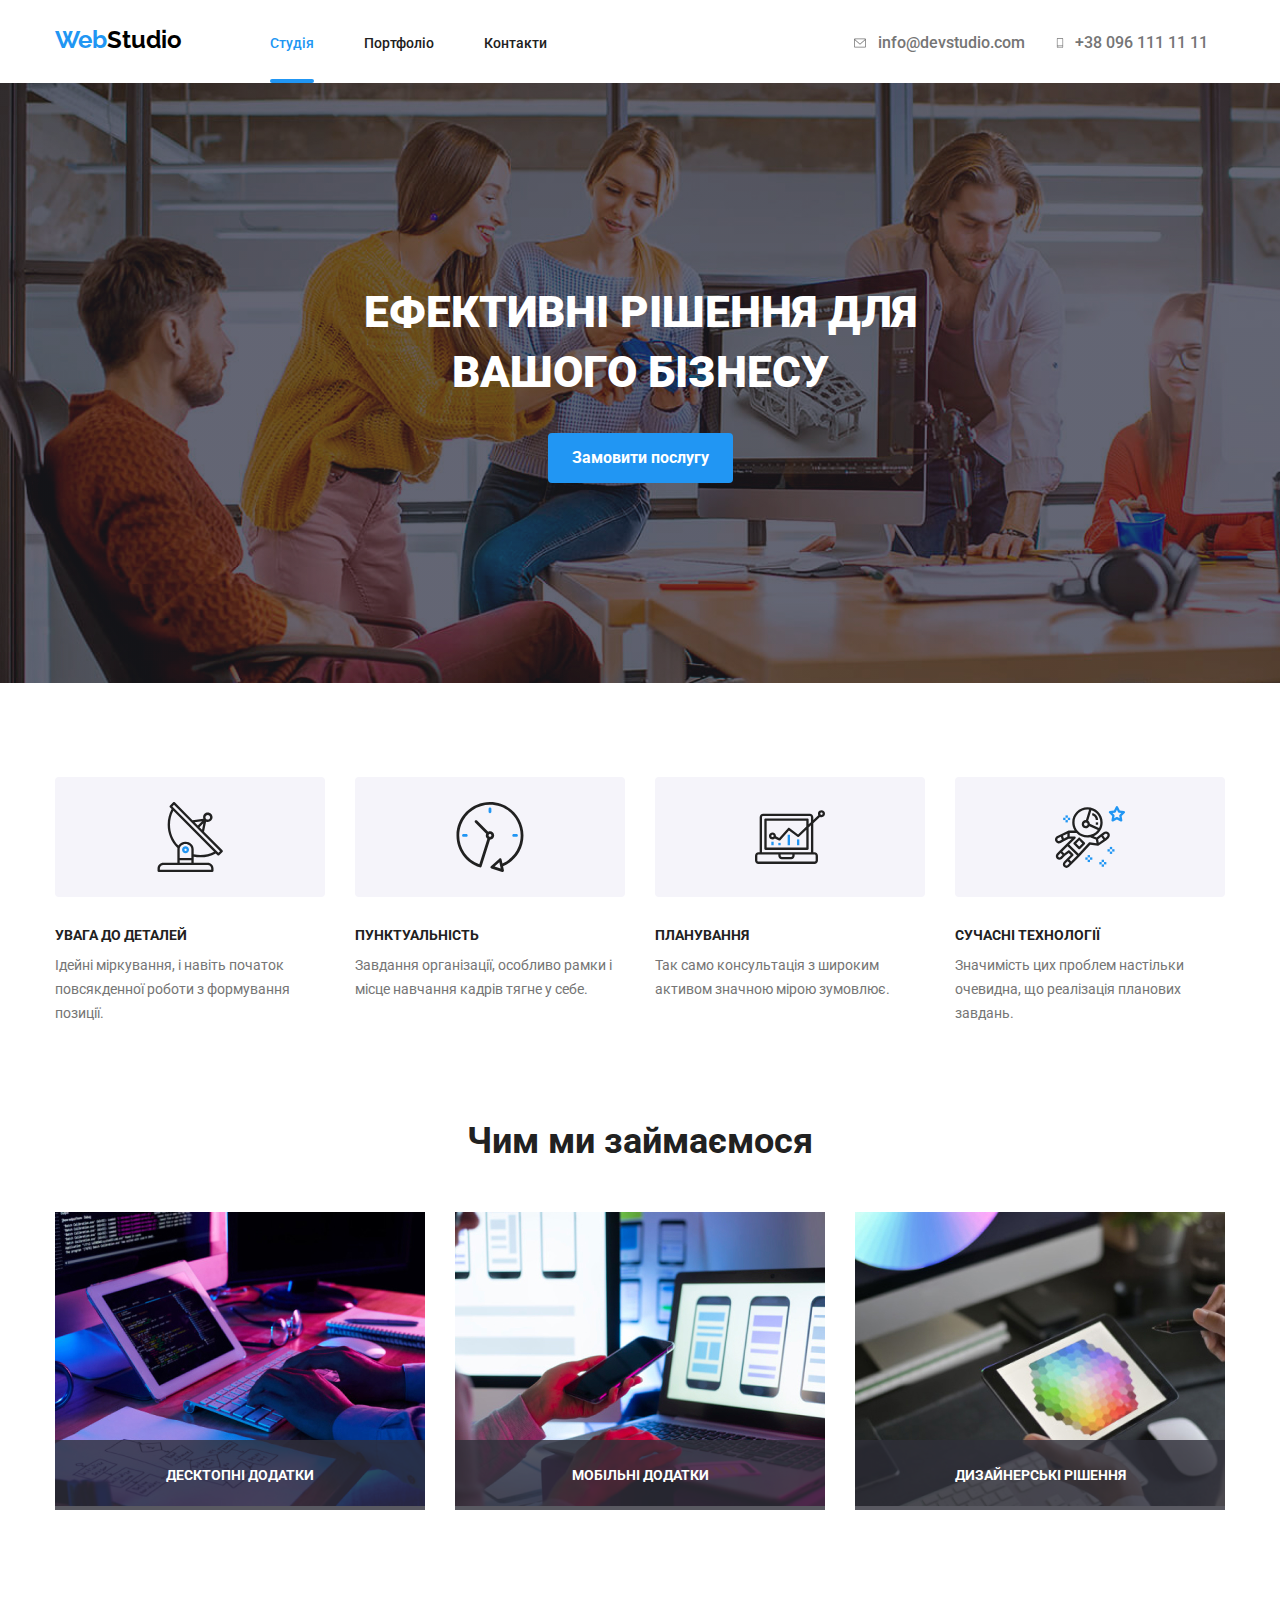
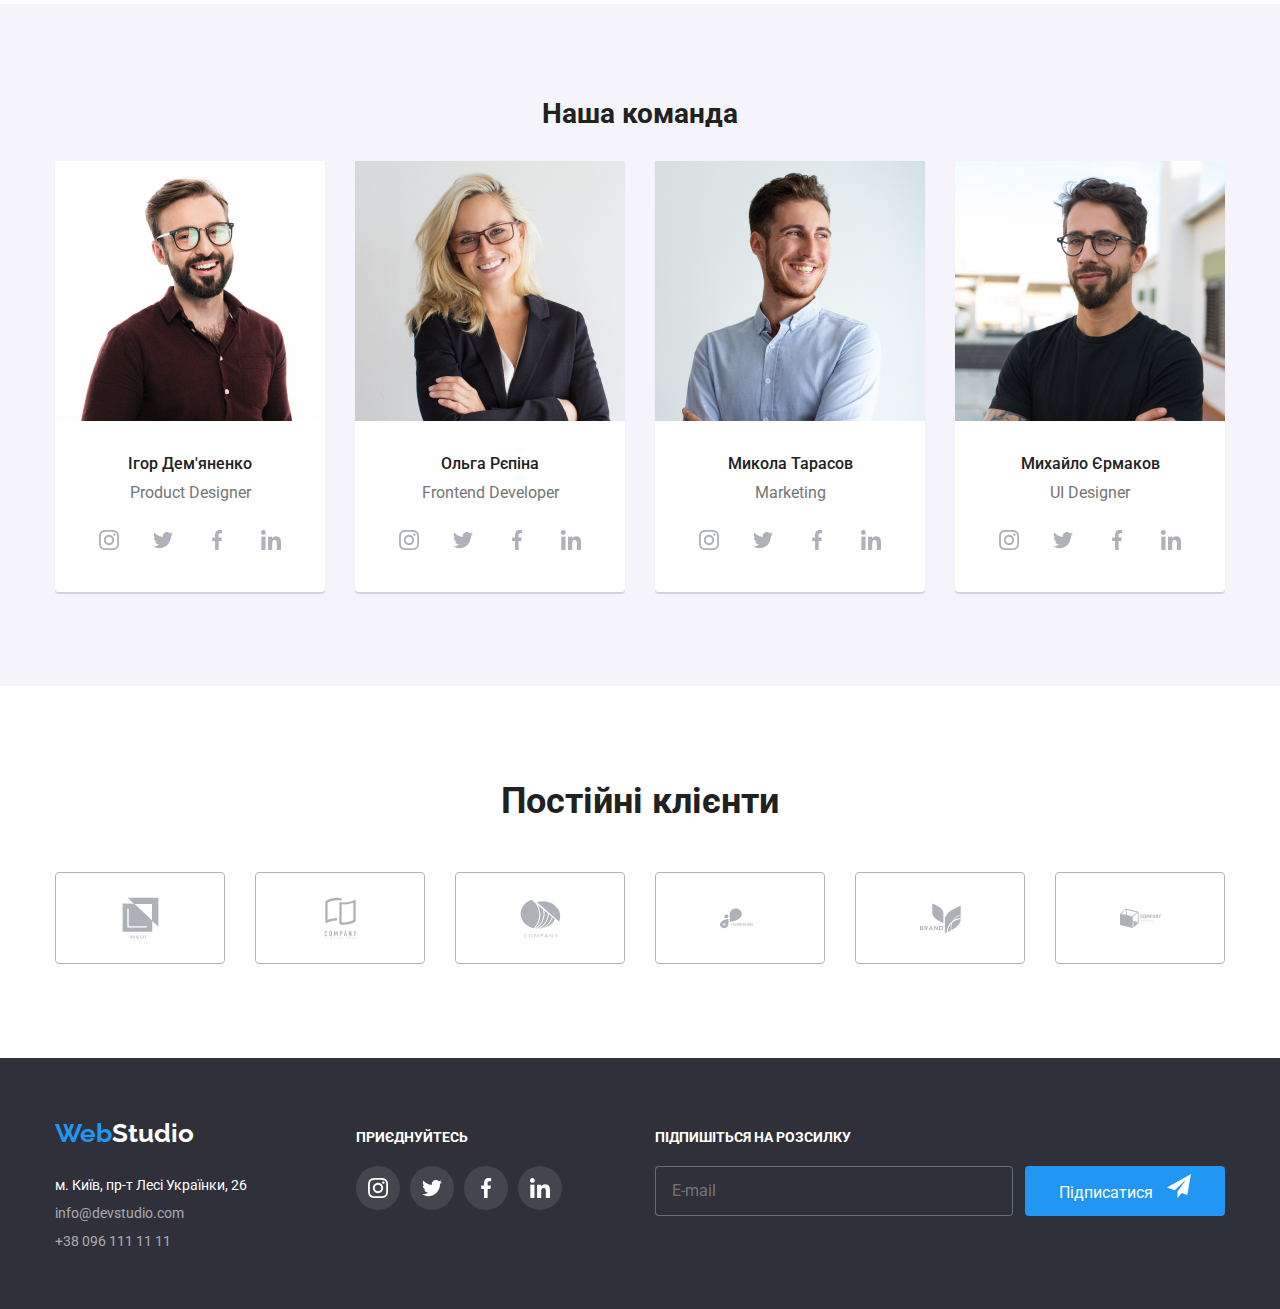
==== commit ee50510b: "31-12" ====
--- a/index.html
+++ b/index.html
@@ -15,7 +15,7 @@
         <div class="container aside">
             <a href="" class="logo"><span class="logo__web">Web</span>Studio</a>
             
-            <div class="menu-container is-open" data-menu>
+            <div class="menu-container " data-menu>
                 <nav>
                     <ul class="nav list">
                         <li class="nav__item">
@@ -161,13 +161,13 @@
                 <h2 class="team__title">Наша команда</h2>
                 <ul class="team-card list">
                     <li class="team-card__item">
-                        <img 
-                        srcset="
-                        ./images/p-designer480.jpg 480w, 
-                        ./images/p-designer768.jpg 768w,
-                        ./images/p-designer1200.jpg 1200w"
-                        src="./images/p-designer480.jpg" alt="Product Designer" 
-                        sizes="(max-width:767px) 480px, (max-width:1199px) 768px, (min-width:1200px) 1200px ">
+                        <picture>
+                            <source srcset="./images/p-designer480.jpg 1x, ./images/p-designer480@2x.jpg 2x," media="(max-width:767px)">
+                            <source srcset="./images/p-designer768.jpg 1x, ./images/p-designer768@2x.jpg 2x," media="(max-width:1199px)">
+                            <source srcset="./images/p-designer1200.jpg 1x, ./images/p-designer1200@2x.jpg 2x," media="(min-width:1200px)">
+                            <img src="./images/p-designer768.jpg" alt="Product Designer">
+                        </picture>
+                        
                         <div class="person-descriptions">
                             <h3 class="person-descriptions__subtitle">Ігор Дем'яненко</h3>
                             <p>Product Designer</p>
@@ -204,13 +204,13 @@
                         </div>
                     </li>
                     <li class="team-card__item">
-                        <img 
-                        srcset="
-                        ./images/f-designer480.jpg 480w, 
-                        ./images/f-designer768.jpg 768w,
-                        ./images/f-designer1200.jpg 1200w"
-                        src="./images/f-designer480.jpg" alt="Frontend Developer" 
-                        sizes="(max-width:767px) 480px, (max-width:1199px) 768px, (min-width:1200px) 1200px ">
+                        <picture>
+                            <source srcset="./images/f-designer480.jpg 1x, ./images/f-designer480@2x.jpg 2x" media="(max-width:767px)">
+                            <source srcset="./images/f-designer768.jpg 1x, ./images/f-designer768@2x.jpg 2x" media="(max-width:1199px)">
+                            <source srcset="./images/f-designer1200.jpg 1x, ./images/f-designer1200@2x.jpg 2x" media="(min-width:1200px)">
+                            <img src="./images/f-designer768.jpg" alt="Frontend Developer" >
+                        </picture>
+                        
                         <div class="person-descriptions">
                             <h3 class="person-descriptions__subtitle">Ольга Рєпіна</h3>
                             <p>Frontend Developer</p>
@@ -247,13 +247,13 @@
                         </div>
                     </li>
                     <li class="team-card__item">
-                        <img 
-                        srcset="
-                        ./images/marketing480.jpg 480w, 
-                        ./images/marketing768.jpg 768w,
-                        ./images/marketing1200.jpg 1200w"
-                        src="./images/marketing480.jpg" alt="Marketing" 
-                        sizes="(max-width:767px) 480px, (max-width:1199px) 768px, (min-width:1200px) 1200px ">
+                        <picture>
+                            <source srcset="./images/marketing480.jpg 1x, ./images/marketing480@2x.jpg 2x" media="(max-width:767px)">
+                            <source srcset="./images/marketing768.jpg 1x, ./images/marketing768@2x.jpg 2x" media="(max-width:1199px)">
+                            <source srcset="./images/marketing1200.jpg 1x, ./images/marketing1200@2x.jpg 2x" media="(min-width:1200px)">
+                            <img src="./images/marketing768.jpg" alt="Marketing">
+                        </picture>
+                        
                         <div class="person-descriptions">
                             <h3 class="person-descriptions__subtitle">Микола Тарасов</h3>
                             <p>Marketing</p>
@@ -290,13 +290,13 @@
                         </div>
                     </li>
                     <li class="team-card__item">
-                        <img 
-                        srcset="
-                        ./images/ui480.jpg 480w, 
-                        ./images/ui768.jpg 768w,
-                        ./images/ui1200.jpg 1200w"
-                        src="./images/ui480.jpg" alt="UI Designer" 
-                        sizes="(max-width:767px) 480px, (max-width:1199px) 768px, (min-width:1200px) 1200px ">
+                        <picture>
+                            <source srcset="./images/ui480.jpg 1x, ./images/ui480@2x.jpg 2x" media="(max-width:767px)">
+                            <source srcset="./images/ui768.jpg 1x, ./images/ui768@2x.jpg 2x" media="(max-width:1199px)">
+                            <source srcset="./images/ui1200.jpg 1x, ./images/ui1200@2x.jpg 2x" media="(min-width:1200px)">
+                            <img src="./images/ui768.jpg" alt="UI Designer">
+                        </picture>
+                        
                         <div class="person-descriptions">
                             <h3 class="person-descriptions__subtitle">Михайло Єрмаков</h3>
                             <p>UI Designer</p>
@@ -337,7 +337,7 @@
             
         </section>
 
-        <section class="section wrap">
+        <section class="section ">
             <div class="container">
                 <h2 class="section__title">Постійні клієнти</h2>
                 <ul class="client list">
--- a/css/main.min.css
+++ b/css/main.min.css
@@ -1 +1 @@
-.communication-list__link,.client__link,.social__link,.form-el__icon,.form-el__content,.close-btn,.modal,.backdrop{transition-duration:250ms;transition-timing-function:cubic-bezier(0.4, 0, 0.2, 1)}body{background-color:#fff;color:#757575;font-family:"Roboto",sans-serif}.container{width:450px;margin-left:auto;margin-right:auto}@media screen and (min-width: 768px){.container{width:738px}}@media screen and (min-width: 1200px){.container{width:1200px;padding-left:15px;padding-right:15px}}@media screen and (min-width: 1200px){.aside{display:flex;align-items:center}}@media screen and (max-width: 1199px){.section{padding-top:60px;padding-bottom:60px}}@media screen and (min-width: 1200px){.section{padding-top:94px;padding-bottom:94px}}.list{padding:0;margin:0;list-style:none}.visually-hidden{position:absolute;width:1px;height:1px;margin:-1px;border:0;padding:0;white-space:nowrap;-webkit-clip-path:inset(100%);clip-path:inset(100%);clip:rect(0 0 0 0);overflow:hidden}img{width:100%;max-height:100%}header{position:relative}header .container{display:flex}.logo{margin-top:16px;margin-bottom:16px;color:#000;font-family:"Raleway",sans-serif;font-size:24px;line-height:1.17;font-weight:700;text-decoration:none}@media screen and (min-width: 768px){.logo{margin:26px 88px 26px 0}}.logo__web{color:#2196f3}@media screen and (max-width: 767px){.menu-container{display:none;position:absolute;top:0;left:0;max-width:480px}.menu-container.is-open{display:flex;flex-direction:column;padding:48px 83px 48px 40px;background-color:#fff}.menu-button{display:inline-flex;margin-top:10px;margin-bottom:10px;margin-left:auto;padding:0;border:none;background-color:rgba(0,0,0,0)}.menu-button .icon-cross{display:none}.menu-button.is-open .icon-cross{display:block;position:absolute}.menu-button.is-open .icon-menu{display:none}.nav__item:not(:last-child){margin-bottom:32px}.nav__link{font-size:40px;line-height:1.17;color:#212121;text-decoration:none}.nav__link:focus,.nav__link:hover{color:#2196f3}.contact{display:flex;flex-direction:column-reverse;margin-bottom:64px}.contact__item:last-child{margin-bottom:32px}.contact__tel{margin-bottom:32px;color:#2196f3;font-size:34px;line-height:1.17;font-weight:500;text-decoration:none;transition-property:color}.contact__link{color:#757575;font-size:24px;line-height:1.17;font-weight:500;text-decoration:none;transition-property:color}.contact__link:focus,.contact__link:hover,.contact__tel:focus,.contact__tel:hover{color:#2196f3}.contact__tel-icon,.contact__link-icon{display:none}.nav__link--current{color:#2196f3}.nav-social{display:flex}.nav-social__item{border-right:1px solid rgba(33,33,33,.2);margin-right:10px}.nav-social__item:last-child{border-right:none}.nav-social__item:not(:last-child)::after{content:"";margin-right:10px}.nav-social__link{text-decoration:none;font-size:18px;line-height:1.22;font-weight:500;color:#2196f3}}@media screen and (min-width: 768px){header .container{align-items:baseline}.menu-button{display:none}.nav-social{display:none}.menu-container{display:flex;align-items:center}.nav__item:not(:last-child){margin-right:50px}.nav__item{position:relative}.nav__link{display:block;padding-top:32px;padding-bottom:32px;color:#212121;text-decoration:none}.nav__link:focus,.nav__link:hover{color:#2196f3}.nav__link--current{color:#2196f3}.nav__link--current::after{content:"";position:absolute;bottom:0;display:block;width:100%;height:4px;border-radius:2px;background-color:#2196f3}}.nav{font-size:14px;line-height:1.17;font-weight:500}@media screen and (max-width: 767px){.nav{margin-bottom:306px}}@media screen and (min-width: 768px){.nav{display:flex}}@media screen and (min-width: 768px)and (max-width: 1199px){.nav{margin-right:101px}}@media screen and (min-width: 768px){.contact{display:flex}}@media screen and (min-width: 768px)and (max-width: 1199px){.contact{flex-direction:column;margin-right:0}}@media screen and (min-width: 1200px){.contact{margin-left:305px}}@media screen and (min-width: 768px)and (max-width: 1199px){.contact__item:not(:last-child){margin-bottom:10px}}@media screen and (min-width: 1200px){.contact__item:not(:last-child){margin-right:30px}}@media screen and (min-width: 768px){.contact__link,.contact__tel{display:flex;align-items:center;color:#757575;font-weight:500;text-decoration:none}.contact__link:focus,.contact__link:hover,.contact__tel:focus,.contact__tel:hover{color:#2196f3}}@media screen and (min-width: 768px)and (max-width: 1199px){.contact__link,.contact__tel{font-size:12px;line-height:1.17}}@media screen and (min-width: 768px){.contact__tel-icon{fill:currentColor;margin-right:8px}}@media screen and (min-width: 1200px){.contact__tel-icon{margin-right:10px}}@media screen and (min-width: 768px){.contact__link-icon{fill:currentColor;margin-right:8px}}@media screen and (min-width: 1200px){.contact__link-icon{margin-right:10px}}@media screen and (max-width: 767px){.main{max-width:480px;height:400px;margin-left:auto;margin-right:auto;padding-top:118px;padding-bottom:118px;background-color:#c4c4c4;background-image:linear-gradient(to right, rgba(47, 48, 58, 0.4), rgba(47, 48, 58, 0.4)),url(../images/Header480.jpg);background-size:cover}}@media screen and (max-width: 767px)and (min-device-pixel-ratio: 2),screen and (max-width: 767px)and (-webkit-min-device-pixel-ratio: 2),screen and (max-width: 767px)and (min-resolution: 192dpi),screen and (max-width: 767px)and (min-resolution: 2dppx){.main .box{background-image:url("Header480@2x.jpg")}}@media screen and (min-width: 768px){.main{max-width:768px;height:400px;margin-left:auto;margin-right:auto;padding-top:118px;padding-bottom:118px;background-color:#c4c4c4;background-image:linear-gradient(to right, rgba(47, 48, 58, 0.4), rgba(47, 48, 58, 0.4)),url(../images/Header768.jpg);background-size:cover}}@media screen and (min-width: 768px)and (min-device-pixel-ratio: 2),screen and (min-width: 768px)and (-webkit-min-device-pixel-ratio: 2),screen and (min-width: 768px)and (min-resolution: 192dpi),screen and (min-width: 768px)and (min-resolution: 2dppx){.main .box{background-image:url("Header768@2x.jpg")}}@media screen and (min-width: 1200px){.main{max-width:1600px;height:600px;margin-left:auto;margin-right:auto;padding-top:200px;padding-bottom:200px;background-color:#c4c4c4;background-image:linear-gradient(to right, rgba(47, 48, 58, 0.4), rgba(47, 48, 58, 0.4)),url(../images/Header1200.jpg);background-size:cover}}@media screen and (min-width: 1200px)and (min-device-pixel-ratio: 2),screen and (min-width: 1200px)and (-webkit-min-device-pixel-ratio: 2),screen and (min-width: 1200px)and (min-resolution: 192dpi),screen and (min-width: 1200px)and (min-resolution: 2dppx){.main .box{background-image:url("Header1200@2x.jpg")}}.main{background-color:#2f303a}.main .container{display:block}.main__banner{margin-top:0;margin-bottom:0;margin-left:auto;margin-right:auto;text-align:center;color:#fff}@media screen and (max-width: 1199px){.main__banner{width:360px;font-size:26px;line-height:1.61;font-weight:900}}@media screen and (min-width: 1200px){.main__banner{width:696px;font-size:44px;line-height:1.36;font-weight:900}}.main__btn{display:block;margin-top:30px;margin-left:auto;margin-right:auto;padding:10px 24px;border-radius:4px;border:none;background-color:#2196f3;color:#fff;font-size:16px;line-height:1.87;font-weight:700;cursor:pointer}.backdrop{position:fixed;top:0;left:0;transition-property:opacity,visibility;width:100%;height:100%;background-color:rgba(0,0,0,.2)}.is-hidden{opacity:0;pointer-events:none;visibility:hidden}.modal{position:absolute;top:50%;left:50%;border-radius:4px;padding:40px;background-color:#fff;box-shadow:0px 2px 1px 0px rgba(0,0,0,.2);transition-property:transform;transform:translate(-50%, -50%) scale(1)}@media screen and (max-width: 1199px){.modal{width:450px;height:609px}}.backdrop.is-hidden .modal{transform:scale(0.2)}.close-btn{position:absolute;top:8px;right:8px;display:flex;padding:6px;border:1px solid rgba(0,0,0,.1);border-radius:50%;background-color:#fff;transition-property:fill;cursor:pointer}.close-btn:hover,.close-btn:focus{fill:#2196f3}.modal__title{display:flex;text-align:center;margin-top:0;margin-bottom:12px;font-size:20px;line-height:1.17;color:#212121;font-family:Roboto;letter-spacing:.03em}.form-el{position:relative}.form-el label{display:block;margin-bottom:4px;font-size:12px;line-height:1.17}.form-el:not(:first-child){margin-top:10px}.form-el__content{height:40px;border:1px solid rgba(33,33,33,.2);border-radius:4px;margin:0;padding-top:12px;padding-bottom:12px;padding-left:42px;outline:none;cursor:pointer;transition-property:border-color}.form-el__content:focus{border-color:#2196f3}.form-el__content:focus+.form-el_icon{border-color:#2196f3}@media screen and (max-width: 1199px){.form-el__content{width:370px}}@media screen and (min-width: 1200px){.form-el__content{width:448px}}.form-el__icon{position:absolute;top:50%;left:12px;transition-property:fill}.form-el--size{height:138px}.form-el__area{width:448px;height:120px;resize:none;border:1px solid rgba(33,33,33,.2);border-radius:4px;outline:none;margin:0;padding:12px 16px}.form-el__area::-moz-placeholder{font-size:12px;line-height:1.17}.form-el__area::placeholder{font-size:12px;line-height:1.17}.form-el__area:focus{border-color:#2196f3}@media screen and (max-width: 1199px){.form-el__area{width:370px}}@media screen and (min-width: 1200px){.form-el__area{width:448px}}.form-box{margin:20px 12px 0 13px}.label{display:flex;align-items:center;font-size:14px;font-weight:400}@media screen and (max-width: 1199px){.label{font-size:12px;line-height:1.17}}@media screen and (min-width: 1200px){.label{font-size:14px;line-height:1.71}}.label__checkbox{-webkit-appearance:none;-moz-appearance:none;appearance:none;position:absolute}.label__checkbox:focus+.label__check-icon{border:2px solid #2196f3}.label__check-icon{display:inline-block;width:16px;height:15px;margin-right:4px;border:2px solid #212121;border-radius:2px}.label__check-icon:focus{border:2px solid #2196f3}.label__checkbox:checked+.label__check-icon{border-color:rgba(0,0,0,0);background-color:#2196f3;background-image:url("../images/SVG/icon check.svg");background-size:contain;background-origin:border-box}.label__check-link{margin-left:4px;color:#2196f3}.send-btn{display:block;width:200px;height:50px;border-color:rgba(0,0,0,0);border-radius:4px;margin-top:30px;margin-left:auto;margin-right:auto;padding:0;background-color:#2196f3;color:#fff;cursor:pointer;font-size:16px;font-weight:700;line-height:1.86;box-shadow:0px 4px 4px 0px rgba(0,0,0,.15)}@media screen and (min-width: 768px){.feature{display:flex;flex-wrap:wrap}}@media screen and (min-width: 1200px){.feature{display:flex}}@media screen and (max-width: 767px){.feature__item--size{width:450px}}@media screen and (min-width: 768px){.feature__item--size{width:354px}}@media screen and (min-width: 1200px){.feature__item--size{width:270px}}@media screen and (max-width: 1199px){.feature__item:not(:last-child){margin-bottom:30px}}@media screen and (min-width: 768px)and (max-width: 1199px){.feature__item:nth-child(2n+1){margin-right:30px}.feature__item:nth-last-child(2){margin-bottom:0}}@media screen and (min-width: 1200px){.feature__item:not(:last-child){margin-right:30px}}.feature__icon-bg{display:flex;height:120px;margin-bottom:30px;justify-content:center;align-items:center;border-radius:4px;background-color:#f5f4fa}.feature__subtitle{margin-top:30px;margin-bottom:0;color:#212121;font-size:14px;line-height:1.17;text-align:center}.feature p{margin-top:10px;margin-bottom:0;font-size:14px;line-height:1.71}@media screen and (max-width: 1199px){.works{display:none}}@media screen and (min-width: 1200px){.works{padding-top:0}}@media screen and (min-width: 1200px){.works__title{margin-top:0;margin-bottom:50px;margin-left:auto;margin-right:auto;text-align:center;color:#212121;font-size:36px;line-height:1.17}.works-card{display:flex}.works-card__item{position:relative}.works-card__item:not(:last-child){margin-right:30px}.works-card__description{position:absolute;bottom:0;display:flex;width:370px;height:70px;margin:0;justify-content:center;align-items:center;font-weight:700;font-size:14px;line-height:1.17;color:#fff;background-color:rgba(47,48,58,.8)}}@media screen and (min-width: 1200px){.team .container{flex-wrap:wrap}}.team{background-color:#f5f4fa}.team__title{margin-top:0;margin-bottom:30px;text-align:center;color:#212121;font-size:28px;line-height:1.17}@media screen and (min-width: 768px){.team-card{display:flex;flex-wrap:wrap}}@media screen and (min-width: 1200px){.team-card{display:flex}}.team-card__item{border-radius:0 0 4px 4px;background-color:#fff;box-shadow:0px 2px 1px 0px rgba(0,0,0,.14)}@media screen and (max-width: 1199px){.team-card__item{width:450px}.team-card__item:not(:last-child){margin-bottom:30px}}@media screen and (min-width: 768px)and (max-width: 1199px){.team-card__item{width:354px}.team-card__item:nth-child(2n+1){margin-right:30px}.team-card__item:nth-last-child(2){margin-bottom:0}}@media screen and (min-width: 1200px){.team-card__item{width:270px}.team-card__item:not(:last-child){margin-bottom:0;margin-right:30px}}.person-descriptions{padding-top:30px;padding-bottom:30px}.person-descriptions__subtitle{margin-top:0;margin-bottom:10px;text-align:center;color:#212121;font-size:16px;line-height:1.17;font-weight:500}.team-card p{margin:0 0 16px 0;text-align:center}.social{display:flex;padding:0;justify-content:center;list-style:none}.social__link{display:flex;width:44px;height:44px;justify-content:center;align-items:center;border-radius:50%;fill:#afb1b8;transition-property:border-radius,background-color,fill}.social__link:hover,.social__link:focus{border-radius:50%;background-color:#2196f3;fill:#fff}.social__item:not(:last-child){margin-right:10px}.client{display:flex;flex-wrap:wrap}.section__title{margin-top:0;margin-bottom:50px;margin-left:auto;margin-right:auto;text-align:center;color:#212121;font-size:36px;line-height:1.17}@media screen and (max-width: 767px){.client__item{width:calc((100% - 30px)/2);margin-right:30px;margin-bottom:30px}.client__item:nth-child(2n){margin-right:0}.client__item:nth-last-child(-n+2){margin-bottom:0}}@media screen and (min-width: 768px)and (max-width: 1199px){.client__item{width:calc((100% - 60px)/3);margin-right:30px;margin-bottom:30px}.client__item:nth-child(3n){margin-right:0}.client__item:nth-last-child(-n+3){margin-bottom:0}}@media screen and (min-width: 1200px){.client__item:not(:last-child){margin-right:30px}}.client__link{display:flex;justify-content:center;align-items:center;border:1px solid #afb1b8;border-radius:4px;height:92px;fill:#afb1b8;transition-property:fill,border}.client__link:hover,.client__link:focus{fill:#2196f3;border:1px solid #2196f3}@media screen and (max-width: 767px){.client__link{width:210px}}@media screen and (min-width: 768px){.client__link{width:226px}}@media screen and (min-width: 1200px){.client__link{width:170px}}footer{padding-top:60px;padding-bottom:60px;background-color:#2f303a;background-size:cover}@media screen and (max-width: 1199px){footer{text-align:center}}@media screen and (min-width: 768px){.wrap{display:flex;align-items:baseline}}@media screen and (min-width: 1200px){.footer{display:flex;align-items:baseline}}@media screen and (max-width: 767px){.info{display:flex;flex-direction:column}}@media screen and (min-width: 768px)and (max-width: 1199px){.info{margin-left:61px}}@media screen and (min-width: 1200px){.info{width:231px;margin-right:70px}}.info__logo{color:#fff;font-family:"Raleway",sans-serif;font-size:26px;line-height:1.17;font-weight:700;text-decoration:none}@media screen and (max-width: 1199px){.info__logo{display:block;margin-bottom:28px}}@media screen and (min-width: 1200px){.info__logo{margin-right:auto}}.info__web{color:#2196f3}.info__address{color:#fff;font-size:14px;font-style:normal}@media screen and (max-width: 1199px){.info__address{margin-bottom:60px}}@media screen and (min-width: 1200px){.info__address{margin-top:28px;margin-right:auto}}.footer-list{margin-top:12px}.footer-list__item:not(:first-child){margin-top:12px}.footer-list__link,.footer-list__tel{color:rgba(255,255,255,.6);font-weight:400;text-decoration:none}@media screen and (max-width: 767px){.communication{margin-bottom:60px}}@media screen and (min-width: 768px)and (max-width: 1199px){.communication{margin-left:165px}}@media screen and (min-width: 1200px){.communication{margin-right:93px}}.communication__title{color:#fff;font-size:14px;font-weight:700;line-height:1.17}@media screen and (max-width: 1199px){.communication__title{margin-top:0;margin-bottom:20px}}@media screen and (min-width: 1200px){.communication__title{margin:0 90px 20px 0}}.communication-list{display:flex}@media screen and (max-width: 767px){.communication-list{justify-content:center}}.communication-list__item:not(:last-child){margin-right:10px}.communication-list__link{display:flex;width:44px;height:44px;justify-content:center;align-items:center;border-radius:50%;background-color:rgba(255,255,255,.1);fill:#fff;transition-property:background-color}.communication-list__link:hover,.communication-list__link:focus{background-color:#2196f3}.sub{margin-right:0}@media screen and (min-width: 1200px){.sub{width:570px;height:86px}}.sub__title{margin:0 auto 20px auto;color:#fff;font-size:14px;font-weight:700;line-height:1.17}@media screen and (max-width: 1199px){.sub__title{margin:0 auto 20px auto}}@media screen and (min-width: 1200px){.sub__title{margin:0}}@media screen and (min-width: 768px){.form{display:flex}}@media screen and (min-width: 768px)and (max-width: 1199px){.form{flex-direction:column;align-items:center}}@media screen and (min-width: 1200px){.form{margin-top:20px}}.form__text{height:50px;border:1px solid rgba(255,255,255,.3);border-radius:4px;margin-right:12px;padding-top:15px;padding-bottom:15px;padding-left:16px;background-color:#2f303a;color:rgba(255,255,255,.6)}.form__text:focus{border-color:#2196f3}@media screen and (max-width: 1199px){.form__text{width:450px;margin-bottom:20px}}@media screen and (min-width: 1200px){.form__text{width:358px}}.form__btn{width:200px;height:50px;border-radius:4px;padding-left:28px;padding-right:28px;background-color:#2196f3;border-color:rgba(0,0,0,0);cursor:pointer;font-size:16px;line-height:1.88;color:#fff}.form__el{margin-left:10px;fill:#fff}/*# sourceMappingURL=main.min.css.map */+.communication-list__link,.client__link,.social__link,.form-el__icon,.form-el__content,.close-btn,.modal,.backdrop{transition-duration:250ms;transition-timing-function:cubic-bezier(0.4, 0, 0.2, 1)}body{background-color:#fff;color:#757575;font-family:"Roboto",sans-serif}.container{width:300px;margin-left:auto;margin-right:auto}@media screen and (min-width: 480px){.container{width:450px}}@media screen and (min-width: 768px){.container{width:738px}}@media screen and (min-width: 1200px){.container{width:1200px;padding-left:15px;padding-right:15px}}@media screen and (min-width: 1200px){.aside{display:flex;align-items:center}}@media screen and (max-width: 1199px){.section{padding-top:60px;padding-bottom:60px}}@media screen and (min-width: 1200px){.section{padding-top:94px;padding-bottom:94px}}.list{padding:0;margin:0;list-style:none}.visually-hidden{position:absolute;width:1px;height:1px;margin:-1px;border:0;padding:0;white-space:nowrap;-webkit-clip-path:inset(100%);clip-path:inset(100%);clip:rect(0 0 0 0);overflow:hidden}img{width:100%;max-height:100%}header{position:relative}header .container{display:flex}.logo{margin-top:16px;margin-bottom:16px;color:#000;font-family:"Raleway",sans-serif;font-size:24px;line-height:1.17;font-weight:700;text-decoration:none}@media screen and (min-width: 768px){.logo{margin:26px 88px 26px 0}}.logo__web{color:#2196f3}@media screen and (max-width: 479px){.menu-container{display:none;position:absolute;top:0;left:0;max-width:320px}.menu-container.is-open{display:flex;flex-direction:column;padding:38px 73px 38px 30px;background-color:#fff}.menu-button{display:inline-flex;margin-top:10px;margin-bottom:10px;margin-left:auto;padding:0;border:none;background-color:rgba(0,0,0,0)}.menu-button:hover,.menu-button:focus{fill:#2196f3}.menu-button.is-open .icon-menu{display:block}.menu-button.is-open .icon-cross{display:none;position:absolute}.menu-button .icon-menu{display:none}.nav__item:not(:last-child){margin-bottom:32px}.nav__link{font-size:30px;line-height:1.17;color:#212121;text-decoration:none}.nav__link:focus,.nav__link:hover{color:#2196f3}.contact{display:flex;flex-direction:column-reverse;margin-bottom:64px}.contact__item:last-child{margin-bottom:32px}.contact__tel{margin-bottom:32px;color:#2196f3;font-size:24px;line-height:1.17;font-weight:500;text-decoration:none;transition-property:color}.contact__link{color:#757575;font-size:20px;line-height:1.17;font-weight:500;text-decoration:none;transition-property:color}.contact__link:focus,.contact__link:hover,.contact__tel:focus,.contact__tel:hover{color:#2196f3}.contact__tel-icon,.contact__link-icon{display:none}.nav__link--current{color:#2196f3}.nav-social{display:flex}.nav-social__item{border-right:1px solid rgba(33,33,33,.2);margin-right:5px}.nav-social__item:last-child{border-right:none}.nav-social__item:not(:last-child)::after{content:"";margin-right:5px}.nav-social__link{text-decoration:none;font-size:12px;line-height:1.22;font-weight:500;color:#2196f3}}@media screen and (min-width: 480px)and (max-width: 767px){.menu-container{display:none;position:absolute;top:0;left:-50%}.menu-container.is-open{display:flex;position:relative;flex-direction:column;padding:48px 83px 48px 40px;background-color:#fff}.menu-button{display:inline-flex;margin-top:10px;margin-bottom:10px;margin-left:auto;padding:0;border:none;background-color:rgba(0,0,0,0)}.menu-button:hover,.menu-button:focus{fill:#2196f3}.menu-button.is-open .icon-menu{display:block}.menu-button.is-open .icon-cross{display:none;position:absolute}.menu-button .icon-menu{display:none}.nav__item:not(:last-child){margin-bottom:32px}.nav__link{font-size:40px;line-height:1.17;color:#212121;text-decoration:none}.nav__link:focus,.nav__link:hover{color:#2196f3}.contact{display:flex;flex-direction:column-reverse;margin-bottom:64px}.contact__item:last-child{margin-bottom:32px}.contact__tel{margin-bottom:32px;color:#2196f3;font-size:34px;line-height:1.17;font-weight:500;text-decoration:none;transition-property:color}.contact__link{color:#757575;font-size:24px;line-height:1.17;font-weight:500;text-decoration:none;transition-property:color}.contact__link:focus,.contact__link:hover,.contact__tel:focus,.contact__tel:hover{color:#2196f3}.contact__tel-icon,.contact__link-icon{display:none}.nav__link--current{color:#2196f3}.nav-social{display:flex}.nav-social__item{border-right:1px solid rgba(33,33,33,.2);margin-right:10px}.nav-social__item:last-child{border-right:none}.nav-social__item:not(:last-child)::after{content:"";margin-right:10px}.nav-social__link{text-decoration:none;font-size:18px;line-height:1.22;font-weight:500;color:#2196f3}}@media screen and (min-width: 768px){header .container{align-items:baseline}.menu-button{display:none}.nav-social{display:none}.menu-container{display:flex;align-items:center}.nav__item:not(:last-child){margin-right:50px}.nav__item{position:relative}.nav__link{display:block;padding-top:32px;padding-bottom:32px;color:#212121;text-decoration:none}.nav__link:focus,.nav__link:hover{color:#2196f3}.nav__link--current{color:#2196f3}.nav__link--current::after{content:"";position:absolute;bottom:0;display:block;width:100%;height:4px;border-radius:2px;background-color:#2196f3}}.nav{font-size:14px;line-height:1.17;font-weight:500}@media screen and (max-width: 479px){.nav{margin-bottom:206px}}@media screen and (min-width: 480px)and (max-width: 767px){.nav{margin-bottom:306px}}@media screen and (min-width: 768px){.nav{display:flex}}@media screen and (min-width: 768px)and (max-width: 1199px){.nav{margin-right:101px}}@media screen and (min-width: 768px){.contact{display:flex}}@media screen and (min-width: 768px)and (max-width: 1199px){.contact{flex-direction:column;margin-right:0}}@media screen and (min-width: 1200px){.contact{margin-left:305px}}@media screen and (min-width: 768px)and (max-width: 1199px){.contact__item:not(:last-child){margin-bottom:10px}}@media screen and (min-width: 1200px){.contact__item:not(:last-child){margin-right:30px}}@media screen and (min-width: 768px){.contact__link,.contact__tel{display:flex;align-items:center;color:#757575;font-weight:500;text-decoration:none}.contact__link:focus,.contact__link:hover,.contact__tel:focus,.contact__tel:hover{color:#2196f3}}@media screen and (min-width: 768px)and (max-width: 1199px){.contact__link,.contact__tel{font-size:12px;line-height:1.17}}@media screen and (min-width: 768px){.contact__tel-icon{fill:currentColor;margin-right:8px}}@media screen and (min-width: 1200px){.contact__tel-icon{margin-right:10px}}@media screen and (min-width: 768px){.contact__link-icon{fill:currentColor;margin-right:8px}}@media screen and (min-width: 1200px){.contact__link-icon{margin-right:10px}}.main{margin-left:auto;margin-right:auto;padding-top:118px;padding-bottom:118px;background-color:#c4c4c4}@media screen and (max-width: 479px){.main{max-width:300px;height:250px;padding-top:60px;padding-bottom:60px;background-image:linear-gradient(to right, rgba(47, 48, 58, 0.4), rgba(47, 48, 58, 0.4)),url(../images/Header480.jpg);background-size:cover}}@media screen and (max-width: 479px)and (min-device-pixel-ratio: 2),screen and (max-width: 479px)and (-webkit-min-device-pixel-ratio: 2),screen and (max-width: 479px)and (min-resolution: 192dpi),screen and (max-width: 479px)and (min-resolution: 2dppx){.main .box{background-image:url("Header480@2x.jpg")}}@media screen and (min-width: 480px)and (max-width: 767px){.main{max-width:480px;height:400px;background-image:linear-gradient(to right, rgba(47, 48, 58, 0.4), rgba(47, 48, 58, 0.4)),url(../images/Header480.jpg);background-size:cover}}@media screen and (min-width: 480px)and (max-width: 767px)and (min-device-pixel-ratio: 2),screen and (min-width: 480px)and (max-width: 767px)and (-webkit-min-device-pixel-ratio: 2),screen and (min-width: 480px)and (max-width: 767px)and (min-resolution: 192dpi),screen and (min-width: 480px)and (max-width: 767px)and (min-resolution: 2dppx){.main .box{background-image:url("Header480@2x.jpg")}}@media screen and (min-width: 768px){.main{height:400px;background-image:linear-gradient(to right, rgba(47, 48, 58, 0.4), rgba(47, 48, 58, 0.4)),url(../images/Header768.jpg);background-size:cover}}@media screen and (min-width: 768px)and (min-device-pixel-ratio: 2),screen and (min-width: 768px)and (-webkit-min-device-pixel-ratio: 2),screen and (min-width: 768px)and (min-resolution: 192dpi),screen and (min-width: 768px)and (min-resolution: 2dppx){.main .box{background-image:url("Header768@2x.jpg")}}@media screen and (min-width: 1200px){.main{max-width:1600px;height:600px;padding-top:200px;padding-bottom:200px;background-image:linear-gradient(to right, rgba(47, 48, 58, 0.4), rgba(47, 48, 58, 0.4)),url(../images/Header1200.jpg);background-size:cover}}@media screen and (min-width: 1200px)and (min-device-pixel-ratio: 2),screen and (min-width: 1200px)and (-webkit-min-device-pixel-ratio: 2),screen and (min-width: 1200px)and (min-resolution: 192dpi),screen and (min-width: 1200px)and (min-resolution: 2dppx){.main .box{background-image:url("Header1200@2x.jpg")}}.main{background-color:#2f303a}.main .container{display:block}.main__banner{margin-top:0;margin-bottom:0;margin-left:auto;margin-right:auto;text-align:center;color:#fff}@media screen and (max-width: 479px){.main__banner{width:260px;font-size:16px;line-height:1.61;font-weight:900}}@media screen and (min-width: 480px)and (max-width: 1199px){.main__banner{width:360px;font-size:26px;line-height:1.61;font-weight:900}}@media screen and (min-width: 1200px){.main__banner{width:696px;font-size:44px;line-height:1.36;font-weight:900}}.main__btn{display:block;margin-top:30px;margin-left:auto;margin-right:auto;padding:10px 24px;border-radius:4px;border:none;background-color:#2196f3;color:#fff;font-size:16px;line-height:1.87;font-weight:700;cursor:pointer}@media screen and (max-width: 479px){.main__btn{font-size:10px}}.backdrop{position:fixed;top:0;left:0;transition-property:opacity,visibility;width:100%;height:100%;background-color:rgba(0,0,0,.2)}.is-hidden{opacity:0;pointer-events:none;visibility:hidden}.modal{position:absolute;top:50%;left:50%;border-radius:4px;padding:40px;background-color:#fff;box-shadow:0px 2px 1px 0px rgba(0,0,0,.2);transition-property:transform;transform:translate(-50%, -50%) scale(1)}@media screen and (max-width: 1199px){.modal{width:450px;height:609px}}.backdrop.is-hidden .modal{transform:scale(0.2)}.close-btn{position:absolute;top:8px;right:8px;display:flex;padding:6px;border:1px solid rgba(0,0,0,.1);border-radius:50%;background-color:#fff;transition-property:fill;cursor:pointer}.close-btn:hover,.close-btn:focus{fill:#2196f3}.modal__title{display:flex;text-align:center;margin-top:0;margin-bottom:12px;font-size:20px;line-height:1.17;color:#212121;font-family:Roboto;letter-spacing:.03em}.form-el{position:relative}.form-el label{display:block;margin-bottom:4px;font-size:12px;line-height:1.17}.form-el:not(:first-child){margin-top:10px}.form-el__content{height:40px;border:1px solid rgba(33,33,33,.2);border-radius:4px;margin:0;padding-top:12px;padding-bottom:12px;padding-left:42px;outline:none;cursor:pointer;transition-property:border-color}.form-el__content:focus{border-color:#2196f3}.form-el__content:focus+.form-el_icon{border-color:#2196f3}@media screen and (max-width: 1199px){.form-el__content{width:370px}}@media screen and (min-width: 1200px){.form-el__content{width:448px}}.form-el__icon{position:absolute;top:50%;left:12px;transition-property:fill}.form-el--size{height:138px}.form-el__area{width:448px;height:120px;resize:none;border:1px solid rgba(33,33,33,.2);border-radius:4px;outline:none;margin:0;padding:12px 16px}.form-el__area::-moz-placeholder{font-size:12px;line-height:1.17}.form-el__area::placeholder{font-size:12px;line-height:1.17}.form-el__area:focus{border-color:#2196f3}@media screen and (max-width: 1199px){.form-el__area{width:370px}}@media screen and (min-width: 1200px){.form-el__area{width:448px}}.form-box{margin:20px 12px 0 13px}.label{display:flex;align-items:center;font-size:14px;font-weight:400}@media screen and (max-width: 1199px){.label{font-size:12px;line-height:1.17}}@media screen and (min-width: 1200px){.label{font-size:14px;line-height:1.71}}.label__checkbox{-webkit-appearance:none;-moz-appearance:none;appearance:none;position:absolute}.label__checkbox:focus+.label__check-icon{border:2px solid #2196f3}.label__check-icon{display:inline-block;width:16px;height:15px;margin-right:4px;border:2px solid #212121;border-radius:2px}.label__check-icon:focus{border:2px solid #2196f3}.label__checkbox:checked+.label__check-icon{border-color:rgba(0,0,0,0);background-color:#2196f3;background-image:url("../images/SVG/icon check.svg");background-size:contain;background-origin:border-box}.label__check-link{margin-left:4px;color:#2196f3}.send-btn{display:block;width:200px;height:50px;border-color:rgba(0,0,0,0);border-radius:4px;margin-top:30px;margin-left:auto;margin-right:auto;padding:0;background-color:#2196f3;color:#fff;cursor:pointer;font-size:16px;font-weight:700;line-height:1.86;box-shadow:0px 4px 4px 0px rgba(0,0,0,.15)}@media screen and (min-width: 768px){.feature{display:flex;flex-wrap:wrap}}@media screen and (min-width: 1200px){.feature{display:flex}}@media screen and (max-width: 479px){.feature__item--size{width:300px}}@media screen and (min-width: 480px){.feature__item--size{width:450px}}@media screen and (min-width: 768px){.feature__item--size{width:354px}}@media screen and (min-width: 1200px){.feature__item--size{width:270px}}@media screen and (max-width: 1199px){.feature__item:not(:last-child){margin-bottom:30px}}@media screen and (min-width: 768px)and (max-width: 1199px){.feature__item:nth-child(2n+1){margin-right:30px}.feature__item:nth-last-child(2){margin-bottom:0}}@media screen and (min-width: 1200px){.feature__item:not(:last-child){margin-right:30px}}.feature__icon-bg{display:flex;height:120px;margin-bottom:30px;justify-content:center;align-items:center;border-radius:4px;background-color:#f5f4fa}.feature__subtitle{margin-top:30px;margin-bottom:0;color:#212121;font-size:14px;line-height:1.17}@media screen and (max-width: 767px){.feature__subtitle{text-align:center}}.feature p{margin-top:10px;margin-bottom:0;font-size:14px;line-height:1.71}@media screen and (max-width: 1199px){.works{display:none}}@media screen and (min-width: 1200px){.works{padding-top:0}}@media screen and (min-width: 1200px){.works__title{margin-top:0;margin-bottom:50px;margin-left:auto;margin-right:auto;text-align:center;color:#212121;font-size:36px;line-height:1.17}.works-card{display:flex}.works-card__item{position:relative}.works-card__item:not(:last-child){margin-right:30px}.works-card__description{position:absolute;bottom:0;display:flex;width:370px;height:70px;margin:0;justify-content:center;align-items:center;font-weight:700;font-size:14px;line-height:1.17;color:#fff;background-color:rgba(47,48,58,.8)}}@media screen and (min-width: 1200px){.team .container{flex-wrap:wrap}}.team{background-color:#f5f4fa}.team__title{margin-top:0;margin-bottom:30px;text-align:center;color:#212121;font-size:28px;line-height:1.17}@media screen and (min-width: 768px){.team-card{display:flex;flex-wrap:wrap}}@media screen and (min-width: 1200px){.team-card{display:flex}}.team-card__item{border-radius:0 0 4px 4px;background-color:#fff;box-shadow:0px 2px 1px 0px rgba(0,0,0,.14)}@media screen and (max-width: 479px){.team-card__item{width:300px}.team-card__item:not(:last-child){margin-bottom:20px}}@media screen and (min-width: 480px)and (max-width: 1199px){.team-card__item{width:450px}.team-card__item:not(:last-child){margin-bottom:30px}}@media screen and (min-width: 768px)and (max-width: 1199px){.team-card__item{width:354px}.team-card__item:nth-child(2n+1){margin-right:30px}.team-card__item:nth-last-child(2){margin-bottom:0}}@media screen and (min-width: 1200px){.team-card__item{width:270px}.team-card__item:not(:last-child){margin-bottom:0;margin-right:30px}}.person-descriptions{padding-top:30px;padding-bottom:30px}.person-descriptions__subtitle{margin-top:0;margin-bottom:10px;text-align:center;color:#212121;font-size:16px;line-height:1.17;font-weight:500}.team-card p{margin:0 0 16px 0;text-align:center}.social{display:flex;padding:0;justify-content:center;list-style:none}.social__link{display:flex;width:44px;height:44px;justify-content:center;align-items:center;border-radius:50%;fill:#afb1b8;transition-property:border-radius,background-color,fill}.social__link:hover,.social__link:focus{border-radius:50%;background-color:#2196f3;fill:#fff}.social__item:not(:last-child){margin-right:10px}.client{display:flex;flex-wrap:wrap}.section__title{margin-top:0;margin-bottom:50px;margin-left:auto;margin-right:auto;text-align:center;color:#212121;font-size:36px;line-height:1.17}@media screen and (max-width: 767px){.section__title{font-size:28px}}@media screen and (max-width: 479px){.client__item{width:calc((100% - 20px)/2);margin-right:20px;margin-bottom:20px}.client__item:nth-child(2n){margin-right:0}.client__item:nth-last-child(-n+2){margin-bottom:0}}@media screen and (min-width: 480px)and (max-width: 767px){.client__item{width:calc((100% - 30px)/2);margin-right:30px;margin-bottom:30px}.client__item:nth-child(2n){margin-right:0}.client__item:nth-last-child(-n+2){margin-bottom:0}}@media screen and (min-width: 768px)and (max-width: 1199px){.client__item{width:calc((100% - 60px)/3);margin-right:30px;margin-bottom:30px}.client__item:nth-child(3n){margin-right:0}.client__item:nth-last-child(-n+3){margin-bottom:0}}@media screen and (min-width: 1200px){.client__item:not(:last-child){margin-right:30px}}.client__link{display:flex;justify-content:center;align-items:center;border:1px solid #afb1b8;border-radius:4px;height:92px;fill:#afb1b8;transition-property:fill,border}.client__link:hover,.client__link:focus{fill:#2196f3;border:1px solid #2196f3}@media screen and (min-width: 480px)and (max-width: 767px){.client__link{width:210px}}@media screen and (min-width: 768px){.client__link{width:226px}}@media screen and (min-width: 1200px){.client__link{width:170px}}footer{padding-top:60px;padding-bottom:60px;background-color:#2f303a;background-size:cover}@media screen and (max-width: 1199px){footer{text-align:center}}.wrap{display:flex;align-items:baseline}@media screen and (max-width: 767px){.wrap{display:block}}@media screen and (min-width: 768px)and (max-width: 1199px){.wrap{padding-left:76px;padding-right:89px}}@media screen and (min-width: 1200px){.wrap{margin-right:93px}}@media screen and (min-width: 1200px){.footer{display:flex;align-items:baseline}}@media screen and (max-width: 767px){.info{display:flex;flex-direction:column}}@media screen and (min-width: 1200px){.info{width:231px;margin-right:70px}}.info__logo{color:#fff;font-family:"Raleway",sans-serif;font-size:26px;line-height:1.17;font-weight:700;text-decoration:none}@media screen and (max-width: 1199px){.info__logo{display:block;margin-bottom:28px}}@media screen and (min-width: 1200px){.info__logo{margin-right:auto}}.info__web{color:#2196f3}.info__address{color:#fff;font-size:14px;font-style:normal}@media screen and (max-width: 1199px){.info__address{margin-bottom:60px}}@media screen and (min-width: 1200px){.info__address{margin-top:28px;margin-right:auto}}.footer-list{margin-top:12px}.footer-list__item:not(:first-child){margin-top:12px}.footer-list__link,.footer-list__tel{color:rgba(255,255,255,.6);font-weight:400;text-decoration:none}@media screen and (max-width: 767px){.communication{margin-bottom:60px}}@media screen and (min-width: 768px)and (max-width: 1199px){.communication{margin-left:165px}}.communication__title{color:#fff;font-size:14px;font-weight:700;line-height:1.17}@media screen and (max-width: 1199px){.communication__title{margin-top:0;margin-bottom:20px}}@media screen and (min-width: 1200px){.communication__title{margin:0 90px 20px 0}}.communication-list{display:flex}@media screen and (max-width: 767px){.communication-list{justify-content:center}}.communication-list__item:not(:last-child){margin-right:10px}.communication-list__link{display:flex;width:44px;height:44px;justify-content:center;align-items:center;border-radius:50%;background-color:rgba(255,255,255,.1);fill:#fff;transition-property:background-color}.communication-list__link:hover,.communication-list__link:focus{background-color:#2196f3}.sub{margin-right:0}@media screen and (min-width: 1200px){.sub{width:570px;height:86px}}.sub__title{margin:0 auto 20px auto;color:#fff;font-size:14px;font-weight:700;line-height:1.17}@media screen and (max-width: 1199px){.sub__title{margin:0 auto 20px auto}}@media screen and (min-width: 1200px){.sub__title{margin:0}}@media screen and (min-width: 768px){.form{display:flex}}@media screen and (min-width: 768px)and (max-width: 1199px){.form{flex-direction:column;align-items:center}}@media screen and (min-width: 1200px){.form{margin-top:20px}}.form__text{height:50px;border:1px solid rgba(255,255,255,.3);border-radius:4px;margin-right:12px;padding-top:15px;padding-bottom:15px;padding-left:16px;background-color:#2f303a;color:rgba(255,255,255,.6)}.form__text:focus{border-color:#2196f3}@media screen and (max-width: 479px){.form__text{width:250px;margin-bottom:20px}}@media screen and (min-width: 480px)and (max-width: 1199px){.form__text{width:450px;margin-bottom:20px}}@media screen and (min-width: 1200px){.form__text{width:358px}}.form__btn{width:200px;height:50px;border-radius:4px;padding-left:28px;padding-right:28px;background-color:#2196f3;border-color:rgba(0,0,0,0);cursor:pointer;font-size:16px;line-height:1.88;color:#fff}@media screen and (max-width: 479px){.form__btn{display:flex;width:150px;margin-left:auto;margin-right:auto;padding-left:18px;padding-right:18px;align-items:center;font-size:12px}}.form__el{margin-left:10px;fill:#fff}/*# sourceMappingURL=main.min.css.map */